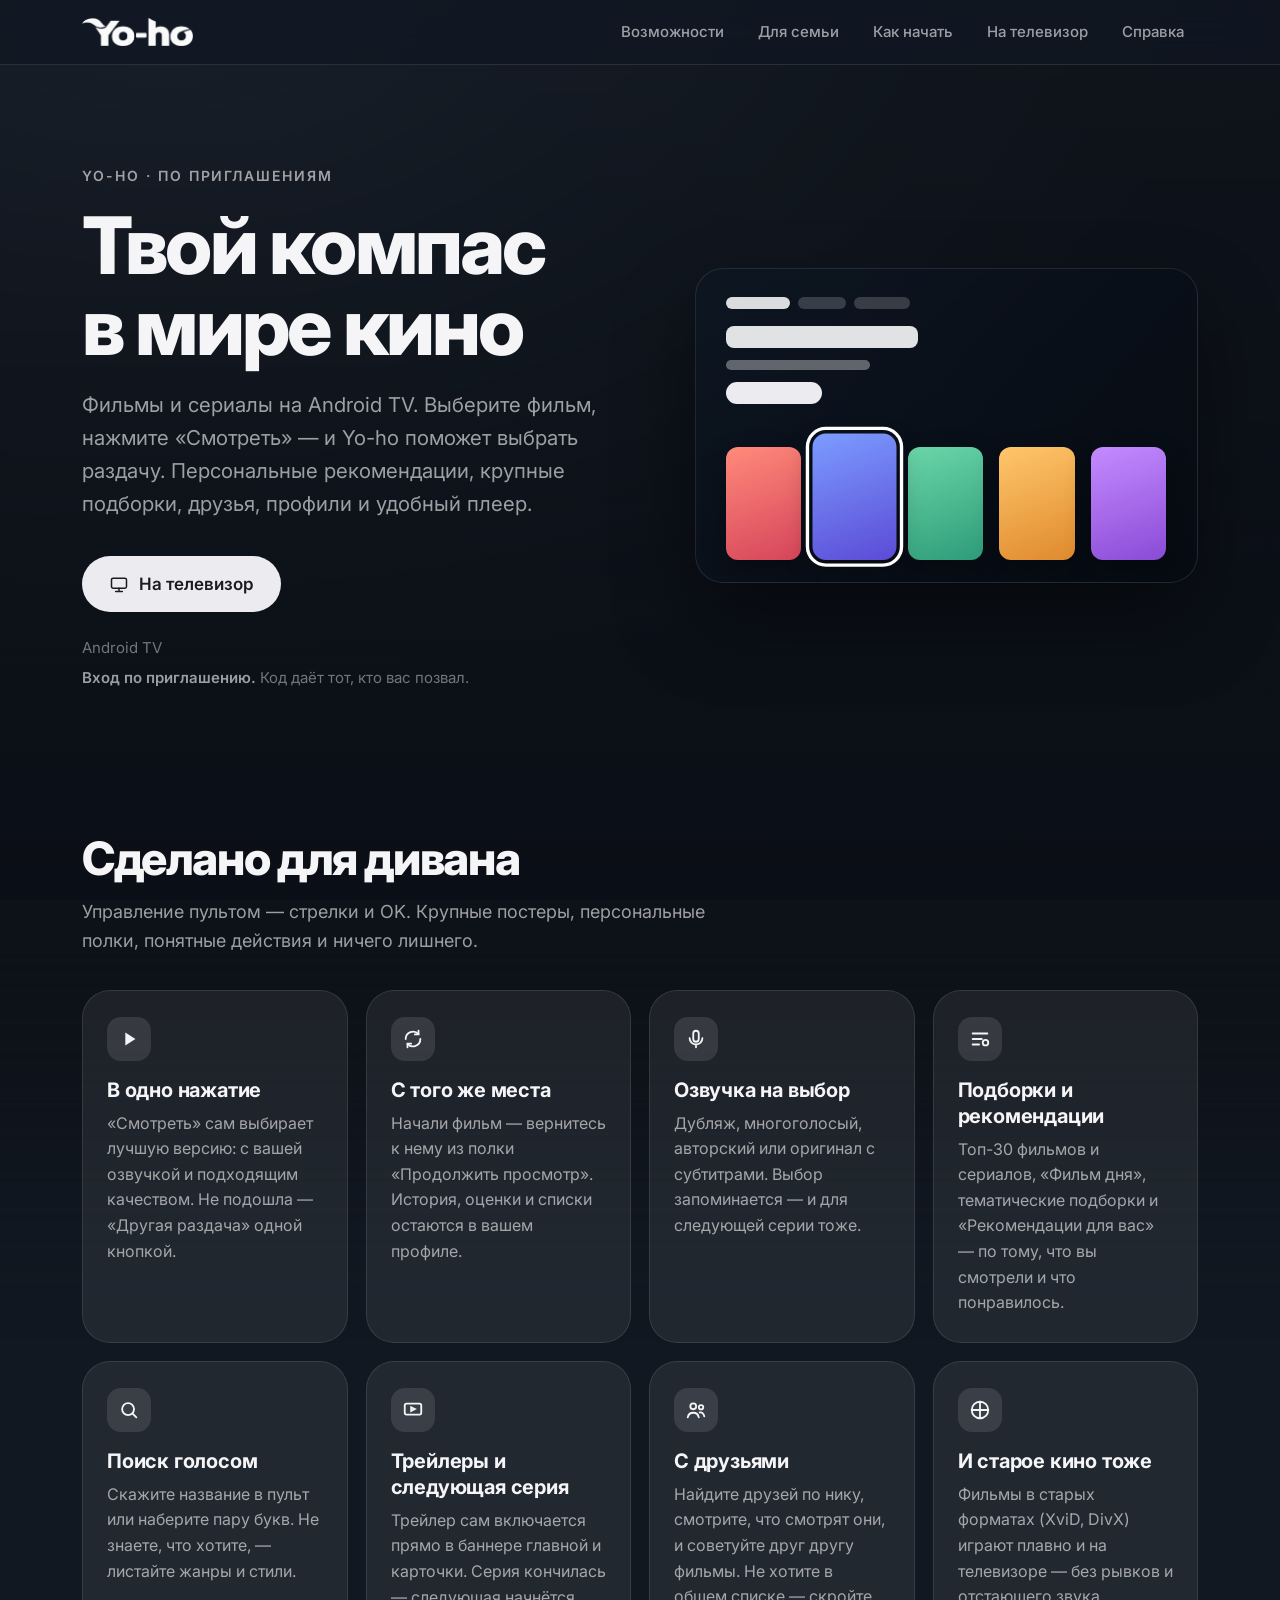
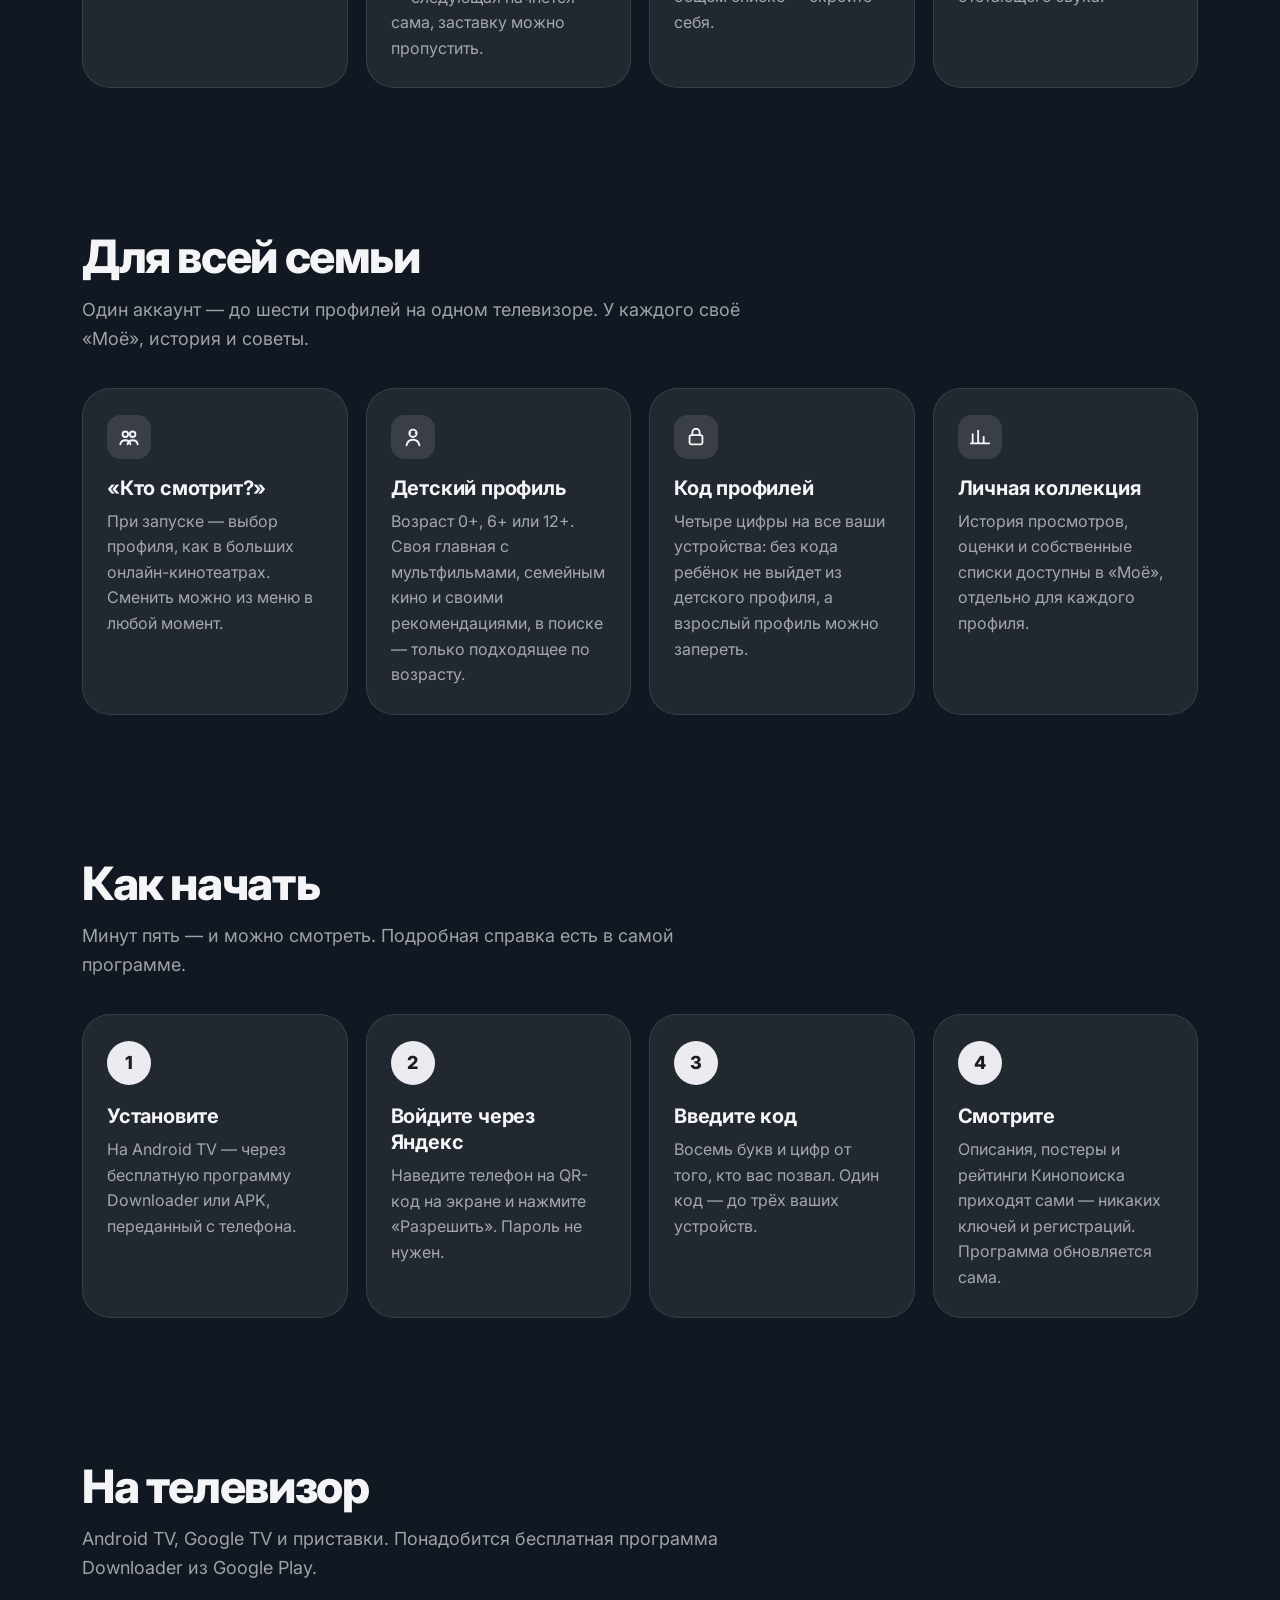
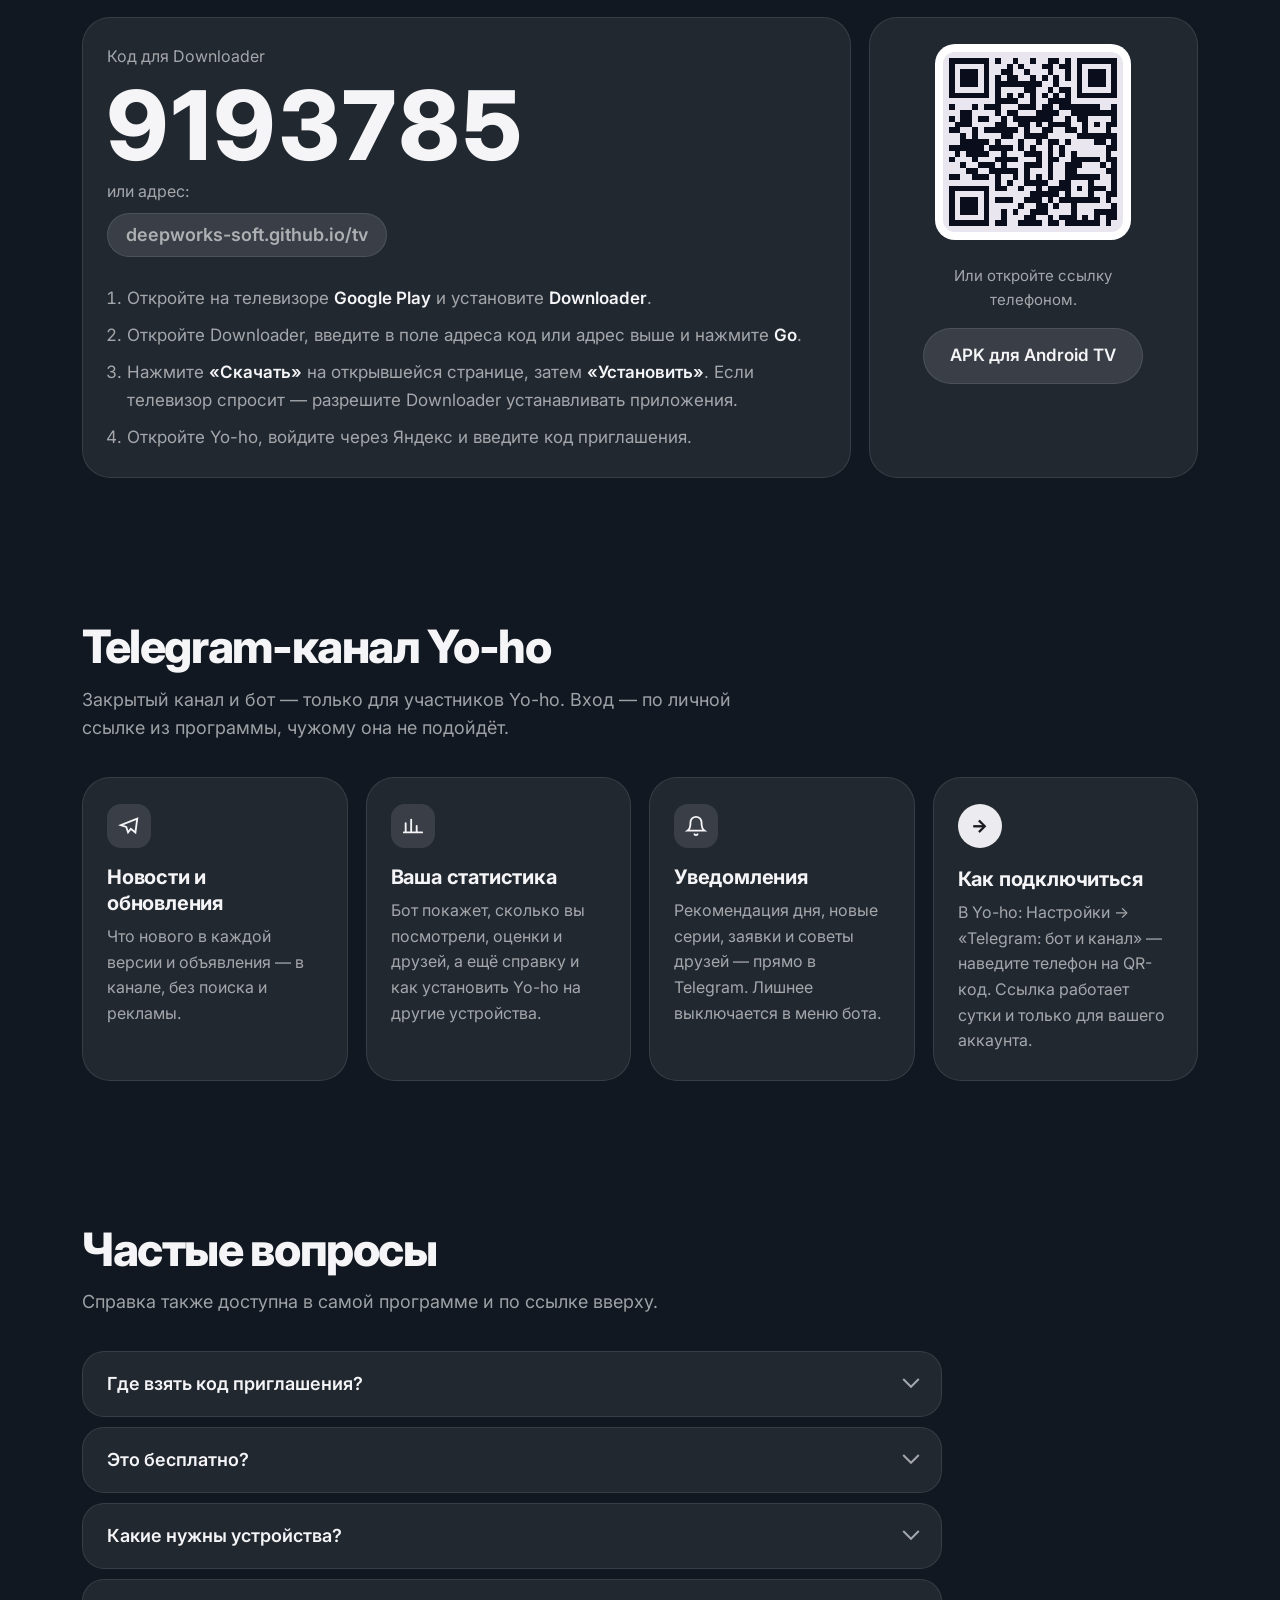
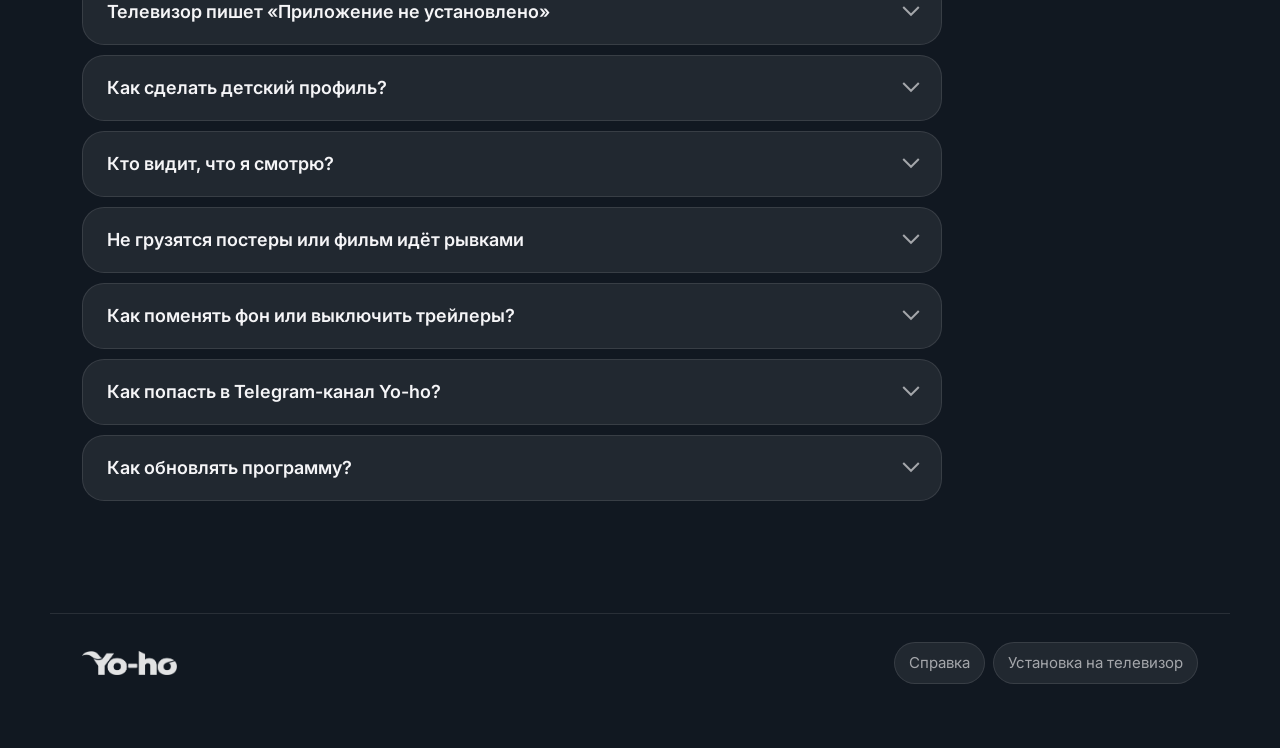
==== index.html @ 126161cf "Refresh Yo-ho website for Android TV and Trigger-inspired blurred background; preserve stable downlo" ====
<!doctype html>
<html lang="ru">
<head>
<meta charset="utf-8">
<meta name="viewport" content="width=device-width,initial-scale=1">
<!-- Яндекс Диск не отдаёт файлы, если браузер сообщает, что пришёл с чужого сайта (403) — не сообщаем. -->
<meta name="referrer" content="no-referrer">
<title>Yo-ho — твой компас в мире кино</title>
<meta name="description" content="Yo-ho для Android TV — фильмы и сериалы с рекомендациями, подборками, профилями, друзьями и удобным плеером. По приглашениям.">
<meta property="og:title" content="Yo-ho — твой компас в мире кино">
<meta property="og:description" content="Фильмы и сериалы на Android TV — персональные рекомендации, друзья и просмотр в одно нажатие.">
<meta property="og:image" content="og.png">
<meta name="theme-color" content="#1E1F22">
<link rel="icon" href="favicon.png">
<script>
// Телевизор (Android без «Mobile» — так открывает Downloader): сразу страница для ТВ с автозагрузкой.
if(/Android/.test(navigator.userAgent)&&!/Mobile/.test(navigator.userAgent)&&location.hash!=='#site')location.replace('tv/');
</script>
<link rel="preconnect" href="https://fonts.googleapis.com">
<link rel="preconnect" href="https://fonts.gstatic.com" crossorigin>
<link href="https://fonts.googleapis.com/css2?family=Inter:wght@400;500;600;700;800&display=swap" rel="stylesheet">
<style>
/* В стиле приложения Yo-ho (как Apple TV): тёмный серо-синий фон с мягким светом, крупная типографика,
   стеклянные карточки и кнопки-таблетки. Слова и ссылки никогда не переносятся по частям. */
:root{
  --bg:#111821; --bg2:#202c38; --glass:rgba(255,255,255,.07); --glass2:rgba(255,255,255,.11);
  --line:rgba(255,255,255,.10); --text:#F5F5F7; --muted:rgba(245,245,247,.62); --faint:rgba(245,245,247,.44);
  --indigo:#354758; --glow:rgba(89,122,158,.28); --accent:#99B9EA;
  --font:"Inter",system-ui,-apple-system,"Segoe UI",Roboto,sans-serif;
}
*{box-sizing:border-box;margin:0;padding:0}
html{scroll-behavior:smooth;background:var(--bg)}
@media (prefers-reduced-motion:reduce){html{scroll-behavior:auto}*{animation:none!important;transition:none!important}}
body{background:transparent;isolation:isolate;color:var(--text);font:400 18px/1.6 var(--font);-webkit-font-smoothing:antialiased;overflow-x:hidden;
  overflow-wrap:normal;word-break:keep-all;hyphens:none;-webkit-hyphens:none}
/* Тот же постер «Триггера», что служит основой фона Yo-ho: сильно размытый и тёмный.
   Текст сайта не проходит через blur; на случай недоступности картинки есть градиент. */
body::before{content:"";position:fixed;inset:-18%;z-index:-1;pointer-events:none;
  background:linear-gradient(180deg,rgba(14,19,29,.64),rgba(11,15,24,.81)),
             url('https://artworks.thetvdb.com/banners/series/353116/posters/5f0c09dec9c15.jpg') center 44%/cover no-repeat,
             radial-gradient(70% 70% at 25% 15%,#34475f,#111821 75%);
  filter:blur(82px) saturate(.78);transform:scale(1.1);will-change:transform}
body::after{content:"";position:fixed;inset:0;z-index:-1;pointer-events:none;
  background:linear-gradient(180deg,rgba(11,16,24,.16),rgba(8,12,20,.37))}

a{color:inherit}
:focus-visible{outline:3px solid #fff;outline-offset:4px;border-radius:999px}
.wrap{max-width:1180px;margin:0 auto;padding:0 32px}
h1{font:800 clamp(40px,6.2vw,80px)/1.02 var(--font);letter-spacing:-.035em}
h2{font:800 clamp(30px,3.6vw,46px)/1.08 var(--font);letter-spacing:-.03em}
h3{font:700 20px/1.3 var(--font);letter-spacing:-.01em}
p{max-width:60ch}
.nowrap{white-space:nowrap}

/* ── Верх ── */
.top{position:sticky;top:0;z-index:10;backdrop-filter:saturate(1.6) blur(20px);-webkit-backdrop-filter:saturate(1.6) blur(20px);background:rgba(17,24,33,.79);border-bottom:1px solid var(--line)}
.top .wrap{display:flex;align-items:center;justify-content:space-between;gap:16px;height:64px}
.top img{height:28px;width:auto;display:block}
.top nav{display:flex;gap:6px}
.top nav a{text-decoration:none;color:var(--muted);font-size:15px;font-weight:500;padding:8px 14px;border-radius:999px;white-space:nowrap}
.top nav a:hover{background:var(--glass2);color:var(--text)}

/* ── Первый экран ── */
.hero{padding:96px 0 72px}
.hero .wrap{display:grid;grid-template-columns:minmax(0,1.05fr) minmax(0,.95fr);gap:56px;align-items:center}
.kicker{display:inline-block;font-size:14px;font-weight:600;letter-spacing:.14em;text-transform:uppercase;color:var(--muted);margin-bottom:18px}
.lead{color:var(--muted);font-size:clamp(18px,1.6vw,21px);max-width:40ch;margin-top:22px}
.get{display:flex;flex-wrap:wrap;gap:12px;margin-top:36px}
.btn{display:inline-flex;align-items:center;justify-content:center;gap:10px;min-height:56px;padding:0 26px;white-space:nowrap;border-radius:999px;
  font:600 17px/1 var(--font);text-decoration:none;color:var(--text);background:var(--glass2);border:1px solid var(--line);
  transition:transform .18s,background .18s,color .18s}
.btn:hover{background:rgba(255,255,255,.18);transform:scale(1.03)}
.btn.main{background:#ECEBF0;color:#1C1C1E;border-color:transparent}
.btn.main:hover{background:#fff}
.btn svg{width:20px;height:20px;flex:none}
.meta{display:grid;gap:6px;margin-top:24px;font-size:15px;color:var(--faint)}
.meta b{font-weight:600;color:var(--muted)}

/* Экран программы — схематическая иллюстрация: полка постеров, одна в фокусе (как на ТВ) */
.screen{position:relative;aspect-ratio:16/10;border-radius:28px;overflow:hidden;border:1px solid var(--line);
  background:linear-gradient(130deg,rgba(12,23,37,.53),rgba(4,9,17,.62)),url("https://artworks.thetvdb.com/banners/series/353116/posters/5f0c09dec9c15.jpg") center/cover;
  box-shadow:0 40px 80px rgba(0,0,0,.45)}
.screen .bar{position:absolute;left:6%;top:9%;display:flex;gap:8px}
.screen .bar i{display:block;height:12px;border-radius:999px;background:rgba(255,255,255,.18)}
.screen .bar i:first-child{width:64px;background:rgba(255,255,255,.85)}
.screen .bar i:nth-child(2){width:48px}.screen .bar i:nth-child(3){width:56px}
.screen .title{position:absolute;left:6%;top:18%;width:48%}
.screen .title b{display:block;height:22px;width:80%;border-radius:8px;background:rgba(255,255,255,.88)}
.screen .title s{display:block;height:10px;width:60%;margin-top:12px;border-radius:6px;background:rgba(255,255,255,.35)}
.screen .title u{display:inline-block;margin-top:12px;height:22px;width:96px;border-radius:999px;background:#ECEBF0}
.shelf{position:absolute;left:6%;right:-6%;bottom:7%;display:flex;gap:3.2%}
.shelf span{flex:none;width:15%;aspect-ratio:2/3;border-radius:12px;box-shadow:0 10px 24px rgba(0,0,0,.35)}
.shelf span:nth-child(1){background:linear-gradient(160deg,#FF8A7A,#D6455B)}
.shelf span:nth-child(2){background:linear-gradient(160deg,#7C9CFF,#5B4BD6);transform:scale(1.12);outline:3px solid #fff;outline-offset:3px;transform-origin:bottom}
.shelf span:nth-child(3){background:linear-gradient(160deg,#6BD6A8,#2E9C7A)}
.shelf span:nth-child(4){background:linear-gradient(160deg,#FFC66B,#E08A2E)}
.shelf span:nth-child(5){background:linear-gradient(160deg,#C48BFF,#8A4BD6)}

/* ── Разделы ── */
section{padding:72px 0}
.head{max-width:720px;margin-bottom:34px}
.head p{color:var(--muted);margin-top:14px;font-size:18px}
.cards{display:grid;grid-template-columns:repeat(4,minmax(0,1fr));gap:18px}
.card{background:var(--glass);border:1px solid var(--line);border-radius:28px;padding:26px 24px}
.card p{color:var(--muted);font-size:16px;margin-top:8px}
.num{width:44px;height:44px;border-radius:50%;background:#ECEBF0;color:#1C1C1E;display:grid;place-items:center;font-weight:800;font-size:18px;margin-bottom:18px}
.cards.two{grid-template-columns:repeat(2,minmax(0,1fr))}
.ico{width:44px;height:44px;border-radius:14px;background:var(--glass2);display:grid;place-items:center;margin-bottom:16px}
.ico svg{width:22px;height:22px}

/* На телевизор */
.tv{display:grid;grid-template-columns:minmax(0,1.4fr) minmax(0,.6fr);gap:18px}
.card .code-note{color:var(--muted);font-size:16px;margin:0}
.card .code,.code{color:var(--text);font:800 clamp(52px,8vw,96px)/1 var(--font);letter-spacing:.04em;margin:8px 0 6px;white-space:nowrap}
.tv-addr{margin-top:8px}
.addr{display:inline-flex;align-items:center;min-height:44px;padding:0 18px;border-radius:999px;background:var(--glass2);border:1px solid var(--line);font-weight:600;font-size:18px;white-space:nowrap;max-width:100%;overflow:hidden;text-overflow:ellipsis}
.tv ol{margin:28px 0 0 1.2em;display:grid;gap:10px;color:var(--muted);font-size:17px}
.tv ol b{color:var(--text);font-weight:600}
.side{display:grid;justify-items:center;align-content:start;gap:16px;text-align:center}
.qr{display:block;width:196px;height:196px;border-radius:20px;image-rendering:pixelated;background:#fff;padding:8px}
.side p{color:var(--muted);font-size:15px;max-width:24ch}

/* Вопросы — таблетки, как строки «Настроек» */
.faq{display:grid;gap:10px;max-width:860px}
details{background:var(--glass);border:1px solid var(--line);border-radius:22px;padding:0 24px}
summary{cursor:pointer;list-style:none;display:flex;justify-content:space-between;align-items:center;gap:20px;min-height:64px;font-weight:600;font-size:18px}
summary::-webkit-details-marker{display:none}
summary::after{content:"";flex:none;width:10px;height:10px;border-right:2px solid var(--muted);border-bottom:2px solid var(--muted);transform:rotate(45deg) translate(-3px,-3px);transition:transform .25s}
details[open]{background:var(--glass2)}
details[open] summary::after{transform:rotate(225deg) translate(-3px,-3px)}
details p{color:var(--muted);font-size:16px;padding:0 0 22px}

footer{padding:40px 0 64px;color:var(--faint);font-size:15px}
footer .wrap{display:flex;flex-wrap:wrap;gap:18px 32px;align-items:center;justify-content:space-between;border-top:1px solid var(--line);padding-top:28px}
footer img{height:24px;width:auto;opacity:.9}
footer nav{display:flex;flex-wrap:wrap;gap:8px}
footer nav a{text-decoration:none;padding:8px 14px;border-radius:999px;background:var(--glass);border:1px solid var(--line);color:var(--muted);white-space:nowrap}
footer nav a:hover{color:var(--text);background:var(--glass2)}

@media (max-width:1040px){
  .cards{grid-template-columns:repeat(2,minmax(0,1fr))}
}
@media (max-width:900px){
  .hero{padding:56px 0 40px}
  .hero .wrap{grid-template-columns:1fr;gap:40px}
  .tv{grid-template-columns:1fr}
}
@media (max-width:640px){
  .wrap{padding:0 16px}
  body{font-size:17px}
  .top nav a:not(.keep){display:none}
  section{padding:52px 0}
  .cards,.cards.two{grid-template-columns:1fr}
  .get .btn{width:100%}
  .card{padding:22px 20px;border-radius:24px}
  .screen .title u{display:none}
  details{padding:0 18px}
  summary{font-size:17px}
}
</style>
</head>
<body>

<header class="top">
  <div class="wrap">
    <a href="./" aria-label="Yo-ho"><img src="logo.png" alt="Yo-ho" width="90" height="30"></a>
    <nav>
      <a href="#what">Возможности</a>
      <a href="#family">Для семьи</a>
      <a href="#start">Как начать</a>
      <a href="#tv">На телевизор</a>
      <a class="keep" href="guide.html">Справка</a>
    </nav>
  </div>
</header>

<div class="hero">
  <div class="wrap">
    <div>
      <span class="kicker">Yo-ho · по приглашениям</span>
      <h1>Твой компас в&nbsp;мире кино</h1>
      <p class="lead">Фильмы и сериалы на Android TV. Выберите фильм, нажмите «Смотреть» — и Yo-ho поможет выбрать раздачу. Персональные рекомендации, крупные подборки, друзья, профили и удобный плеер.</p>
      <div class="get">
        <a class="btn main" id="dl-tv" href="#tv">
          <svg viewBox="0 0 24 24" fill="none" stroke="currentColor" stroke-width="1.8" stroke-linecap="round" aria-hidden="true"><rect x="3" y="5" width="18" height="12" rx="2"/><path d="M8 21h8M12 17v4"/></svg>
          На телевизор
        </a>
      </div>
      <div class="meta">
        <span id="ver">Последняя версия загружается…</span>
        <span><b>Вход по приглашению.</b> Код даёт тот, кто вас позвал.</span>
      </div>
    </div>
    <div class="screen" aria-hidden="true">
      <div class="bar"><i></i><i></i><i></i></div>
      <div class="title"><b></b><s></s><u></u></div>
      <div class="shelf"><span></span><span></span><span></span><span></span><span></span></div>
    </div>
  </div>
</div>

<main>
  <section id="what">
    <div class="wrap">
      <div class="head">
        <h2>Сделано для дивана</h2>
        <p>Управление пультом — стрелки и OK. Крупные постеры, персональные полки, понятные действия и ничего лишнего.</p>
      </div>
      <div class="cards">
        <div class="card"><div class="ico"><svg viewBox="0 0 24 24" fill="currentColor"><path d="M8 5v14l11-7z"/></svg></div><h3>В одно нажатие</h3><p>«Смотреть» сам выбирает лучшую версию: с вашей озвучкой и подходящим качеством. Не подошла — «Другая раздача» одной кнопкой.</p></div>
        <div class="card"><div class="ico"><svg viewBox="0 0 24 24" fill="none" stroke="currentColor" stroke-width="2" stroke-linecap="round"><path d="M4 12a8 8 0 0 1 14-5.3M20 12a8 8 0 0 1-14 5.3"/><path d="M18 3v4h-4M6 21v-4h4"/></svg></div><h3>С того же места</h3><p>Начали фильм — вернитесь к нему из полки «Продолжить просмотр». История, оценки и списки остаются в вашем профиле.</p></div>
        <div class="card"><div class="ico"><svg viewBox="0 0 24 24" fill="none" stroke="currentColor" stroke-width="2" stroke-linecap="round"><path d="M12 3a3 3 0 0 0-3 3v6a3 3 0 0 0 6 0V6a3 3 0 0 0-3-3z"/><path d="M5 11a7 7 0 0 0 14 0M12 18v3"/></svg></div><h3>Озвучка на выбор</h3><p>Дубляж, многоголосый, авторский или оригинал с субтитрами. Выбор запоминается — и для следующей серии тоже.</p></div>
        <div class="card"><div class="ico"><svg viewBox="0 0 24 24" fill="none" stroke="currentColor" stroke-width="2" stroke-linecap="round"><path d="M4 6h16M4 12h10M4 18h7"/><circle cx="18" cy="16" r="3"/></svg></div><h3>Подборки и рекомендации</h3><p>Топ-30 фильмов и сериалов, «Фильм дня», тематические подборки и «Рекомендации для вас» — по тому, что вы смотрели и что понравилось.</p></div>
        <div class="card"><div class="ico"><svg viewBox="0 0 24 24" fill="none" stroke="currentColor" stroke-width="2" stroke-linecap="round"><circle cx="11" cy="11" r="6.5"/><path d="m20 20-4.2-4.2"/></svg></div><h3>Поиск голосом</h3><p>Скажите название в пульт или наберите пару букв. Не знаете, что хотите, — листайте жанры и стили.</p></div>
        <div class="card"><div class="ico"><svg viewBox="0 0 24 24" fill="none" stroke="currentColor" stroke-width="2" stroke-linecap="round"><rect x="3" y="5" width="18" height="12" rx="2"/><path d="m10 9 4 2-4 2z"/></svg></div><h3>Трейлеры и следующая серия</h3><p>Трейлер сам включается прямо в баннере главной и карточки. Серия кончилась — следующая начнётся сама, заставку можно пропустить.</p></div>
        <div class="card"><div class="ico"><svg viewBox="0 0 24 24" fill="none" stroke="currentColor" stroke-width="2" stroke-linecap="round"><circle cx="9" cy="8" r="3.2"/><path d="M3 20c.6-3.4 3-5 6-5s5.4 1.6 6 5"/><circle cx="17.5" cy="9" r="2.4"/><path d="M16 14.6c2.6-.2 4.4 1.2 5 4.4"/></svg></div><h3>С друзьями</h3><p>Найдите друзей по нику, смотрите, что смотрят они, и советуйте друг другу фильмы. Не хотите в общем списке — скройте себя.</p></div>
        <div class="card"><div class="ico"><svg viewBox="0 0 24 24" fill="none" stroke="currentColor" stroke-width="2" stroke-linecap="round"><path d="M12 3v18M3 12h18"/><circle cx="12" cy="12" r="9"/></svg></div><h3>И старое кино тоже</h3><p>Фильмы в старых форматах (XviD, DivX) играют плавно и на телевизоре — без рывков и отстающего звука.</p></div>
      </div>
    </div>
  </section>

  <section id="family">
    <div class="wrap">
      <div class="head">
        <h2>Для всей семьи</h2>
        <p>Один аккаунт — до шести профилей на одном телевизоре. У каждого своё «Моё», история и советы.</p>
      </div>
      <div class="cards">
        <div class="card"><div class="ico"><svg viewBox="0 0 24 24" fill="none" stroke="currentColor" stroke-width="2" stroke-linecap="round"><circle cx="8" cy="9" r="3"/><circle cx="16" cy="9" r="3"/><path d="M2.5 20c.5-3 2.7-4.5 5.5-4.5S13 17 13.5 20M10.5 20c.5-3 2.7-4.5 5.5-4.5s5 1.5 5.5 4.5"/></svg></div><h3>«Кто смотрит?»</h3><p>При запуске — выбор профиля, как в больших онлайн-кинотеатрах. Сменить можно из меню в любой момент.</p></div>
        <div class="card"><div class="ico"><svg viewBox="0 0 24 24" fill="none" stroke="currentColor" stroke-width="2" stroke-linecap="round"><circle cx="12" cy="8" r="4"/><path d="M5 21c.8-4 3.6-6 7-6s6.2 2 7 6"/><path d="M9 7.5h.01M15 7.5h.01"/></svg></div><h3>Детский профиль</h3><p>Возраст 0+, 6+ или 12+. Своя главная с мультфильмами, семейным кино и своими рекомендациями, в поиске — только подходящее по возрасту.</p></div>
        <div class="card"><div class="ico"><svg viewBox="0 0 24 24" fill="none" stroke="currentColor" stroke-width="2" stroke-linecap="round"><rect x="5" y="10" width="14" height="10" rx="2"/><path d="M8 10V7a4 4 0 0 1 8 0v3"/></svg></div><h3>Код профилей</h3><p>Четыре цифры на все ваши устройства: без кода ребёнок не выйдет из детского профиля, а взрослый профиль можно запереть.</p></div>
        <div class="card"><div class="ico"><svg viewBox="0 0 24 24" fill="none" stroke="currentColor" stroke-width="2" stroke-linecap="round"><path d="M4 19V9M10 19V5M16 19v-7M22 19H2"/></svg></div><h3>Личная коллекция</h3><p>История просмотров, оценки и собственные списки доступны в «Моё», отдельно для каждого профиля.</p></div>
      </div>
    </div>
  </section>

  <section id="start">
    <div class="wrap">
      <div class="head">
        <h2>Как начать</h2>
        <p>Минут пять — и можно смотреть. Подробная справка есть в самой программе.</p>
      </div>
      <div class="cards">
        <div class="card"><div class="num">1</div><h3>Установите</h3><p>На Android TV — через бесплатную программу Downloader или APK, переданный с телефона.</p></div>
        <div class="card"><div class="num">2</div><h3>Войдите через Яндекс</h3><p>Наведите телефон на QR-код на экране и нажмите «Разрешить». Пароль не нужен.</p></div>
        <div class="card"><div class="num">3</div><h3>Введите код</h3><p>Восемь букв и цифр от того, кто вас позвал. Один код — до трёх ваших устройств.</p></div>
        <div class="card"><div class="num">4</div><h3>Смотрите</h3><p>Описания, постеры и рейтинги Кинопоиска приходят сами — никаких ключей и регистраций. Программа обновляется сама.</p></div>
      </div>
    </div>
  </section>

  <section id="tv">
    <div class="wrap">
      <div class="head">
        <h2>На телевизор</h2>
        <p>Android TV, Google TV и приставки. Понадобится бесплатная программа Downloader из Google Play.</p>
      </div>
      <div class="tv">
        <div class="card">
          <div id="dl-code-box">
            <p class="code-note">Код для Downloader</p>
            <p class="code" id="dl-code"></p>
            <p class="code-note">или адрес:</p>
          </div>
          <p class="tv-addr"><span class="addr" id="tv-addr">deepworks-soft.github.io/tv</span></p>
          <ol>
            <li>Откройте на телевизоре <b>Google Play</b> и установите <b>Downloader</b>.</li>
            <li>Откройте Downloader, введите в поле адреса код или адрес выше и нажмите <b>Go</b>.</li>
            <li>Нажмите <b>«Скачать»</b> на открывшейся странице, затем <b>«Установить»</b>. Если телевизор спросит — разрешите Downloader устанавливать приложения.</li>
            <li>Откройте Yo-ho, войдите через Яндекс и введите код приглашения.</li>
          </ol>
        </div>
        <div class="card side">
          <img class="qr" src="qr-tv.png" alt="QR-код со ссылкой на страницу для телевизора" width="196" height="196">
          <p>Или откройте ссылку телефоном.</p>
          <a class="btn" id="dl-apk" href="#">APK для Android TV</a>
        </div>
      </div>
    </div>
  </section>

  <section id="telegram">
    <div class="wrap">
      <div class="head">
        <h2>Telegram-канал Yo-ho</h2>
        <p>Закрытый канал и бот — только для участников Yo-ho. Вход — по личной ссылке из программы, чужому она не подойдёт.</p>
      </div>
      <div class="cards">
        <div class="card"><div class="ico"><svg viewBox="0 0 24 24" fill="none" stroke="currentColor" stroke-width="2" stroke-linecap="round"><path d="M21 4 3 11l6 2 2 6 3-4 5 4z"/></svg></div><h3>Новости и обновления</h3><p>Что нового в каждой версии и объявления — в канале, без поиска и рекламы.</p></div>
        <div class="card"><div class="ico"><svg viewBox="0 0 24 24" fill="none" stroke="currentColor" stroke-width="2" stroke-linecap="round"><path d="M4 19V9M10 19V5M16 19v-7M22 19H2"/></svg></div><h3>Ваша статистика</h3><p>Бот покажет, сколько вы посмотрели, оценки и друзей, а ещё справку и как установить Yo-ho на другие устройства.</p></div>
        <div class="card"><div class="ico"><svg viewBox="0 0 24 24" fill="none" stroke="currentColor" stroke-width="2" stroke-linecap="round"><path d="M18 8a6 6 0 0 0-12 0c0 7-3 9-3 9h18s-3-2-3-9"/><path d="M13.7 21a2 2 0 0 1-3.4 0"/></svg></div><h3>Уведомления</h3><p>Рекомендация дня, новые серии, заявки и советы друзей — прямо в Telegram. Лишнее выключается в меню бота.</p></div>
        <div class="card"><div class="num">→</div><h3>Как подключиться</h3><p>В Yo-ho: Настройки → «Telegram: бот и канал» — наведите телефон на QR-код. Ссылка работает сутки и только для вашего аккаунта.</p></div>
      </div>
    </div>
  </section>

  <section id="faq">
    <div class="wrap">
      <div class="head"><h2>Частые вопросы</h2><p>Справка также доступна в самой программе и по ссылке вверху.</p></div>
      <div class="faq">
        <details><summary>Где взять код приглашения?</summary><p>Его даёт владелец Yo-ho — тот, кто рассказал вам о программе. Код рассчитан на одного человека и ограниченное количество его устройств. На другом телевизоре можно войти в тот же аккаунт Яндекса.</p></details>
        <details><summary>Это бесплатно?</summary><p>Да. Описания фильмов, постеры и рейтинги приходят сами через сервер Yo-ho — никаких ключей и регистраций на сторонних сайтах.</p></details>
        <details><summary>Какие нужны устройства?</summary><p>Телевизор или приставка на Android TV / Google TV. Для воспроизведения HD обычно требуется от 10 Мбит/с, для 4K — от 40 Мбит/с.</p></details>
        <details><summary>Телевизор пишет «Приложение не установлено»</summary><p>Чаще всего не хватает места. Освободите около 1 ГБ — удалите ненужные приложения или очистите кеш — и установите снова. Ваши списки не пропадут.</p></details>
        <details><summary>Как сделать детский профиль?</summary><p>На экране «Кто смотрит?» нажмите «Добавить», выберите «Детский» и возраст: 0+, 6+ или 12+. Программа попросит придумать код из четырёх цифр — без него из детского профиля не выйти. Код один на все ваши устройства, сменить его можно в Настройках → «Профили и друзья».</p></details>
        <details><summary>Кто видит, что я смотрю?</summary><p>Только ваши друзья — те, кого вы добавили и кто принял запрос. Остальные видят лишь имя, ник и аватар. Активность можно выключить совсем, а себя — скрыть из общего списка участников (Настройки → «Профили и друзья»).</p></details>
        <details><summary>Не грузятся постеры или фильм идёт рывками</summary><p>Откройте Настройки → «Устранение неполадок» → «Проверка связи»: программа покажет, что открывается из вашей сети. Если фильм тормозит — нажмите «Другая раздача» в карточке или плеере. Если не помогло, напишите владельцу из программы — журнал ошибок отправится сам.</p></details>
        <details><summary>Как поменять фон или выключить трейлеры?</summary><p>Настройки → «Главная»: включите или скрывайте отдельные полки, меняйте их порядок, управляйте баннером и трейлерами. Оформление — в разделе «Внешний вид».</p></details>
        <details><summary>Как попасть в Telegram-канал Yo-ho?</summary><p>Только из программы: Настройки → «Telegram-канал Yo-ho» → наведите камеру телефона на QR-код. Откроется бот Yo-ho — нажмите «Запустить», и он пришлёт личную ссылку в канал. Ссылка работает сутки и только для вас; мест в канале — 100.</p></details>
        <details><summary>Как обновлять программу?</summary><p>Никак: Yo-ho сама сообщит о новой версии и обновится одной кнопкой.</p></details>
      </div>
    </div>
  </section>
</main>

<footer>
  <div class="wrap">
    <img src="logo.png" alt="Yo-ho" width="72" height="24">
    <nav>
      <a href="guide.html">Справка</a>
      <a href="#tv">Установка на телевизор</a>
    </nav>
  </div>
</footer>

<script src="disk.js?v=8"></script>
<script>
(function(){
  // Файлы — прямо с Яндекс Диска Yo-ho (disk.js): сайт может стоять где угодно и работает без VPN.
  var tvPage='https://deepworks-soft.github.io/tv/';
  var ver=document.getElementById('ver');
  function dl(id,kind){var a=document.getElementById(id);a.href="#";a.removeAttribute("download");
    a.addEventListener('click',function(e){e.preventDefault();var old=ver.textContent;
      YoHo.download(kind,function(t){ver.textContent=t||old;});});}
  dl('dl-apk','apk');
  document.getElementById('tv-addr').textContent=tvPage.replace(/^https?:\/\//,'').replace(/\/$/,'');
  // Короткий код для Downloader (go.aftvnews.com) — ведёт на страницу для ТВ. Пусто — показываем только адрес.
  var DL_CODE='9193785';
  if(DL_CODE){document.getElementById('dl-code').textContent=DL_CODE;}
  else{document.getElementById('dl-code-box').hidden=true;}

  YoHo.current().then(function(j){
    var d=j.date?new Date(j.date).toLocaleDateString('ru-RU',{day:'numeric',month:'long'}):'';
    ver.textContent=j.version?('Версия '+j.version+(d?' от '+d:'')+'. Android TV'):'';
  }).catch(function(){ver.textContent='Android TV';});
})();
</script>
</body>
</html>
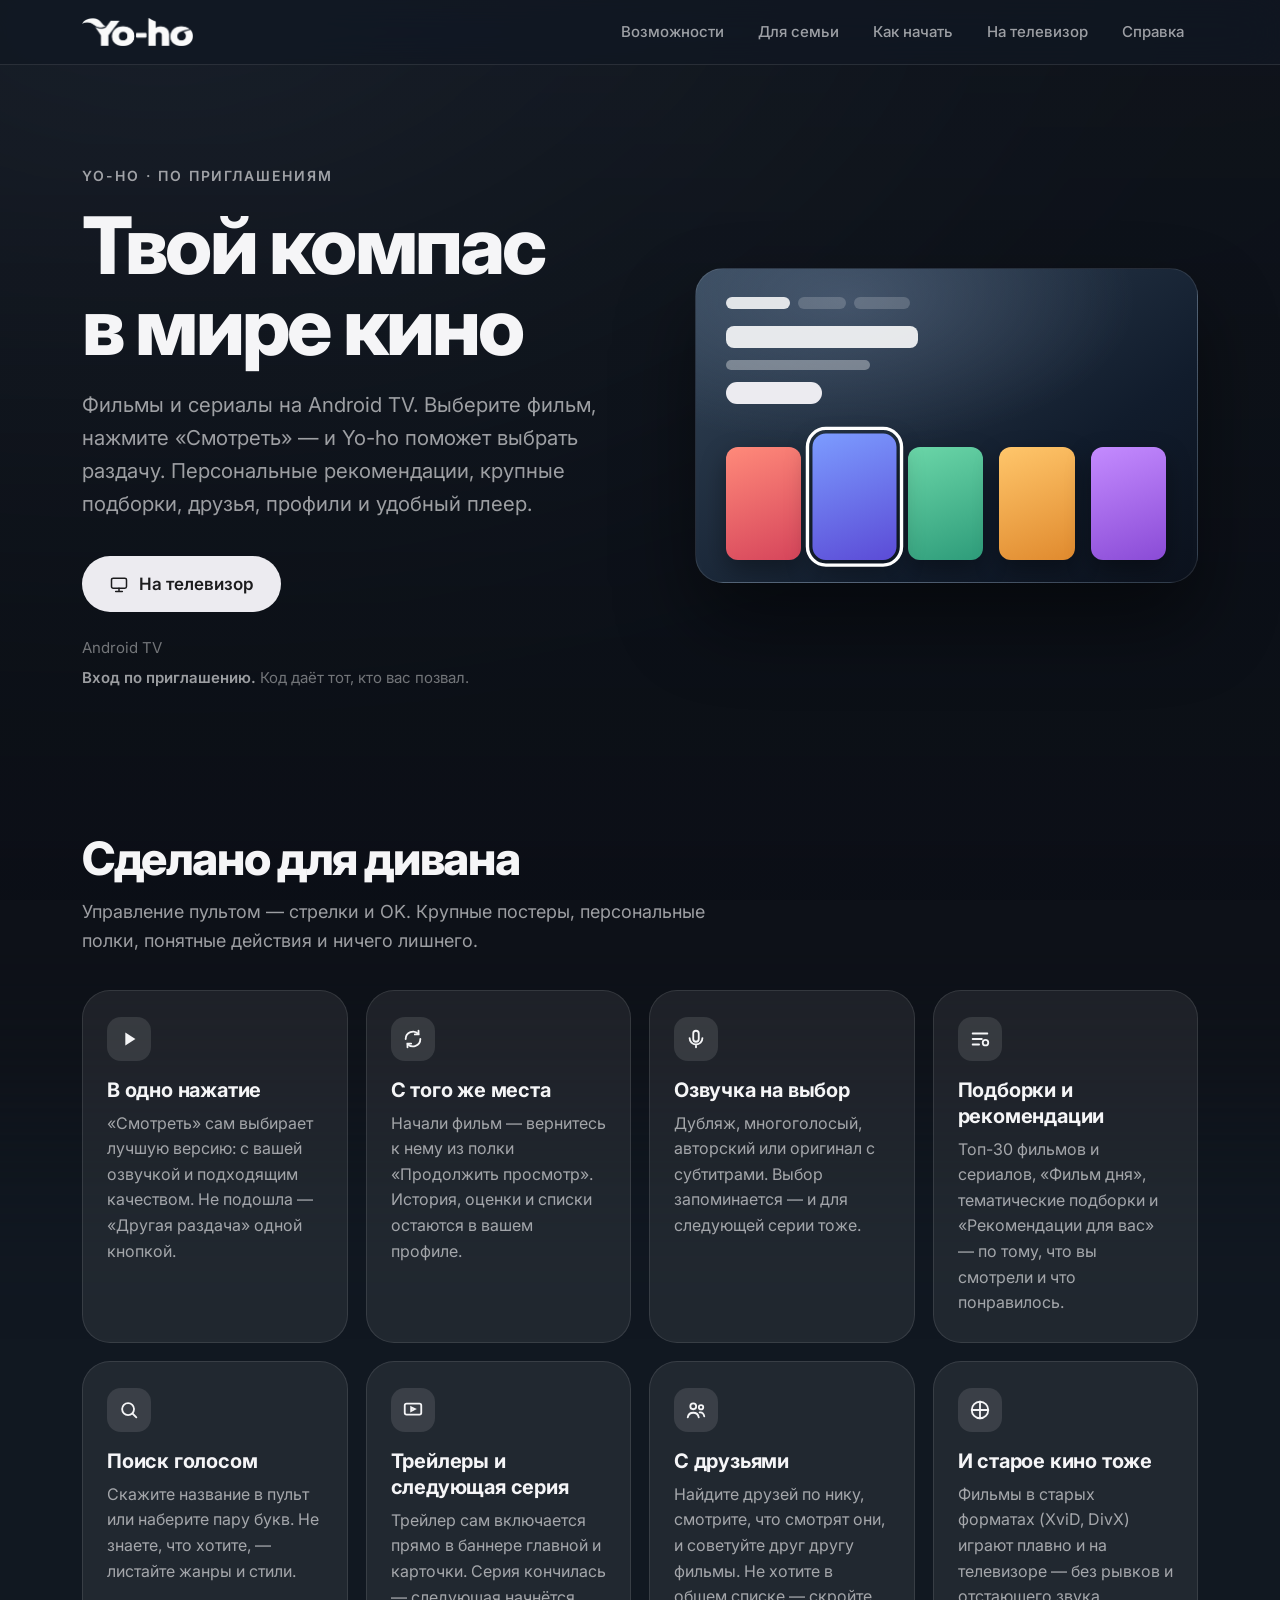
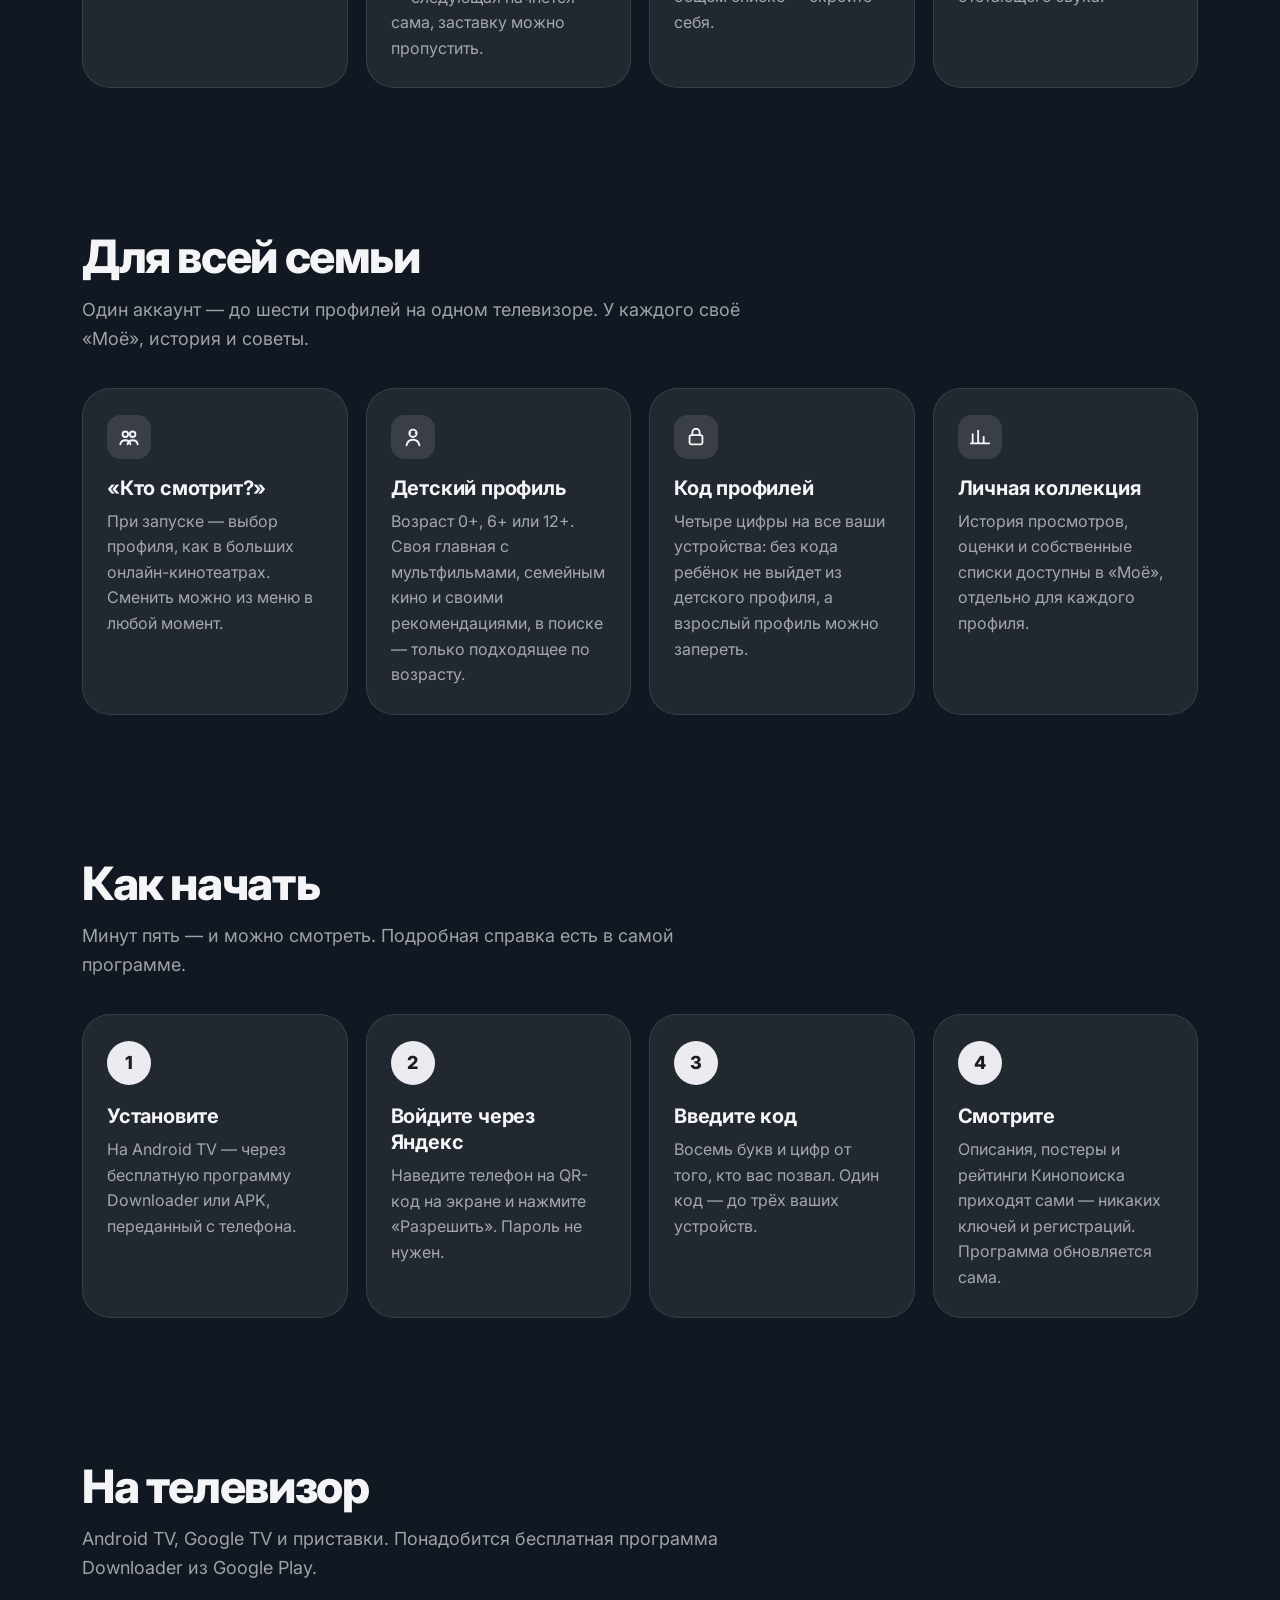
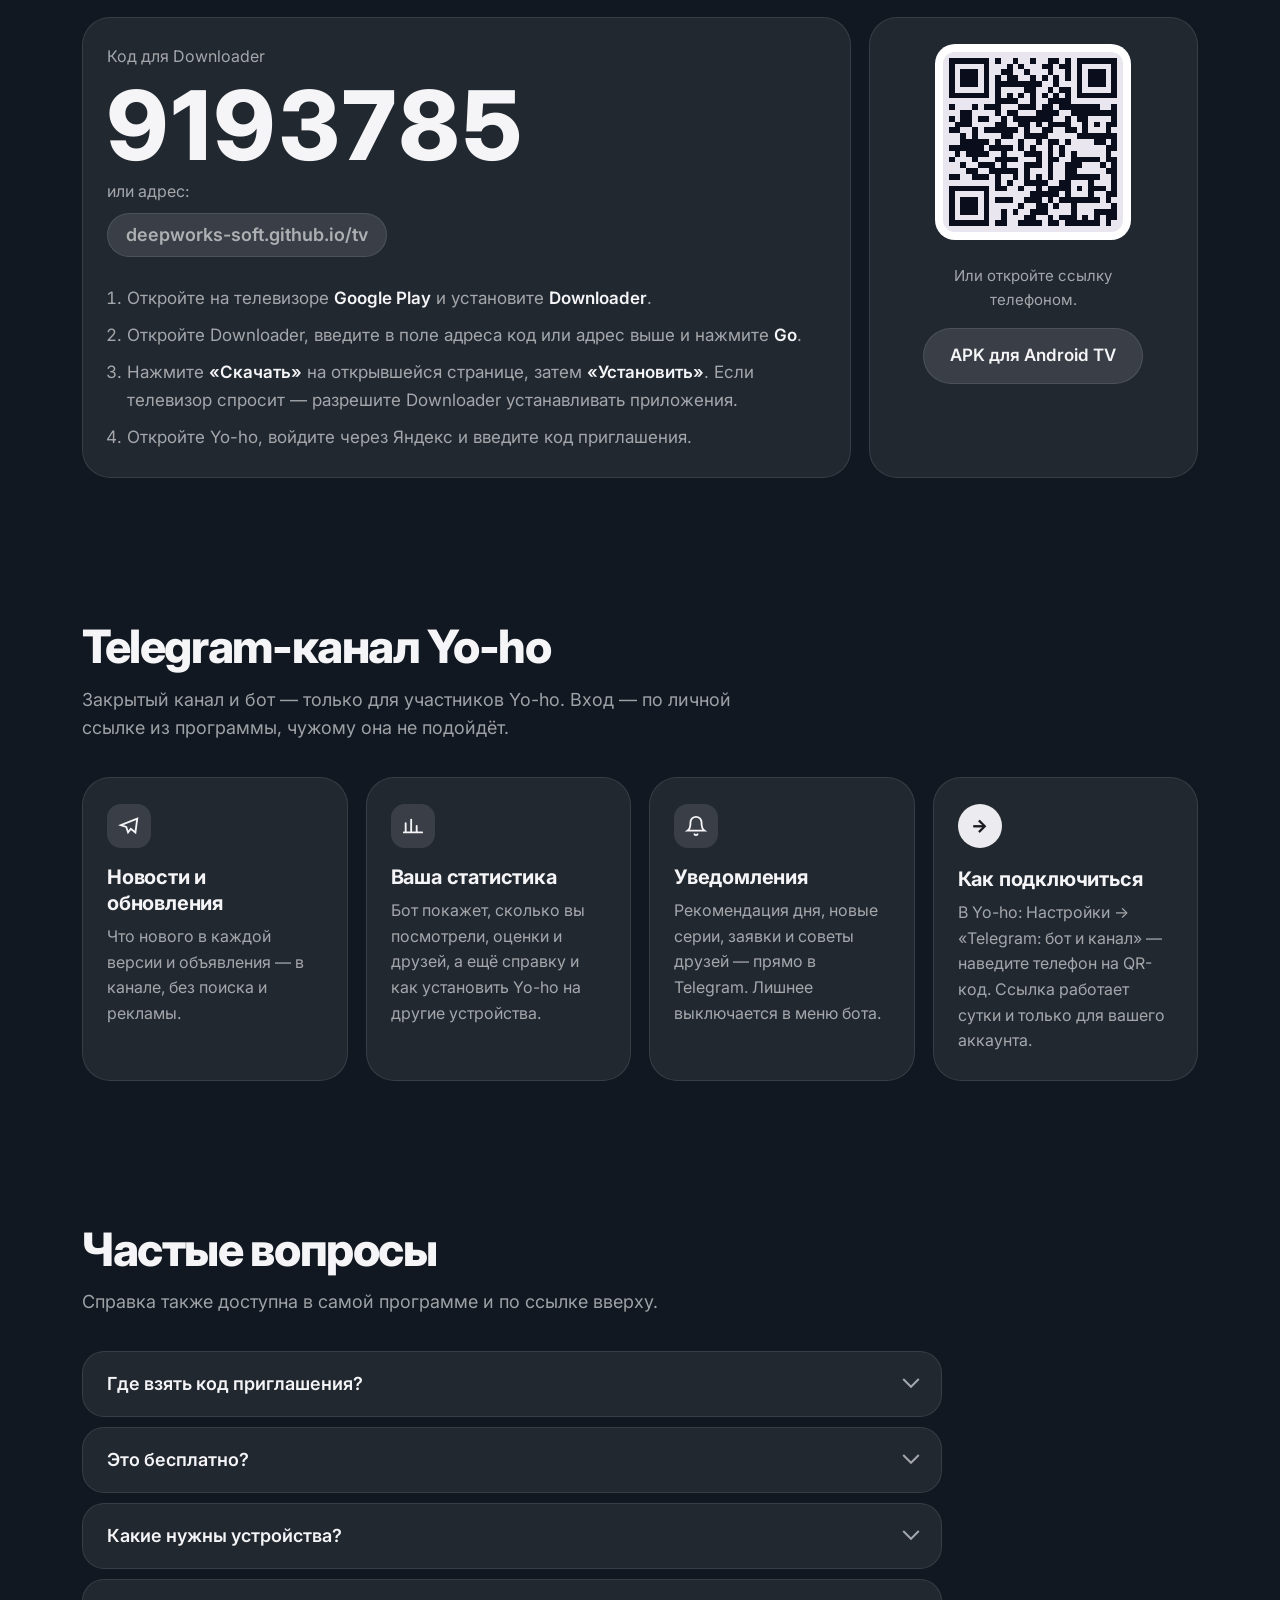
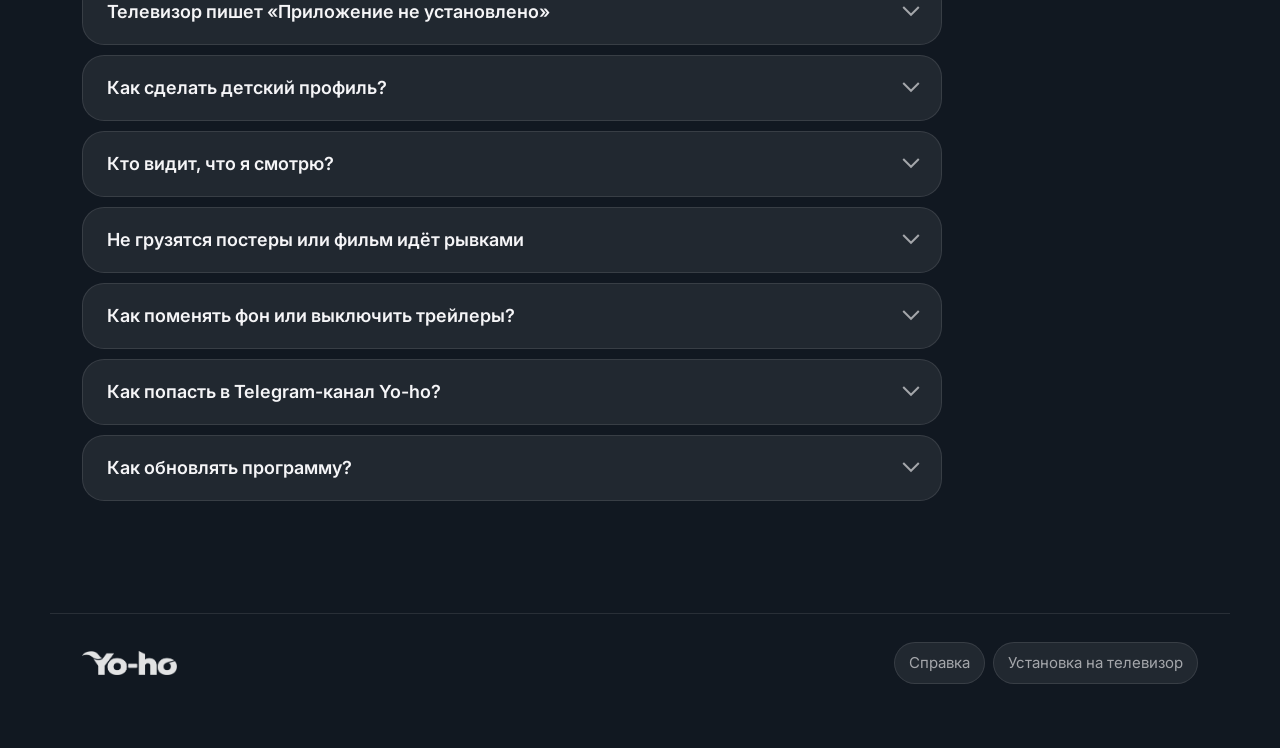
==== commit e6e4abe7: "Remove sharp Trigger poster from website TV mockup; keep poster only blurred in background" ====
--- a/index.html
+++ b/index.html
@@ -78,7 +78,7 @@
 
 /* Экран программы — схематическая иллюстрация: полка постеров, одна в фокусе (как на ТВ) */
 .screen{position:relative;aspect-ratio:16/10;border-radius:28px;overflow:hidden;border:1px solid var(--line);
-  background:linear-gradient(130deg,rgba(12,23,37,.53),rgba(4,9,17,.62)),url("https://artworks.thetvdb.com/banners/series/353116/posters/5f0c09dec9c15.jpg") center/cover;
+  background:radial-gradient(80% 65% at 30% 10%,rgba(107,125,153,.40),transparent 72%),linear-gradient(145deg,#344659 0%,#111c2c 68%,#0c121d 100%);
   box-shadow:0 40px 80px rgba(0,0,0,.45)}
 .screen .bar{position:absolute;left:6%;top:9%;display:flex;gap:8px}
 .screen .bar i{display:block;height:12px;border-radius:999px;background:rgba(255,255,255,.18)}
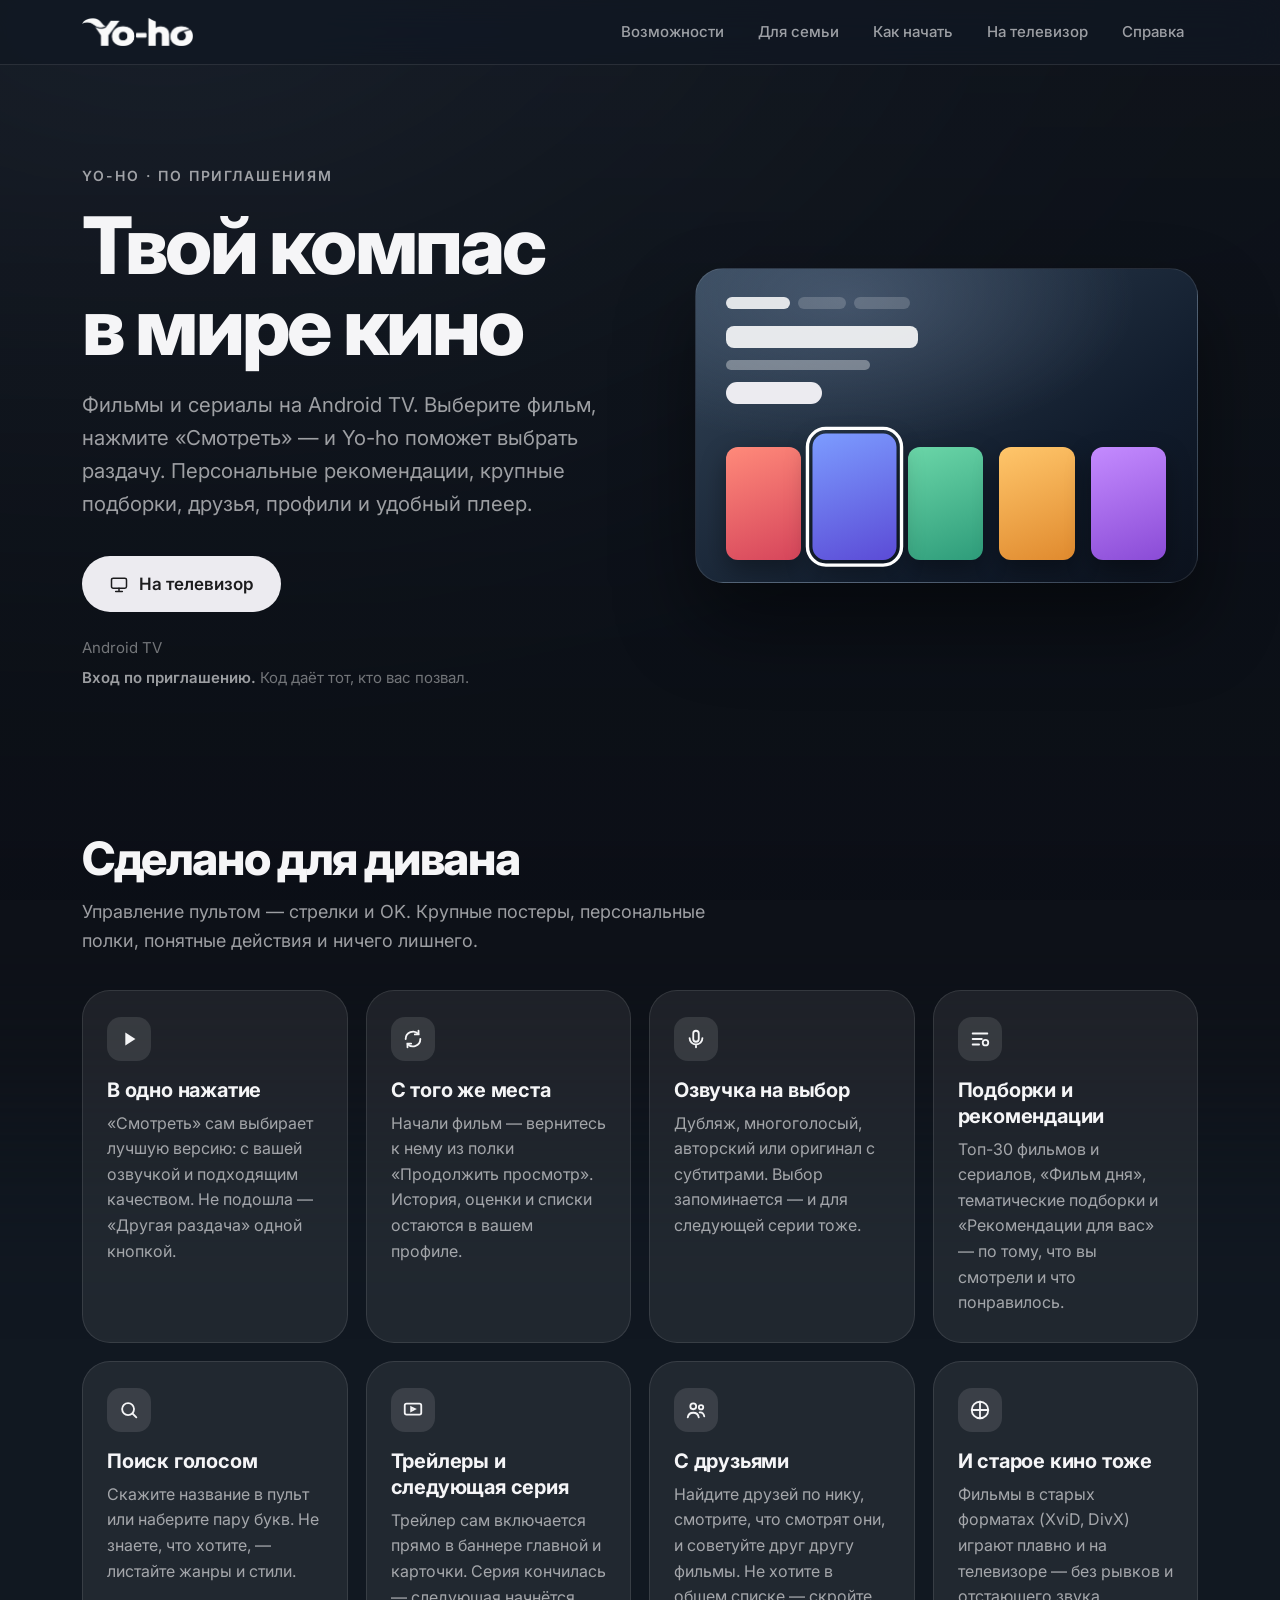
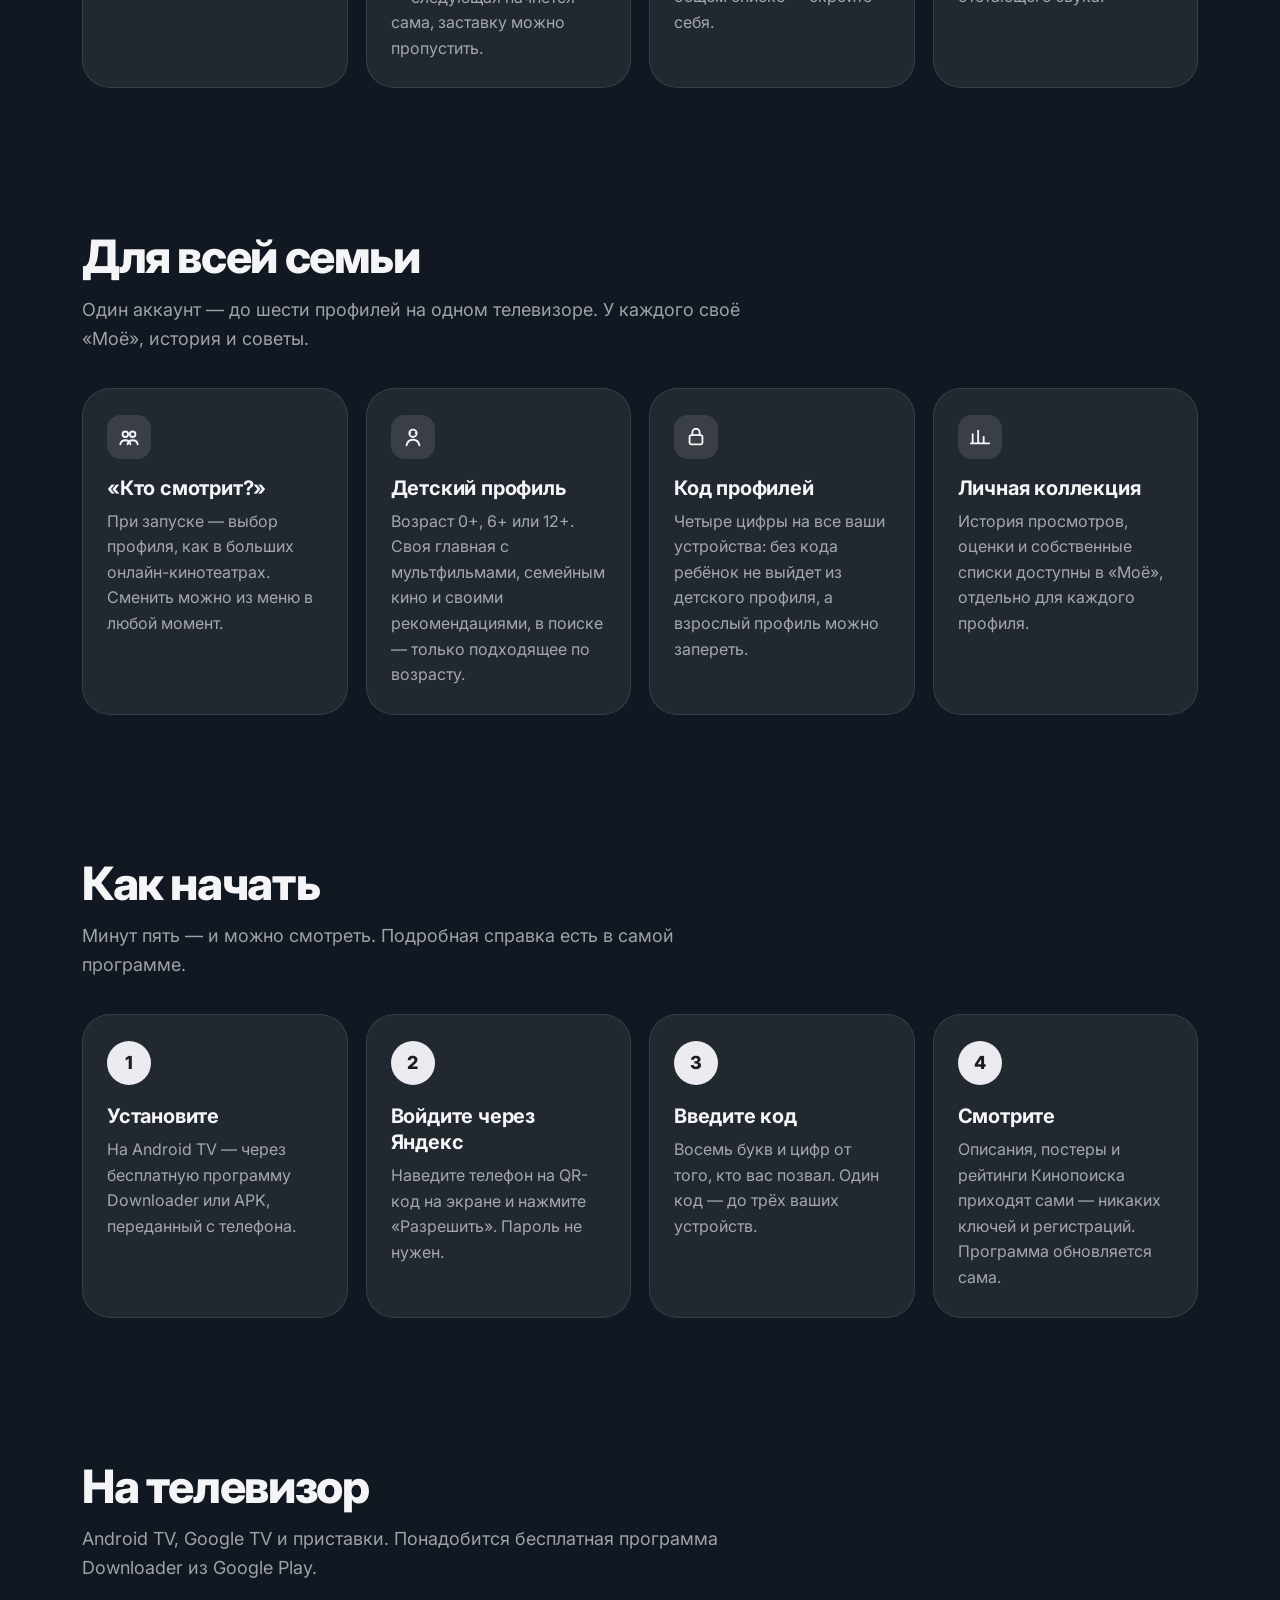
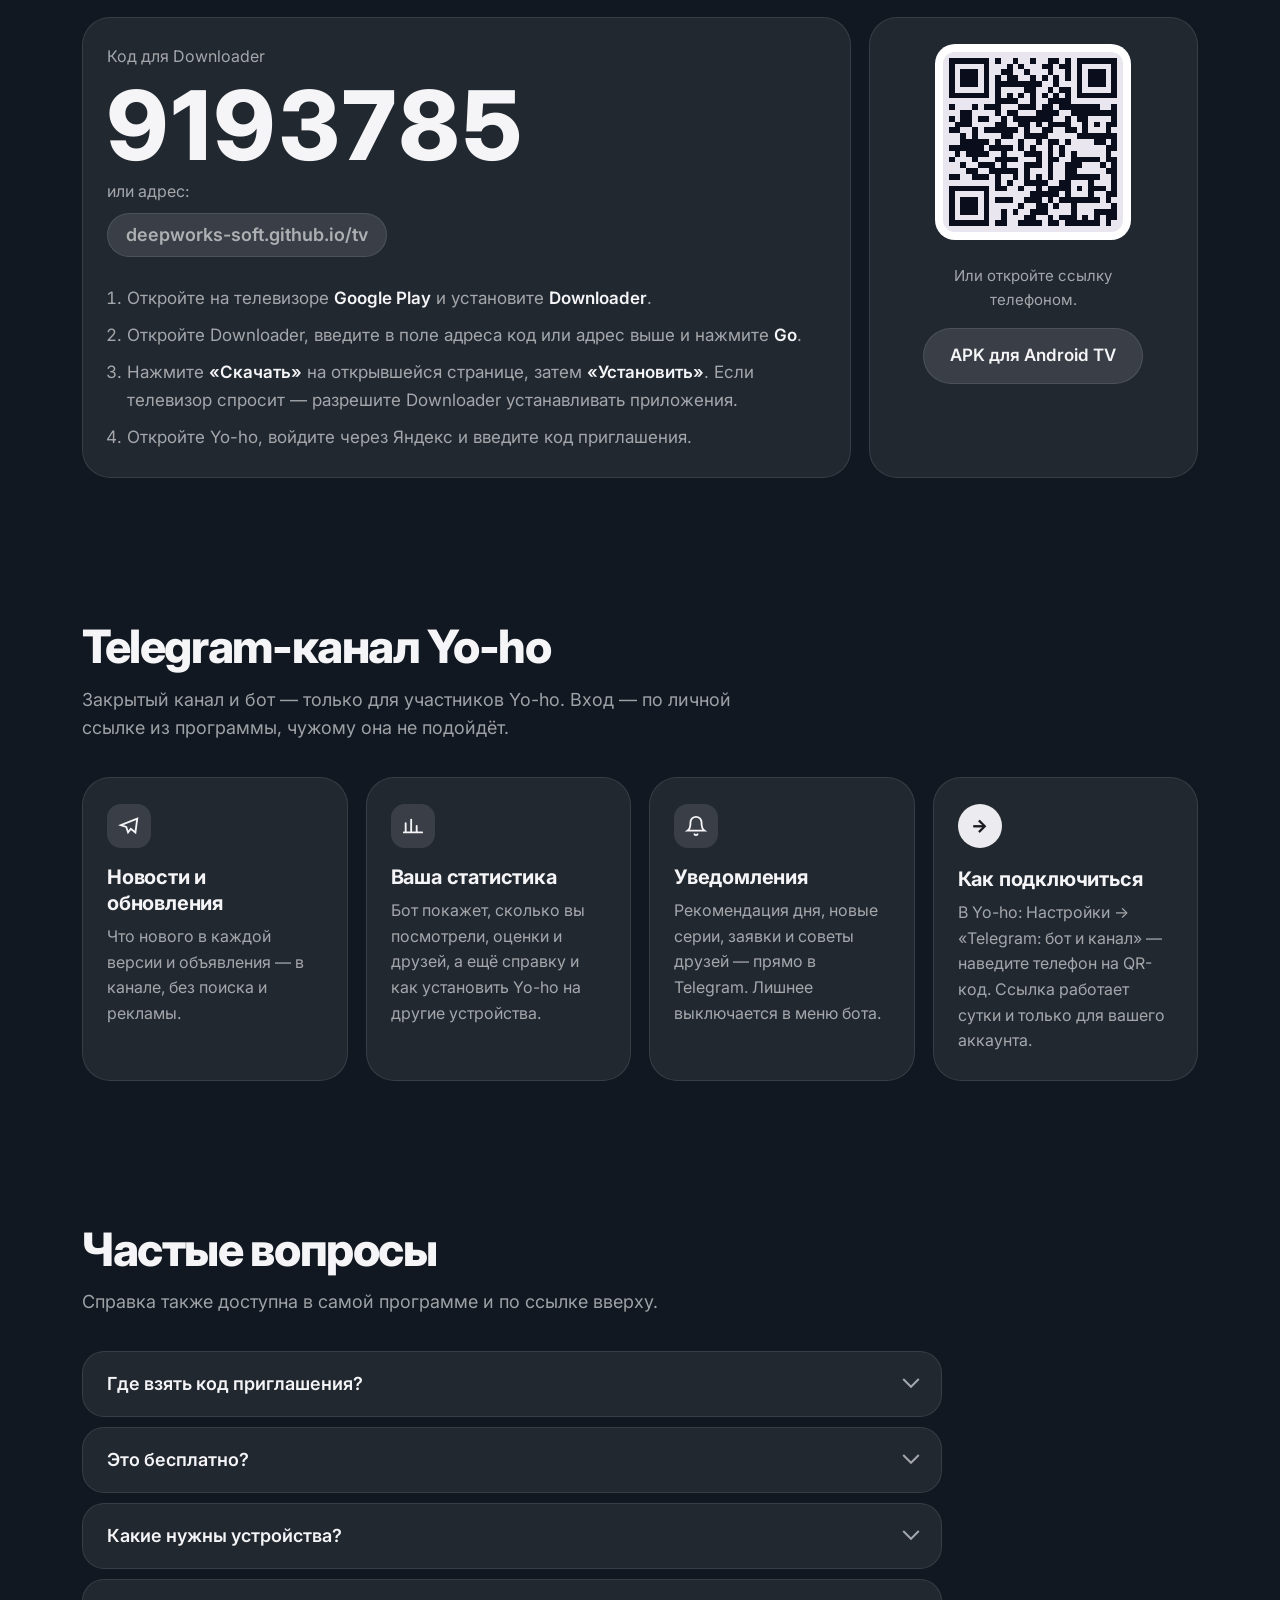
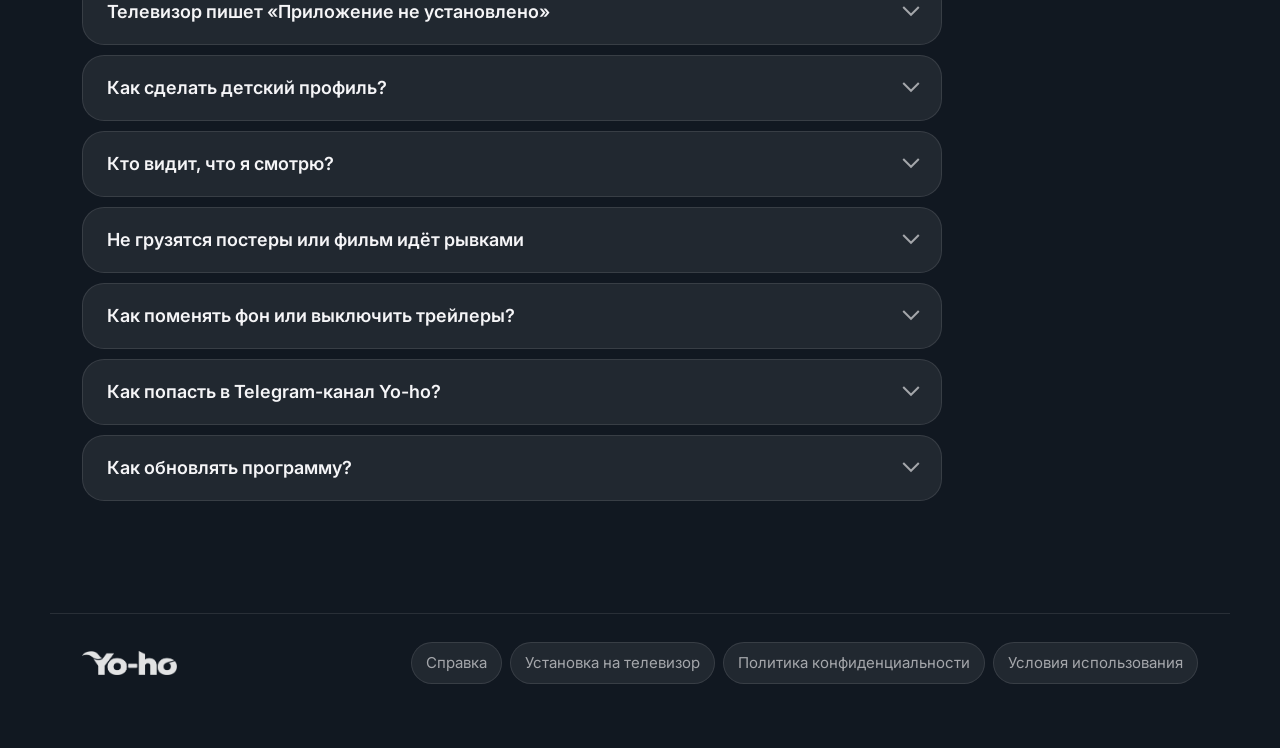
==== commit 3073b151: "Link public Yo-ho privacy policy and terms from homepage footer" ====
--- a/index.html
+++ b/index.html
@@ -3,7 +3,7 @@
 <head>
 <meta charset="utf-8">
 <meta name="viewport" content="width=device-width,initial-scale=1">
-<!-- Яндекс Диск не отдаёт файлы, если браузер сообщает, что пришёл с чужого сайта (403) — не сообщаем. -->
+<!-- Официальный APK скачивается из публичного стабильного выпуска GitHub. -->
 <meta name="referrer" content="no-referrer">
 <title>Yo-ho — твой компас в мире кино</title>
 <meta name="description" content="Yo-ho для Android TV — фильмы и сериалы с рекомендациями, подборками, профилями, друзьями и удобным плеером. По приглашениям.">
@@ -319,14 +319,16 @@
     <nav>
       <a href="guide.html">Справка</a>
       <a href="#tv">Установка на телевизор</a>
+      <a href="privacy.html">Политика конфиденциальности</a>
+      <a href="terms.html">Условия использования</a>
     </nav>
   </div>
 </footer>
 
-<script src="disk.js?v=8"></script>
+<script src="disk.js?v=9"></script>
 <script>
 (function(){
-  // Файлы — прямо с Яндекс Диска Yo-ho (disk.js): сайт может стоять где угодно и работает без VPN.
+  // Скачивание — из последнего стабильного выпуска GitHub.
   var tvPage='https://deepworks-soft.github.io/tv/';
   var ver=document.getElementById('ver');
   function dl(id,kind){var a=document.getElementById(id);a.href="#";a.removeAttribute("download");
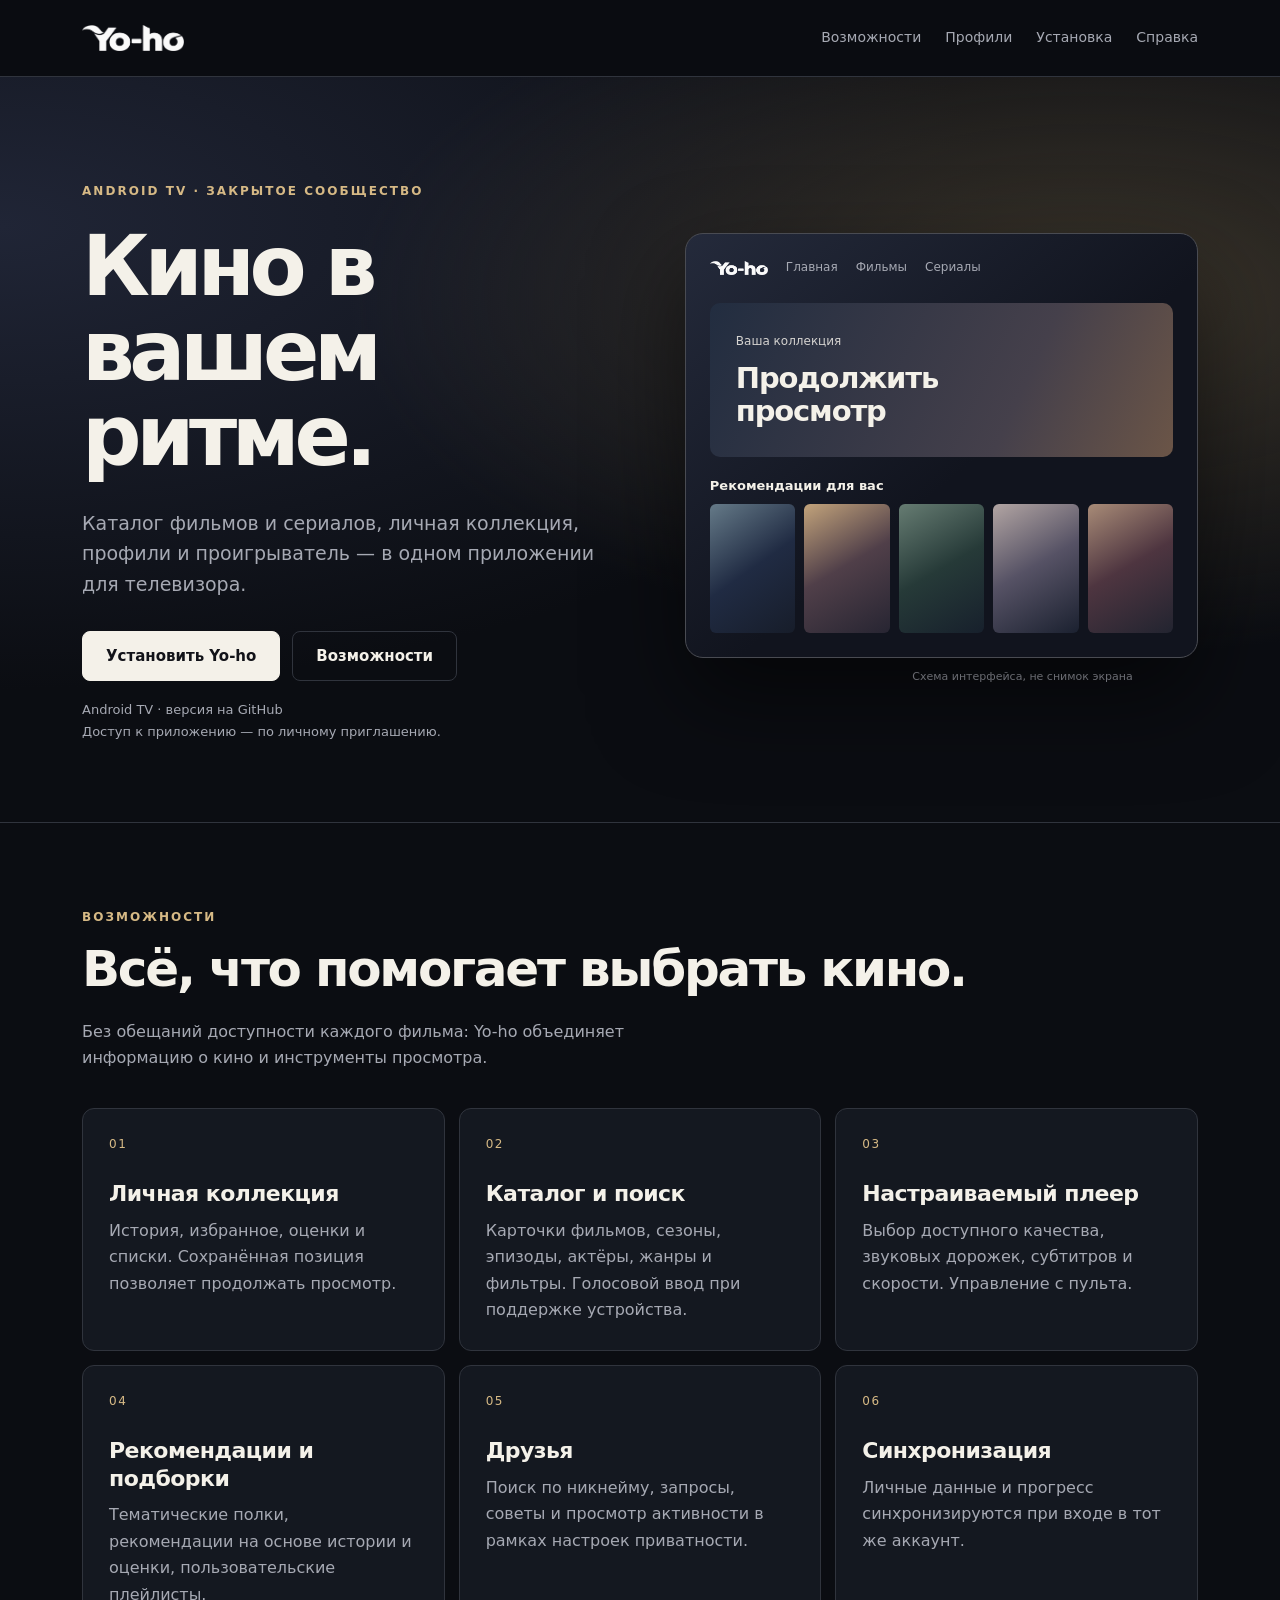
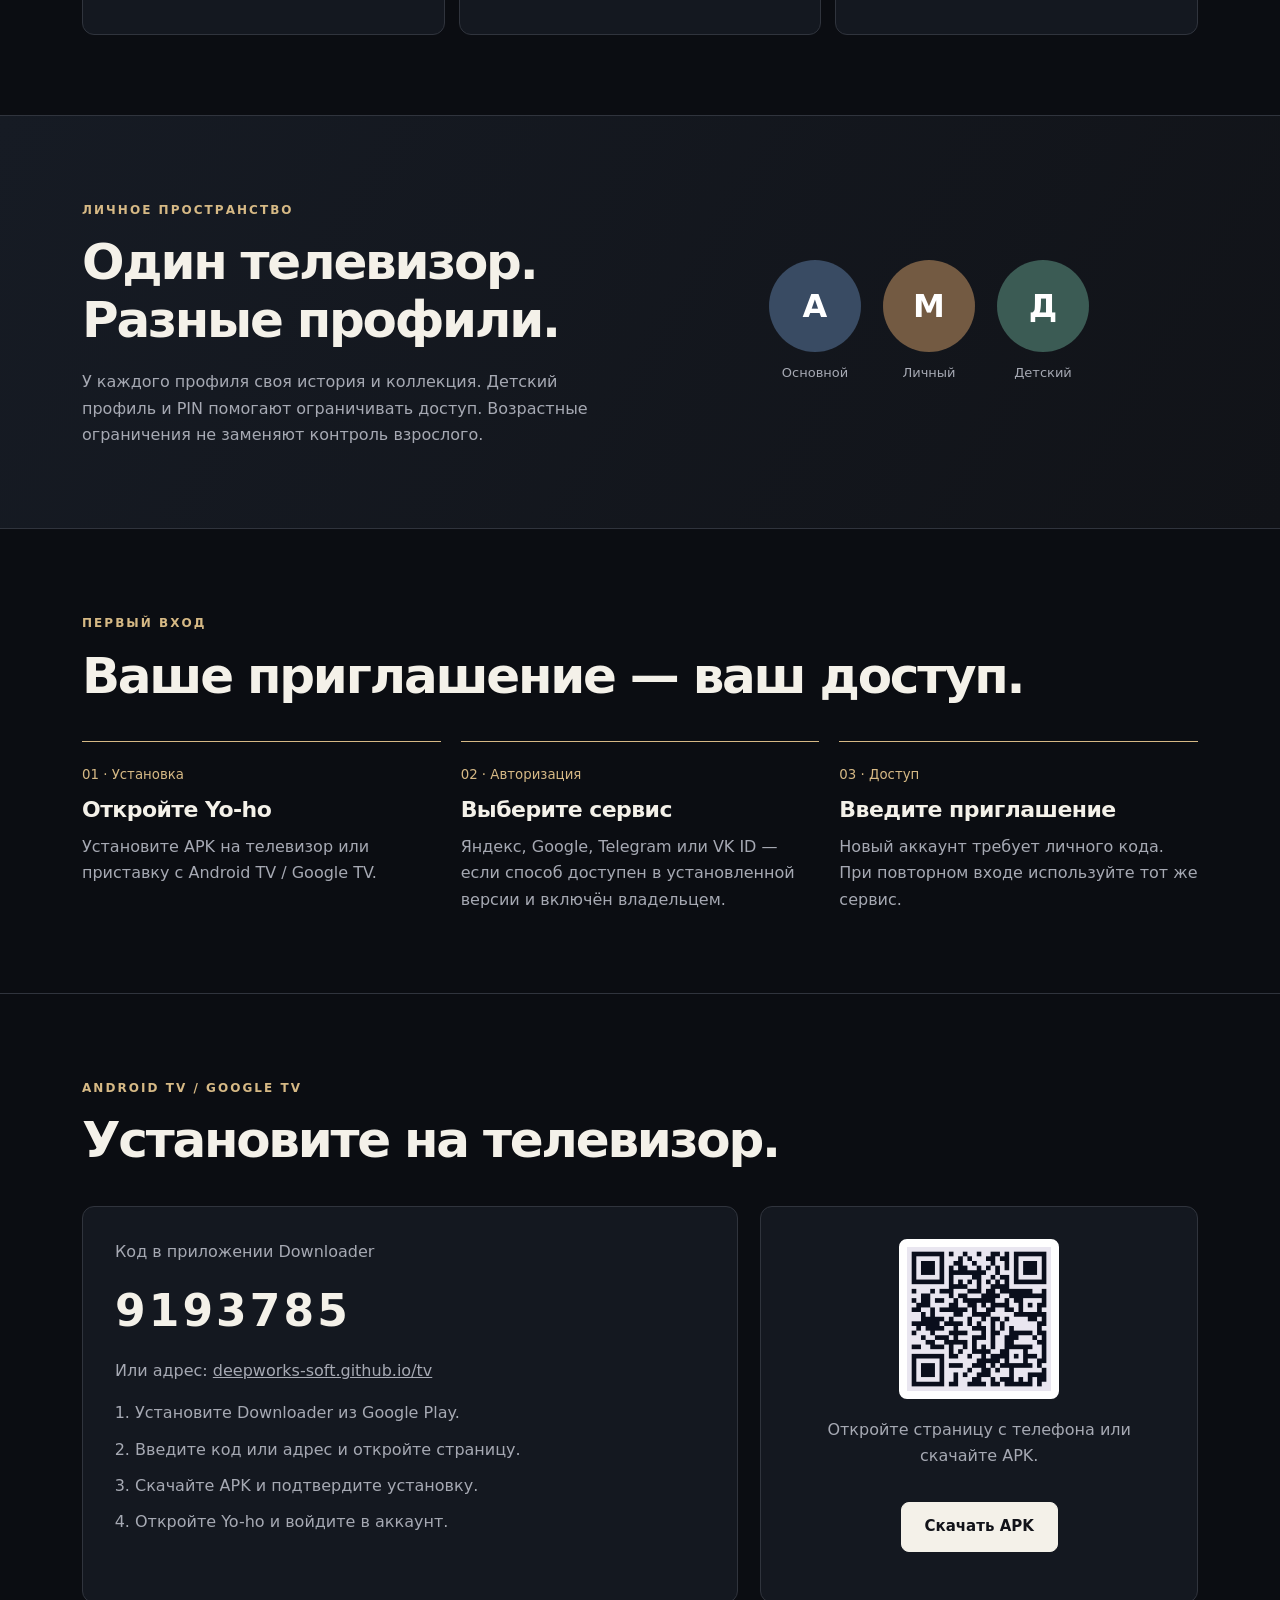
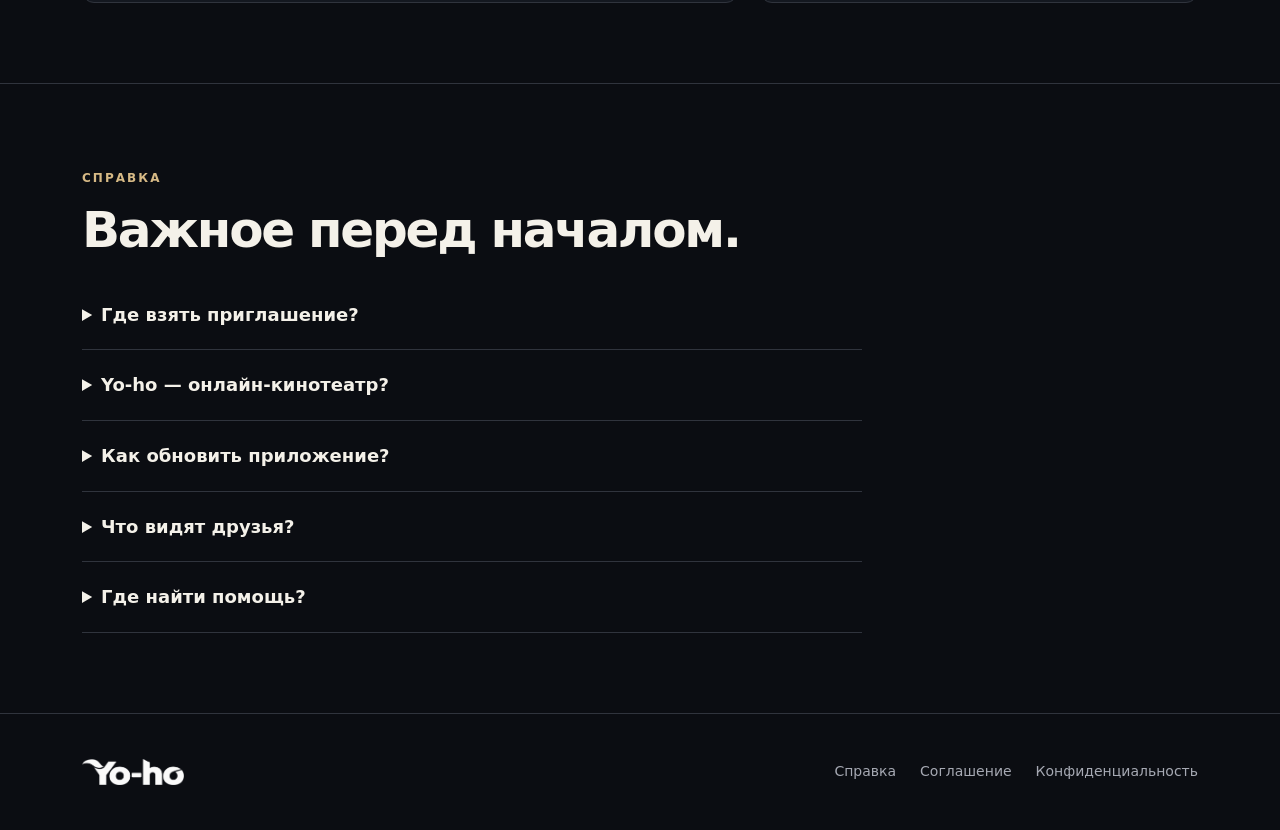
==== commit 141a007f: "Preview premium responsive Yo-ho site and factual documentation" ====
--- a/index.html
+++ b/index.html
@@ -1,351 +1,6 @@
-<!doctype html>
-<html lang="ru">
-<head>
-<meta charset="utf-8">
-<meta name="viewport" content="width=device-width,initial-scale=1">
-<!-- Официальный APK скачивается из публичного стабильного выпуска GitHub. -->
-<meta name="referrer" content="no-referrer">
-<title>Yo-ho — твой компас в мире кино</title>
-<meta name="description" content="Yo-ho для Android TV — фильмы и сериалы с рекомендациями, подборками, профилями, друзьями и удобным плеером. По приглашениям.">
-<meta property="og:title" content="Yo-ho — твой компас в мире кино">
-<meta property="og:description" content="Фильмы и сериалы на Android TV — персональные рекомендации, друзья и просмотр в одно нажатие.">
-<meta property="og:image" content="og.png">
-<meta name="theme-color" content="#1E1F22">
-<link rel="icon" href="favicon.png">
-<script>
-// Телевизор (Android без «Mobile» — так открывает Downloader): сразу страница для ТВ с автозагрузкой.
-if(/Android/.test(navigator.userAgent)&&!/Mobile/.test(navigator.userAgent)&&location.hash!=='#site')location.replace('tv/');
-</script>
-<link rel="preconnect" href="https://fonts.googleapis.com">
-<link rel="preconnect" href="https://fonts.gstatic.com" crossorigin>
-<link href="https://fonts.googleapis.com/css2?family=Inter:wght@400;500;600;700;800&display=swap" rel="stylesheet">
-<style>
-/* В стиле приложения Yo-ho (как Apple TV): тёмный серо-синий фон с мягким светом, крупная типографика,
-   стеклянные карточки и кнопки-таблетки. Слова и ссылки никогда не переносятся по частям. */
-:root{
-  --bg:#111821; --bg2:#202c38; --glass:rgba(255,255,255,.07); --glass2:rgba(255,255,255,.11);
-  --line:rgba(255,255,255,.10); --text:#F5F5F7; --muted:rgba(245,245,247,.62); --faint:rgba(245,245,247,.44);
-  --indigo:#354758; --glow:rgba(89,122,158,.28); --accent:#99B9EA;
-  --font:"Inter",system-ui,-apple-system,"Segoe UI",Roboto,sans-serif;
-}
-*{box-sizing:border-box;margin:0;padding:0}
-html{scroll-behavior:smooth;background:var(--bg)}
-@media (prefers-reduced-motion:reduce){html{scroll-behavior:auto}*{animation:none!important;transition:none!important}}
-body{background:transparent;isolation:isolate;color:var(--text);font:400 18px/1.6 var(--font);-webkit-font-smoothing:antialiased;overflow-x:hidden;
-  overflow-wrap:normal;word-break:keep-all;hyphens:none;-webkit-hyphens:none}
-/* Тот же постер «Триггера», что служит основой фона Yo-ho: сильно размытый и тёмный.
-   Текст сайта не проходит через blur; на случай недоступности картинки есть градиент. */
-body::before{content:"";position:fixed;inset:-18%;z-index:-1;pointer-events:none;
-  background:linear-gradient(180deg,rgba(14,19,29,.64),rgba(11,15,24,.81)),
-             url('https://artworks.thetvdb.com/banners/series/353116/posters/5f0c09dec9c15.jpg') center 44%/cover no-repeat,
-             radial-gradient(70% 70% at 25% 15%,#34475f,#111821 75%);
-  filter:blur(82px) saturate(.78);transform:scale(1.1);will-change:transform}
-body::after{content:"";position:fixed;inset:0;z-index:-1;pointer-events:none;
-  background:linear-gradient(180deg,rgba(11,16,24,.16),rgba(8,12,20,.37))}
-
-a{color:inherit}
-:focus-visible{outline:3px solid #fff;outline-offset:4px;border-radius:999px}
-.wrap{max-width:1180px;margin:0 auto;padding:0 32px}
-h1{font:800 clamp(40px,6.2vw,80px)/1.02 var(--font);letter-spacing:-.035em}
-h2{font:800 clamp(30px,3.6vw,46px)/1.08 var(--font);letter-spacing:-.03em}
-h3{font:700 20px/1.3 var(--font);letter-spacing:-.01em}
-p{max-width:60ch}
-.nowrap{white-space:nowrap}
-
-/* ── Верх ── */
-.top{position:sticky;top:0;z-index:10;backdrop-filter:saturate(1.6) blur(20px);-webkit-backdrop-filter:saturate(1.6) blur(20px);background:rgba(17,24,33,.79);border-bottom:1px solid var(--line)}
-.top .wrap{display:flex;align-items:center;justify-content:space-between;gap:16px;height:64px}
-.top img{height:28px;width:auto;display:block}
-.top nav{display:flex;gap:6px}
-.top nav a{text-decoration:none;color:var(--muted);font-size:15px;font-weight:500;padding:8px 14px;border-radius:999px;white-space:nowrap}
-.top nav a:hover{background:var(--glass2);color:var(--text)}
-
-/* ── Первый экран ── */
-.hero{padding:96px 0 72px}
-.hero .wrap{display:grid;grid-template-columns:minmax(0,1.05fr) minmax(0,.95fr);gap:56px;align-items:center}
-.kicker{display:inline-block;font-size:14px;font-weight:600;letter-spacing:.14em;text-transform:uppercase;color:var(--muted);margin-bottom:18px}
-.lead{color:var(--muted);font-size:clamp(18px,1.6vw,21px);max-width:40ch;margin-top:22px}
-.get{display:flex;flex-wrap:wrap;gap:12px;margin-top:36px}
-.btn{display:inline-flex;align-items:center;justify-content:center;gap:10px;min-height:56px;padding:0 26px;white-space:nowrap;border-radius:999px;
-  font:600 17px/1 var(--font);text-decoration:none;color:var(--text);background:var(--glass2);border:1px solid var(--line);
-  transition:transform .18s,background .18s,color .18s}
-.btn:hover{background:rgba(255,255,255,.18);transform:scale(1.03)}
-.btn.main{background:#ECEBF0;color:#1C1C1E;border-color:transparent}
-.btn.main:hover{background:#fff}
-.btn svg{width:20px;height:20px;flex:none}
-.meta{display:grid;gap:6px;margin-top:24px;font-size:15px;color:var(--faint)}
-.meta b{font-weight:600;color:var(--muted)}
-
-/* Экран программы — схематическая иллюстрация: полка постеров, одна в фокусе (как на ТВ) */
-.screen{position:relative;aspect-ratio:16/10;border-radius:28px;overflow:hidden;border:1px solid var(--line);
-  background:radial-gradient(80% 65% at 30% 10%,rgba(107,125,153,.40),transparent 72%),linear-gradient(145deg,#344659 0%,#111c2c 68%,#0c121d 100%);
-  box-shadow:0 40px 80px rgba(0,0,0,.45)}
-.screen .bar{position:absolute;left:6%;top:9%;display:flex;gap:8px}
-.screen .bar i{display:block;height:12px;border-radius:999px;background:rgba(255,255,255,.18)}
-.screen .bar i:first-child{width:64px;background:rgba(255,255,255,.85)}
-.screen .bar i:nth-child(2){width:48px}.screen .bar i:nth-child(3){width:56px}
-.screen .title{position:absolute;left:6%;top:18%;width:48%}
-.screen .title b{display:block;height:22px;width:80%;border-radius:8px;background:rgba(255,255,255,.88)}
-.screen .title s{display:block;height:10px;width:60%;margin-top:12px;border-radius:6px;background:rgba(255,255,255,.35)}
-.screen .title u{display:inline-block;margin-top:12px;height:22px;width:96px;border-radius:999px;background:#ECEBF0}
-.shelf{position:absolute;left:6%;right:-6%;bottom:7%;display:flex;gap:3.2%}
-.shelf span{flex:none;width:15%;aspect-ratio:2/3;border-radius:12px;box-shadow:0 10px 24px rgba(0,0,0,.35)}
-.shelf span:nth-child(1){background:linear-gradient(160deg,#FF8A7A,#D6455B)}
-.shelf span:nth-child(2){background:linear-gradient(160deg,#7C9CFF,#5B4BD6);transform:scale(1.12);outline:3px solid #fff;outline-offset:3px;transform-origin:bottom}
-.shelf span:nth-child(3){background:linear-gradient(160deg,#6BD6A8,#2E9C7A)}
-.shelf span:nth-child(4){background:linear-gradient(160deg,#FFC66B,#E08A2E)}
-.shelf span:nth-child(5){background:linear-gradient(160deg,#C48BFF,#8A4BD6)}
-
-/* ── Разделы ── */
-section{padding:72px 0}
-.head{max-width:720px;margin-bottom:34px}
-.head p{color:var(--muted);margin-top:14px;font-size:18px}
-.cards{display:grid;grid-template-columns:repeat(4,minmax(0,1fr));gap:18px}
-.card{background:var(--glass);border:1px solid var(--line);border-radius:28px;padding:26px 24px}
-.card p{color:var(--muted);font-size:16px;margin-top:8px}
-.num{width:44px;height:44px;border-radius:50%;background:#ECEBF0;color:#1C1C1E;display:grid;place-items:center;font-weight:800;font-size:18px;margin-bottom:18px}
-.cards.two{grid-template-columns:repeat(2,minmax(0,1fr))}
-.ico{width:44px;height:44px;border-radius:14px;background:var(--glass2);display:grid;place-items:center;margin-bottom:16px}
-.ico svg{width:22px;height:22px}
-
-/* На телевизор */
-.tv{display:grid;grid-template-columns:minmax(0,1.4fr) minmax(0,.6fr);gap:18px}
-.card .code-note{color:var(--muted);font-size:16px;margin:0}
-.card .code,.code{color:var(--text);font:800 clamp(52px,8vw,96px)/1 var(--font);letter-spacing:.04em;margin:8px 0 6px;white-space:nowrap}
-.tv-addr{margin-top:8px}
-.addr{display:inline-flex;align-items:center;min-height:44px;padding:0 18px;border-radius:999px;background:var(--glass2);border:1px solid var(--line);font-weight:600;font-size:18px;white-space:nowrap;max-width:100%;overflow:hidden;text-overflow:ellipsis}
-.tv ol{margin:28px 0 0 1.2em;display:grid;gap:10px;color:var(--muted);font-size:17px}
-.tv ol b{color:var(--text);font-weight:600}
-.side{display:grid;justify-items:center;align-content:start;gap:16px;text-align:center}
-.qr{display:block;width:196px;height:196px;border-radius:20px;image-rendering:pixelated;background:#fff;padding:8px}
-.side p{color:var(--muted);font-size:15px;max-width:24ch}
-
-/* Вопросы — таблетки, как строки «Настроек» */
-.faq{display:grid;gap:10px;max-width:860px}
-details{background:var(--glass);border:1px solid var(--line);border-radius:22px;padding:0 24px}
-summary{cursor:pointer;list-style:none;display:flex;justify-content:space-between;align-items:center;gap:20px;min-height:64px;font-weight:600;font-size:18px}
-summary::-webkit-details-marker{display:none}
-summary::after{content:"";flex:none;width:10px;height:10px;border-right:2px solid var(--muted);border-bottom:2px solid var(--muted);transform:rotate(45deg) translate(-3px,-3px);transition:transform .25s}
-details[open]{background:var(--glass2)}
-details[open] summary::after{transform:rotate(225deg) translate(-3px,-3px)}
-details p{color:var(--muted);font-size:16px;padding:0 0 22px}
-
-footer{padding:40px 0 64px;color:var(--faint);font-size:15px}
-footer .wrap{display:flex;flex-wrap:wrap;gap:18px 32px;align-items:center;justify-content:space-between;border-top:1px solid var(--line);padding-top:28px}
-footer img{height:24px;width:auto;opacity:.9}
-footer nav{display:flex;flex-wrap:wrap;gap:8px}
-footer nav a{text-decoration:none;padding:8px 14px;border-radius:999px;background:var(--glass);border:1px solid var(--line);color:var(--muted);white-space:nowrap}
-footer nav a:hover{color:var(--text);background:var(--glass2)}
-
-@media (max-width:1040px){
-  .cards{grid-template-columns:repeat(2,minmax(0,1fr))}
-}
-@media (max-width:900px){
-  .hero{padding:56px 0 40px}
-  .hero .wrap{grid-template-columns:1fr;gap:40px}
-  .tv{grid-template-columns:1fr}
-}
-@media (max-width:640px){
-  .wrap{padding:0 16px}
-  body{font-size:17px}
-  .top nav a:not(.keep){display:none}
-  section{padding:52px 0}
-  .cards,.cards.two{grid-template-columns:1fr}
-  .get .btn{width:100%}
-  .card{padding:22px 20px;border-radius:24px}
-  .screen .title u{display:none}
-  details{padding:0 18px}
-  summary{font-size:17px}
-}
-</style>
-</head>
-<body>
-
-<header class="top">
-  <div class="wrap">
-    <a href="./" aria-label="Yo-ho"><img src="logo.png" alt="Yo-ho" width="90" height="30"></a>
-    <nav>
-      <a href="#what">Возможности</a>
-      <a href="#family">Для семьи</a>
-      <a href="#start">Как начать</a>
-      <a href="#tv">На телевизор</a>
-      <a class="keep" href="guide.html">Справка</a>
-    </nav>
-  </div>
-</header>
-
-<div class="hero">
-  <div class="wrap">
-    <div>
-      <span class="kicker">Yo-ho · по приглашениям</span>
-      <h1>Твой компас в&nbsp;мире кино</h1>
-      <p class="lead">Фильмы и сериалы на Android TV. Выберите фильм, нажмите «Смотреть» — и Yo-ho поможет выбрать раздачу. Персональные рекомендации, крупные подборки, друзья, профили и удобный плеер.</p>
-      <div class="get">
-        <a class="btn main" id="dl-tv" href="#tv">
-          <svg viewBox="0 0 24 24" fill="none" stroke="currentColor" stroke-width="1.8" stroke-linecap="round" aria-hidden="true"><rect x="3" y="5" width="18" height="12" rx="2"/><path d="M8 21h8M12 17v4"/></svg>
-          На телевизор
-        </a>
-      </div>
-      <div class="meta">
-        <span id="ver">Последняя версия загружается…</span>
-        <span><b>Вход по приглашению.</b> Код даёт тот, кто вас позвал.</span>
-      </div>
-    </div>
-    <div class="screen" aria-hidden="true">
-      <div class="bar"><i></i><i></i><i></i></div>
-      <div class="title"><b></b><s></s><u></u></div>
-      <div class="shelf"><span></span><span></span><span></span><span></span><span></span></div>
-    </div>
-  </div>
-</div>
-
-<main>
-  <section id="what">
-    <div class="wrap">
-      <div class="head">
-        <h2>Сделано для дивана</h2>
-        <p>Управление пультом — стрелки и OK. Крупные постеры, персональные полки, понятные действия и ничего лишнего.</p>
-      </div>
-      <div class="cards">
-        <div class="card"><div class="ico"><svg viewBox="0 0 24 24" fill="currentColor"><path d="M8 5v14l11-7z"/></svg></div><h3>В одно нажатие</h3><p>«Смотреть» сам выбирает лучшую версию: с вашей озвучкой и подходящим качеством. Не подошла — «Другая раздача» одной кнопкой.</p></div>
-        <div class="card"><div class="ico"><svg viewBox="0 0 24 24" fill="none" stroke="currentColor" stroke-width="2" stroke-linecap="round"><path d="M4 12a8 8 0 0 1 14-5.3M20 12a8 8 0 0 1-14 5.3"/><path d="M18 3v4h-4M6 21v-4h4"/></svg></div><h3>С того же места</h3><p>Начали фильм — вернитесь к нему из полки «Продолжить просмотр». История, оценки и списки остаются в вашем профиле.</p></div>
-        <div class="card"><div class="ico"><svg viewBox="0 0 24 24" fill="none" stroke="currentColor" stroke-width="2" stroke-linecap="round"><path d="M12 3a3 3 0 0 0-3 3v6a3 3 0 0 0 6 0V6a3 3 0 0 0-3-3z"/><path d="M5 11a7 7 0 0 0 14 0M12 18v3"/></svg></div><h3>Озвучка на выбор</h3><p>Дубляж, многоголосый, авторский или оригинал с субтитрами. Выбор запоминается — и для следующей серии тоже.</p></div>
-        <div class="card"><div class="ico"><svg viewBox="0 0 24 24" fill="none" stroke="currentColor" stroke-width="2" stroke-linecap="round"><path d="M4 6h16M4 12h10M4 18h7"/><circle cx="18" cy="16" r="3"/></svg></div><h3>Подборки и рекомендации</h3><p>Топ-30 фильмов и сериалов, «Фильм дня», тематические подборки и «Рекомендации для вас» — по тому, что вы смотрели и что понравилось.</p></div>
-        <div class="card"><div class="ico"><svg viewBox="0 0 24 24" fill="none" stroke="currentColor" stroke-width="2" stroke-linecap="round"><circle cx="11" cy="11" r="6.5"/><path d="m20 20-4.2-4.2"/></svg></div><h3>Поиск голосом</h3><p>Скажите название в пульт или наберите пару букв. Не знаете, что хотите, — листайте жанры и стили.</p></div>
-        <div class="card"><div class="ico"><svg viewBox="0 0 24 24" fill="none" stroke="currentColor" stroke-width="2" stroke-linecap="round"><rect x="3" y="5" width="18" height="12" rx="2"/><path d="m10 9 4 2-4 2z"/></svg></div><h3>Трейлеры и следующая серия</h3><p>Трейлер сам включается прямо в баннере главной и карточки. Серия кончилась — следующая начнётся сама, заставку можно пропустить.</p></div>
-        <div class="card"><div class="ico"><svg viewBox="0 0 24 24" fill="none" stroke="currentColor" stroke-width="2" stroke-linecap="round"><circle cx="9" cy="8" r="3.2"/><path d="M3 20c.6-3.4 3-5 6-5s5.4 1.6 6 5"/><circle cx="17.5" cy="9" r="2.4"/><path d="M16 14.6c2.6-.2 4.4 1.2 5 4.4"/></svg></div><h3>С друзьями</h3><p>Найдите друзей по нику, смотрите, что смотрят они, и советуйте друг другу фильмы. Не хотите в общем списке — скройте себя.</p></div>
-        <div class="card"><div class="ico"><svg viewBox="0 0 24 24" fill="none" stroke="currentColor" stroke-width="2" stroke-linecap="round"><path d="M12 3v18M3 12h18"/><circle cx="12" cy="12" r="9"/></svg></div><h3>И старое кино тоже</h3><p>Фильмы в старых форматах (XviD, DivX) играют плавно и на телевизоре — без рывков и отстающего звука.</p></div>
-      </div>
-    </div>
-  </section>
-
-  <section id="family">
-    <div class="wrap">
-      <div class="head">
-        <h2>Для всей семьи</h2>
-        <p>Один аккаунт — до шести профилей на одном телевизоре. У каждого своё «Моё», история и советы.</p>
-      </div>
-      <div class="cards">
-        <div class="card"><div class="ico"><svg viewBox="0 0 24 24" fill="none" stroke="currentColor" stroke-width="2" stroke-linecap="round"><circle cx="8" cy="9" r="3"/><circle cx="16" cy="9" r="3"/><path d="M2.5 20c.5-3 2.7-4.5 5.5-4.5S13 17 13.5 20M10.5 20c.5-3 2.7-4.5 5.5-4.5s5 1.5 5.5 4.5"/></svg></div><h3>«Кто смотрит?»</h3><p>При запуске — выбор профиля, как в больших онлайн-кинотеатрах. Сменить можно из меню в любой момент.</p></div>
-        <div class="card"><div class="ico"><svg viewBox="0 0 24 24" fill="none" stroke="currentColor" stroke-width="2" stroke-linecap="round"><circle cx="12" cy="8" r="4"/><path d="M5 21c.8-4 3.6-6 7-6s6.2 2 7 6"/><path d="M9 7.5h.01M15 7.5h.01"/></svg></div><h3>Детский профиль</h3><p>Возраст 0+, 6+ или 12+. Своя главная с мультфильмами, семейным кино и своими рекомендациями, в поиске — только подходящее по возрасту.</p></div>
-        <div class="card"><div class="ico"><svg viewBox="0 0 24 24" fill="none" stroke="currentColor" stroke-width="2" stroke-linecap="round"><rect x="5" y="10" width="14" height="10" rx="2"/><path d="M8 10V7a4 4 0 0 1 8 0v3"/></svg></div><h3>Код профилей</h3><p>Четыре цифры на все ваши устройства: без кода ребёнок не выйдет из детского профиля, а взрослый профиль можно запереть.</p></div>
-        <div class="card"><div class="ico"><svg viewBox="0 0 24 24" fill="none" stroke="currentColor" stroke-width="2" stroke-linecap="round"><path d="M4 19V9M10 19V5M16 19v-7M22 19H2"/></svg></div><h3>Личная коллекция</h3><p>История просмотров, оценки и собственные списки доступны в «Моё», отдельно для каждого профиля.</p></div>
-      </div>
-    </div>
-  </section>
-
-  <section id="start">
-    <div class="wrap">
-      <div class="head">
-        <h2>Как начать</h2>
-        <p>Минут пять — и можно смотреть. Подробная справка есть в самой программе.</p>
-      </div>
-      <div class="cards">
-        <div class="card"><div class="num">1</div><h3>Установите</h3><p>На Android TV — через бесплатную программу Downloader или APK, переданный с телефона.</p></div>
-        <div class="card"><div class="num">2</div><h3>Войдите через Яндекс</h3><p>Наведите телефон на QR-код на экране и нажмите «Разрешить». Пароль не нужен.</p></div>
-        <div class="card"><div class="num">3</div><h3>Введите код</h3><p>Восемь букв и цифр от того, кто вас позвал. Один код — до трёх ваших устройств.</p></div>
-        <div class="card"><div class="num">4</div><h3>Смотрите</h3><p>Описания, постеры и рейтинги Кинопоиска приходят сами — никаких ключей и регистраций. Программа обновляется сама.</p></div>
-      </div>
-    </div>
-  </section>
-
-  <section id="tv">
-    <div class="wrap">
-      <div class="head">
-        <h2>На телевизор</h2>
-        <p>Android TV, Google TV и приставки. Понадобится бесплатная программа Downloader из Google Play.</p>
-      </div>
-      <div class="tv">
-        <div class="card">
-          <div id="dl-code-box">
-            <p class="code-note">Код для Downloader</p>
-            <p class="code" id="dl-code"></p>
-            <p class="code-note">или адрес:</p>
-          </div>
-          <p class="tv-addr"><span class="addr" id="tv-addr">deepworks-soft.github.io/tv</span></p>
-          <ol>
-            <li>Откройте на телевизоре <b>Google Play</b> и установите <b>Downloader</b>.</li>
-            <li>Откройте Downloader, введите в поле адреса код или адрес выше и нажмите <b>Go</b>.</li>
-            <li>Нажмите <b>«Скачать»</b> на открывшейся странице, затем <b>«Установить»</b>. Если телевизор спросит — разрешите Downloader устанавливать приложения.</li>
-            <li>Откройте Yo-ho, войдите через Яндекс и введите код приглашения.</li>
-          </ol>
-        </div>
-        <div class="card side">
-          <img class="qr" src="qr-tv.png" alt="QR-код со ссылкой на страницу для телевизора" width="196" height="196">
-          <p>Или откройте ссылку телефоном.</p>
-          <a class="btn" id="dl-apk" href="#">APK для Android TV</a>
-        </div>
-      </div>
-    </div>
-  </section>
-
-  <section id="telegram">
-    <div class="wrap">
-      <div class="head">
-        <h2>Telegram-канал Yo-ho</h2>
-        <p>Закрытый канал и бот — только для участников Yo-ho. Вход — по личной ссылке из программы, чужому она не подойдёт.</p>
-      </div>
-      <div class="cards">
-        <div class="card"><div class="ico"><svg viewBox="0 0 24 24" fill="none" stroke="currentColor" stroke-width="2" stroke-linecap="round"><path d="M21 4 3 11l6 2 2 6 3-4 5 4z"/></svg></div><h3>Новости и обновления</h3><p>Что нового в каждой версии и объявления — в канале, без поиска и рекламы.</p></div>
-        <div class="card"><div class="ico"><svg viewBox="0 0 24 24" fill="none" stroke="currentColor" stroke-width="2" stroke-linecap="round"><path d="M4 19V9M10 19V5M16 19v-7M22 19H2"/></svg></div><h3>Ваша статистика</h3><p>Бот покажет, сколько вы посмотрели, оценки и друзей, а ещё справку и как установить Yo-ho на другие устройства.</p></div>
-        <div class="card"><div class="ico"><svg viewBox="0 0 24 24" fill="none" stroke="currentColor" stroke-width="2" stroke-linecap="round"><path d="M18 8a6 6 0 0 0-12 0c0 7-3 9-3 9h18s-3-2-3-9"/><path d="M13.7 21a2 2 0 0 1-3.4 0"/></svg></div><h3>Уведомления</h3><p>Рекомендация дня, новые серии, заявки и советы друзей — прямо в Telegram. Лишнее выключается в меню бота.</p></div>
-        <div class="card"><div class="num">→</div><h3>Как подключиться</h3><p>В Yo-ho: Настройки → «Telegram: бот и канал» — наведите телефон на QR-код. Ссылка работает сутки и только для вашего аккаунта.</p></div>
-      </div>
-    </div>
-  </section>
-
-  <section id="faq">
-    <div class="wrap">
-      <div class="head"><h2>Частые вопросы</h2><p>Справка также доступна в самой программе и по ссылке вверху.</p></div>
-      <div class="faq">
-        <details><summary>Где взять код приглашения?</summary><p>Его даёт владелец Yo-ho — тот, кто рассказал вам о программе. Код рассчитан на одного человека и ограниченное количество его устройств. На другом телевизоре можно войти в тот же аккаунт Яндекса.</p></details>
-        <details><summary>Это бесплатно?</summary><p>Да. Описания фильмов, постеры и рейтинги приходят сами через сервер Yo-ho — никаких ключей и регистраций на сторонних сайтах.</p></details>
-        <details><summary>Какие нужны устройства?</summary><p>Телевизор или приставка на Android TV / Google TV. Для воспроизведения HD обычно требуется от 10 Мбит/с, для 4K — от 40 Мбит/с.</p></details>
-        <details><summary>Телевизор пишет «Приложение не установлено»</summary><p>Чаще всего не хватает места. Освободите около 1 ГБ — удалите ненужные приложения или очистите кеш — и установите снова. Ваши списки не пропадут.</p></details>
-        <details><summary>Как сделать детский профиль?</summary><p>На экране «Кто смотрит?» нажмите «Добавить», выберите «Детский» и возраст: 0+, 6+ или 12+. Программа попросит придумать код из четырёх цифр — без него из детского профиля не выйти. Код один на все ваши устройства, сменить его можно в Настройках → «Профили и друзья».</p></details>
-        <details><summary>Кто видит, что я смотрю?</summary><p>Только ваши друзья — те, кого вы добавили и кто принял запрос. Остальные видят лишь имя, ник и аватар. Активность можно выключить совсем, а себя — скрыть из общего списка участников (Настройки → «Профили и друзья»).</p></details>
-        <details><summary>Не грузятся постеры или фильм идёт рывками</summary><p>Откройте Настройки → «Устранение неполадок» → «Проверка связи»: программа покажет, что открывается из вашей сети. Если фильм тормозит — нажмите «Другая раздача» в карточке или плеере. Если не помогло, напишите владельцу из программы — журнал ошибок отправится сам.</p></details>
-        <details><summary>Как поменять фон или выключить трейлеры?</summary><p>Настройки → «Главная»: включите или скрывайте отдельные полки, меняйте их порядок, управляйте баннером и трейлерами. Оформление — в разделе «Внешний вид».</p></details>
-        <details><summary>Как попасть в Telegram-канал Yo-ho?</summary><p>Только из программы: Настройки → «Telegram-канал Yo-ho» → наведите камеру телефона на QR-код. Откроется бот Yo-ho — нажмите «Запустить», и он пришлёт личную ссылку в канал. Ссылка работает сутки и только для вас; мест в канале — 100.</p></details>
-        <details><summary>Как обновлять программу?</summary><p>Никак: Yo-ho сама сообщит о новой версии и обновится одной кнопкой.</p></details>
-      </div>
-    </div>
-  </section>
-</main>
-
-<footer>
-  <div class="wrap">
-    <img src="logo.png" alt="Yo-ho" width="72" height="24">
-    <nav>
-      <a href="guide.html">Справка</a>
-      <a href="#tv">Установка на телевизор</a>
-      <a href="privacy.html">Политика конфиденциальности</a>
-      <a href="terms.html">Условия использования</a>
-    </nav>
-  </div>
-</footer>
-
-<script src="disk.js?v=9"></script>
-<script>
-(function(){
-  // Скачивание — из последнего стабильного выпуска GitHub.
-  var tvPage='https://deepworks-soft.github.io/tv/';
-  var ver=document.getElementById('ver');
-  function dl(id,kind){var a=document.getElementById(id);a.href="#";a.removeAttribute("download");
-    a.addEventListener('click',function(e){e.preventDefault();var old=ver.textContent;
-      YoHo.download(kind,function(t){ver.textContent=t||old;});});}
-  dl('dl-apk','apk');
-  document.getElementById('tv-addr').textContent=tvPage.replace(/^https?:\/\//,'').replace(/\/$/,'');
-  // Короткий код для Downloader (go.aftvnews.com) — ведёт на страницу для ТВ. Пусто — показываем только адрес.
-  var DL_CODE='9193785';
-  if(DL_CODE){document.getElementById('dl-code').textContent=DL_CODE;}
-  else{document.getElementById('dl-code-box').hidden=true;}
-
-  YoHo.current().then(function(j){
-    var d=j.date?new Date(j.date).toLocaleDateString('ru-RU',{day:'numeric',month:'long'}):'';
-    ver.textContent=j.version?('Версия '+j.version+(d?' от '+d:'')+'. Android TV'):'';
-  }).catch(function(){ver.textContent='Android TV';});
-})();
-</script>
-</body>
-</html>
+<!doctype html><html lang="ru"><head><meta charset="utf-8"><meta name="viewport" content="width=device-width,initial-scale=1"><meta name="referrer" content="no-referrer"><meta name="description" content="Yo-ho — приложение для Android TV и Google TV. Доступ по приглашению."><meta property="og:title" content="Yo-ho — кино в вашем ритме"><meta property="og:image" content="og.png"><meta name="theme-color" content="#0b0d12"><title>Yo-ho — кино в вашем ритме</title><link rel="icon" href="favicon.png"><link rel="stylesheet" href="design.css"></head><body><script>if(/Android/.test(navigator.userAgent)&&!/Mobile/.test(navigator.userAgent)&&location.hash!=='#site')location.replace('tv/');</script><header><div class="wrap"><a href="./" aria-label="Yo-ho"><img class="logo" src="logo.png" alt="Yo-ho"></a><nav aria-label="Навигация"><a href="./#features">Возможности</a><a href="./#family">Профили</a><a href="./#install">Установка</a><a href="guide.html">Справка</a></nav></div></header><main><div class="hero"><div class="wrap"><div><span class="eyebrow">Android TV · закрытое сообщество</span><h1>Кино в вашем ритме.</h1><p class="lead">Каталог фильмов и сериалов, личная коллекция, профили и проигрыватель — в одном приложении для телевизора.</p><div class="actions"><a class="btn main" href="#install">Установить Yo-ho</a><a class="btn" href="#features">Возможности</a></div><p class="meta" id="ver" aria-live="polite">Проверяем доступную версию…</p><p class="meta">Доступ к приложению — по личному приглашению.</p></div><div><div class="display" aria-label="Схематичное представление интерфейса Yo-ho"><div class="topline"><img src="logo.png" alt="Yo-ho"><span>Главная</span><span>Фильмы</span><span>Сериалы</span></div><div class="feature"><span>Ваша коллекция</span><strong>Продолжить просмотр</strong></div><div class="shelf-title">Рекомендации для вас</div><div class="shelf" aria-hidden="true"><div class="poster"></div><div class="poster"></div><div class="poster"></div><div class="poster"></div><div class="poster"></div></div></div><p class="illustration">Схема интерфейса, не снимок экрана</p></div></div></div>
+<section id="features"><div class="wrap"><div class="section-head"><span class="eyebrow">Возможности</span><h2>Всё, что помогает выбрать кино.</h2><p>Без обещаний доступности каждого фильма: Yo-ho объединяет информацию о кино и инструменты просмотра.</p></div><div class="cards"><div class="card"><span class="num">01</span><h3>Личная коллекция</h3><p>История, избранное, оценки и списки. Сохранённая позиция позволяет продолжать просмотр.</p></div><div class="card"><span class="num">02</span><h3>Каталог и поиск</h3><p>Карточки фильмов, сезоны, эпизоды, актёры, жанры и фильтры. Голосовой ввод при поддержке устройства.</p></div><div class="card"><span class="num">03</span><h3>Настраиваемый плеер</h3><p>Выбор доступного качества, звуковых дорожек, субтитров и скорости. Управление с пульта.</p></div><div class="card"><span class="num">04</span><h3>Рекомендации и подборки</h3><p>Тематические полки, рекомендации на основе истории и оценки, пользовательские плейлисты.</p></div><div class="card"><span class="num">05</span><h3>Друзья</h3><p>Поиск по никнейму, запросы, советы и просмотр активности в рамках настроек приватности.</p></div><div class="card"><span class="num">06</span><h3>Синхронизация</h3><p>Личные данные и прогресс синхронизируются при входе в тот же аккаунт.</p></div></div></div></section>
+<section id="family" class="family"><div class="wrap split"><div><span class="eyebrow">Личное пространство</span><h2>Один телевизор.<br>Разные профили.</h2><p>У каждого профиля своя история и коллекция. Детский профиль и PIN помогают ограничивать доступ. Возрастные ограничения не заменяют контроль взрослого.</p></div><div class="profiles" aria-label="Пример профилей"><div class="person"><div class="avatar">А</div>Основной</div><div class="person"><div class="avatar">М</div>Личный</div><div class="person"><div class="avatar">Д</div>Детский</div></div></div></section>
+<section id="start"><div class="wrap"><div class="section-head"><span class="eyebrow">Первый вход</span><h2>Ваше приглашение — ваш доступ.</h2></div><div class="steps"><div class="step"><small>01 · Установка</small><h3>Откройте Yo-ho</h3><p>Установите APK на телевизор или приставку с Android TV / Google TV.</p></div><div class="step"><small>02 · Авторизация</small><h3>Выберите сервис</h3><p>Яндекс, Google, Telegram или VK ID — если способ доступен в установленной версии и включён владельцем.</p></div><div class="step"><small>03 · Доступ</small><h3>Введите приглашение</h3><p>Новый аккаунт требует личного кода. При повторном входе используйте тот же сервис.</p></div></div></div></section>
+<section id="install"><div class="wrap"><div class="section-head"><span class="eyebrow">Android TV / Google TV</span><h2>Установите на телевизор.</h2></div><div class="install"><div class="card"><p>Код в приложении Downloader</p><div class="code">9193785</div><p>Или адрес: <a href="tv/">deepworks-soft.github.io/tv</a></p><ol><li>Установите Downloader из Google Play.</li><li>Введите код или адрес и откройте страницу.</li><li>Скачайте APK и подтвердите установку.</li><li>Откройте Yo-ho и войдите в аккаунт.</li></ol></div><div class="card center"><img src="qr-tv.png" class="qr" alt="QR-код страницы установки"><p>Откройте страницу с телефона или скачайте APK.</p><div class="actions" style="justify-content:center"><a class="btn main" id="dl-apk" href="https://github.com/deepworks-soft/yo-ho/releases/latest">Скачать APK</a></div><p id="download-status" class="meta" aria-live="polite"></p></div></div></div></section>
+<section id="faq"><div class="wrap"><span class="eyebrow">Справка</span><h2>Важное перед началом.</h2><div class="faq"><details><summary>Где взять приглашение?</summary><p>У владельца Yo-ho. Код предназначен для одного аккаунта. Для другого способа входа потребуется отдельное приглашение.</p></details><details><summary>Yo-ho — онлайн-кинотеатр?</summary><p>Нет. Это приложение-каталог и проигрыватель для закрытого сообщества. Доступность конкретного видео не гарантируется. Используйте только материалы, на которые у вас есть право.</p></details><details><summary>Как обновить приложение?</summary><p>В настройках откройте раздел «Информация» и проверьте обновления. Установите обновление поверх имеющейся версии.</p></details><details><summary>Что видят друзья?</summary><p>Активность доступна в соответствии с вашими настройками. Управление находится в разделе «Профили и друзья».</p></details><details><summary>Где найти помощь?</summary><p>В приложении откройте Настройки → Справка. Также доступна <a href="guide.html">инструкция</a>.</p></details></div></div></section></main><footer><div class="wrap"><a href="./"><img class="logo" src="logo.png" alt="Yo-ho"></a><nav><a href="guide.html">Справка</a><a href="terms.html">Соглашение</a><a href="privacy.html">Конфиденциальность</a></nav></div></footer><script src="disk.js?v=9"></script><script>const v=document.getElementById('ver'),s=document.getElementById('download-status');document.getElementById('dl-apk').addEventListener('click',function(e){if(!window.YoHo)return;e.preventDefault();YoHo.download('apk',function(t){s.textContent=t||''})});if(window.YoHo)YoHo.current().then(j=>{v.textContent='Стабильная версия '+j.version+' · Android TV'}).catch(()=>{v.textContent='Android TV · версия на GitHub'});</script></body></html>
--- a/design.css
+++ b/design.css
@@ -0,0 +1 @@
+:root{color-scheme:dark;--bg:#0b0d12;--panel:#141820;--ink:#f4f1e9;--muted:#a6a9b3;--line:#30343d;--gold:#d6b985}*{box-sizing:border-box}html{scroll-behavior:smooth}body{margin:0;background:var(--bg);color:var(--ink);font:16px/1.65 system-ui,-apple-system,sans-serif}a{color:inherit}a:focus-visible,button:focus-visible{outline:2px solid var(--gold);outline-offset:5px}.wrap{max-width:1180px;margin:auto;padding:0 32px}header{border-bottom:1px solid var(--line);position:sticky;top:0;background:#0b0d12ed;z-index:2}header .wrap,footer .wrap{min-height:76px;display:flex;align-items:center;justify-content:space-between;gap:24px}nav{display:flex;flex-wrap:wrap;gap:24px}nav a{text-decoration:none;font-size:14px;color:var(--muted)}nav a:hover{color:var(--ink)}.logo{width:102px;height:auto;display:block}.hero{padding:100px 0 80px;background:radial-gradient(ellipse at 85% 30%,#3b352b 0,transparent 48%),radial-gradient(ellipse at 0 20%,#202536 0,transparent 55%)}.hero .wrap{display:grid;grid-template-columns:1.05fr 1fr;gap:64px;align-items:center}.eyebrow{color:var(--gold);text-transform:uppercase;letter-spacing:.17em;font-size:12px;font-weight:700}h1,h2,h3,p{margin:0}h1{font-size:clamp(48px,6.5vw,86px);line-height:1.02;letter-spacing:-.065em;font-weight:650;margin:22px 0 28px}h2{font-size:clamp(32px,4vw,50px);line-height:1.15;letter-spacing:-.045em;font-weight:620;margin:12px 0 20px}h3{font-size:22px;line-height:1.25;letter-spacing:-.025em;margin:0 0 10px}p{color:var(--muted);max-width:64ch}.lead{font-size:19px;line-height:1.6}.actions{display:flex;flex-wrap:wrap;gap:12px;margin:32px 0 18px}.btn{display:inline-flex;align-items:center;justify-content:center;min-height:50px;padding:10px 23px;border-radius:8px;text-decoration:none;border:1px solid var(--line);font-weight:650;background:transparent;color:var(--ink);cursor:pointer;font-size:15px}.btn.main{background:var(--ink);color:#121319;border-color:var(--ink)}.meta{font-size:13px;color:var(--muted)}.display{position:relative;min-height:350px;border:1px solid #494b52;border-radius:18px;padding:24px;background:linear-gradient(140deg,#242a3b,#11141e 55%);box-shadow:0 40px 90px #0008;overflow:hidden}.display .topline{display:flex;gap:18px;align-items:center;font-size:12px;color:var(--muted);margin-bottom:25px}.display .topline img{width:58px}.display .feature{padding:26px;background:linear-gradient(115deg,#222d40,#45404b 66%,#6b5547);border-radius:10px;height:154px;display:flex;flex-direction:column;justify-content:center}.display .feature strong{font-size:29px;letter-spacing:-.04em;max-width:200px;line-height:1.15}.display .feature span{font-size:12px;color:#d5d3d0;margin-bottom:10px}.shelf-title{font-size:13px;font-weight:600;margin:18px 0 8px}.shelf{display:grid;grid-template-columns:repeat(5,1fr);gap:9px}.poster{aspect-ratio:2/3;border-radius:6px;background:linear-gradient(145deg,#657a88,#202b43 50%,#171d2a)}.poster:nth-child(2){background:linear-gradient(150deg,#c2a37b,#503f49 48%,#272532)}.poster:nth-child(3){background:linear-gradient(150deg,#667c72,#263a38 50%,#17202c)}.poster:nth-child(4){background:linear-gradient(150deg,#b2a5a3,#565265 48%,#1b2130)}.poster:nth-child(5){background:linear-gradient(150deg,#a88b77,#4e3540 48%,#222430)}.illustration{font-size:11px;color:var(--muted);text-align:right;margin-top:10px}section{padding:80px 0;border-top:1px solid var(--line)}.section-head{margin-bottom:36px}.cards{display:grid;grid-template-columns:repeat(3,minmax(0,1fr));gap:14px}.card{background:var(--panel);border:1px solid var(--line);border-radius:12px;padding:26px}.card .num{font-size:12px;color:var(--gold);letter-spacing:.13em;display:block;margin-bottom:26px}.split{display:grid;grid-template-columns:1fr 1fr;gap:40px;align-items:center}.family{background:linear-gradient(120deg,#161b24,#111318)}.profiles{display:flex;gap:22px;justify-content:center;flex-wrap:wrap}.person{text-align:center;font-size:13px;color:var(--muted)}.avatar{display:grid;place-items:center;width:92px;height:92px;border-radius:50%;font-size:32px;font-weight:600;background:#394b63;color:#fff;margin:0 auto 10px}.person:nth-child(2) .avatar{background:#735a42}.person:nth-child(3) .avatar{background:#3b5b54}.steps{display:grid;grid-template-columns:repeat(3,1fr);gap:20px}.step{padding-top:22px;border-top:1px solid var(--gold)}.step small{color:var(--gold);display:block;margin-bottom:10px}.install{display:grid;grid-template-columns:1.2fr .8fr;gap:22px}.install .card{padding:32px}.code{font-size:44px;letter-spacing:.07em;font-variant-numeric:tabular-nums;color:var(--ink);font-weight:650;margin:10px 0}.qr{width:160px;height:160px;border:8px solid white;border-radius:8px;display:block;margin:0 auto 18px}.center{text-align:center}.center p{margin:auto}ol{padding-left:20px;color:var(--muted)}li{margin:10px 0}.faq{max-width:780px}details{padding:20px 0;border-bottom:1px solid var(--line)}summary{cursor:pointer;font-weight:600;font-size:18px}details p{padding-top:12px}footer{border-top:1px solid var(--line);padding:20px 0}article{max-width:760px;margin:auto;padding:60px 24px 100px}article h1{font-size:clamp(34px,5vw,56px)}article h2{font-size:27px;margin-top:40px}article p{margin:16px 0;max-width:none}article a{color:var(--gold)}@media(max-width:850px){.hero .wrap,.split,.install{grid-template-columns:1fr;gap:36px}.hero{padding:64px 0}.cards{grid-template-columns:repeat(2,1fr)}header .wrap{padding-top:14px;padding-bottom:14px}nav{gap:14px}section{padding:60px 0}}@media(max-width:530px){.wrap{padding:0 20px}.cards,.steps{grid-template-columns:1fr}.hero h1{font-size:51px}.display{padding:15px;min-height:0}.display .topline{gap:10px}.display .feature{height:130px}header .wrap,footer .wrap{align-items:flex-start;flex-direction:column;gap:14px}.install .card{padding:22px}.code{font-size:35px}.avatar{width:76px;height:76px}}@media(prefers-reduced-motion:reduce){html{scroll-behavior:auto}}
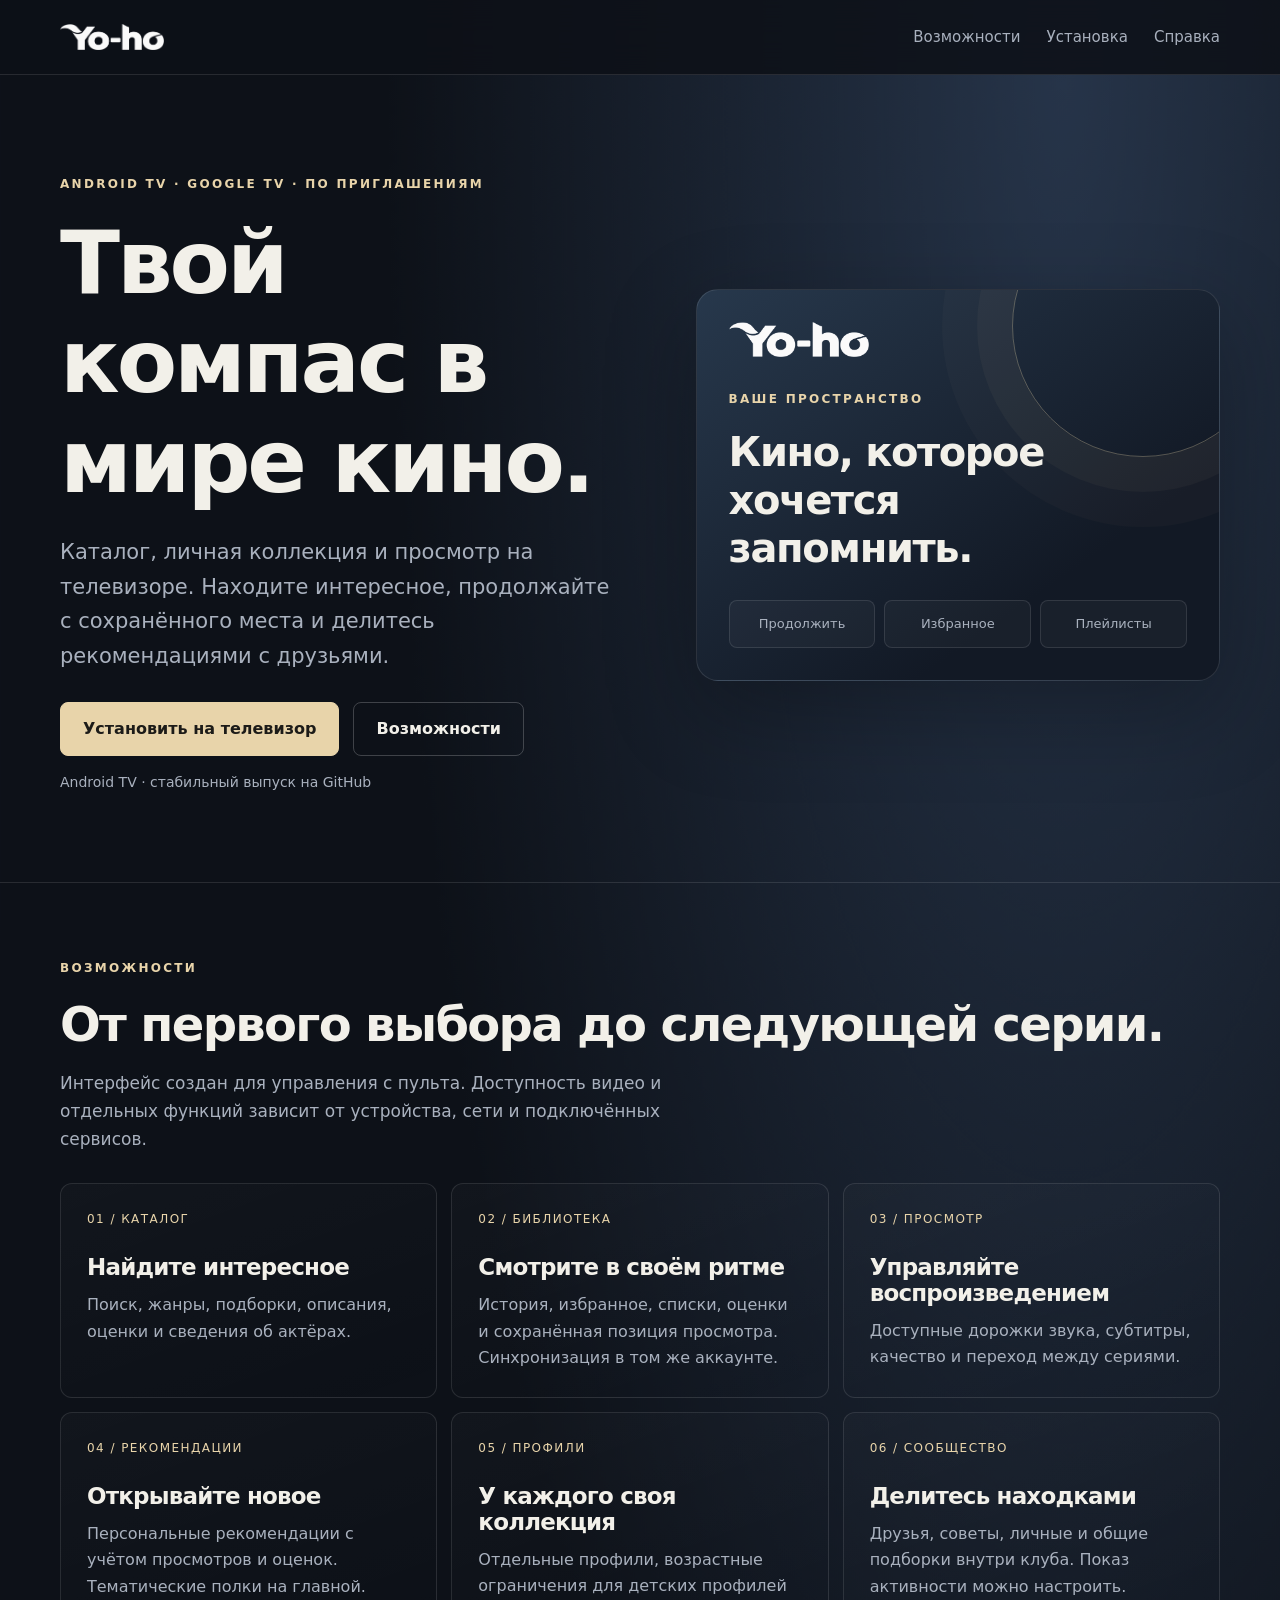
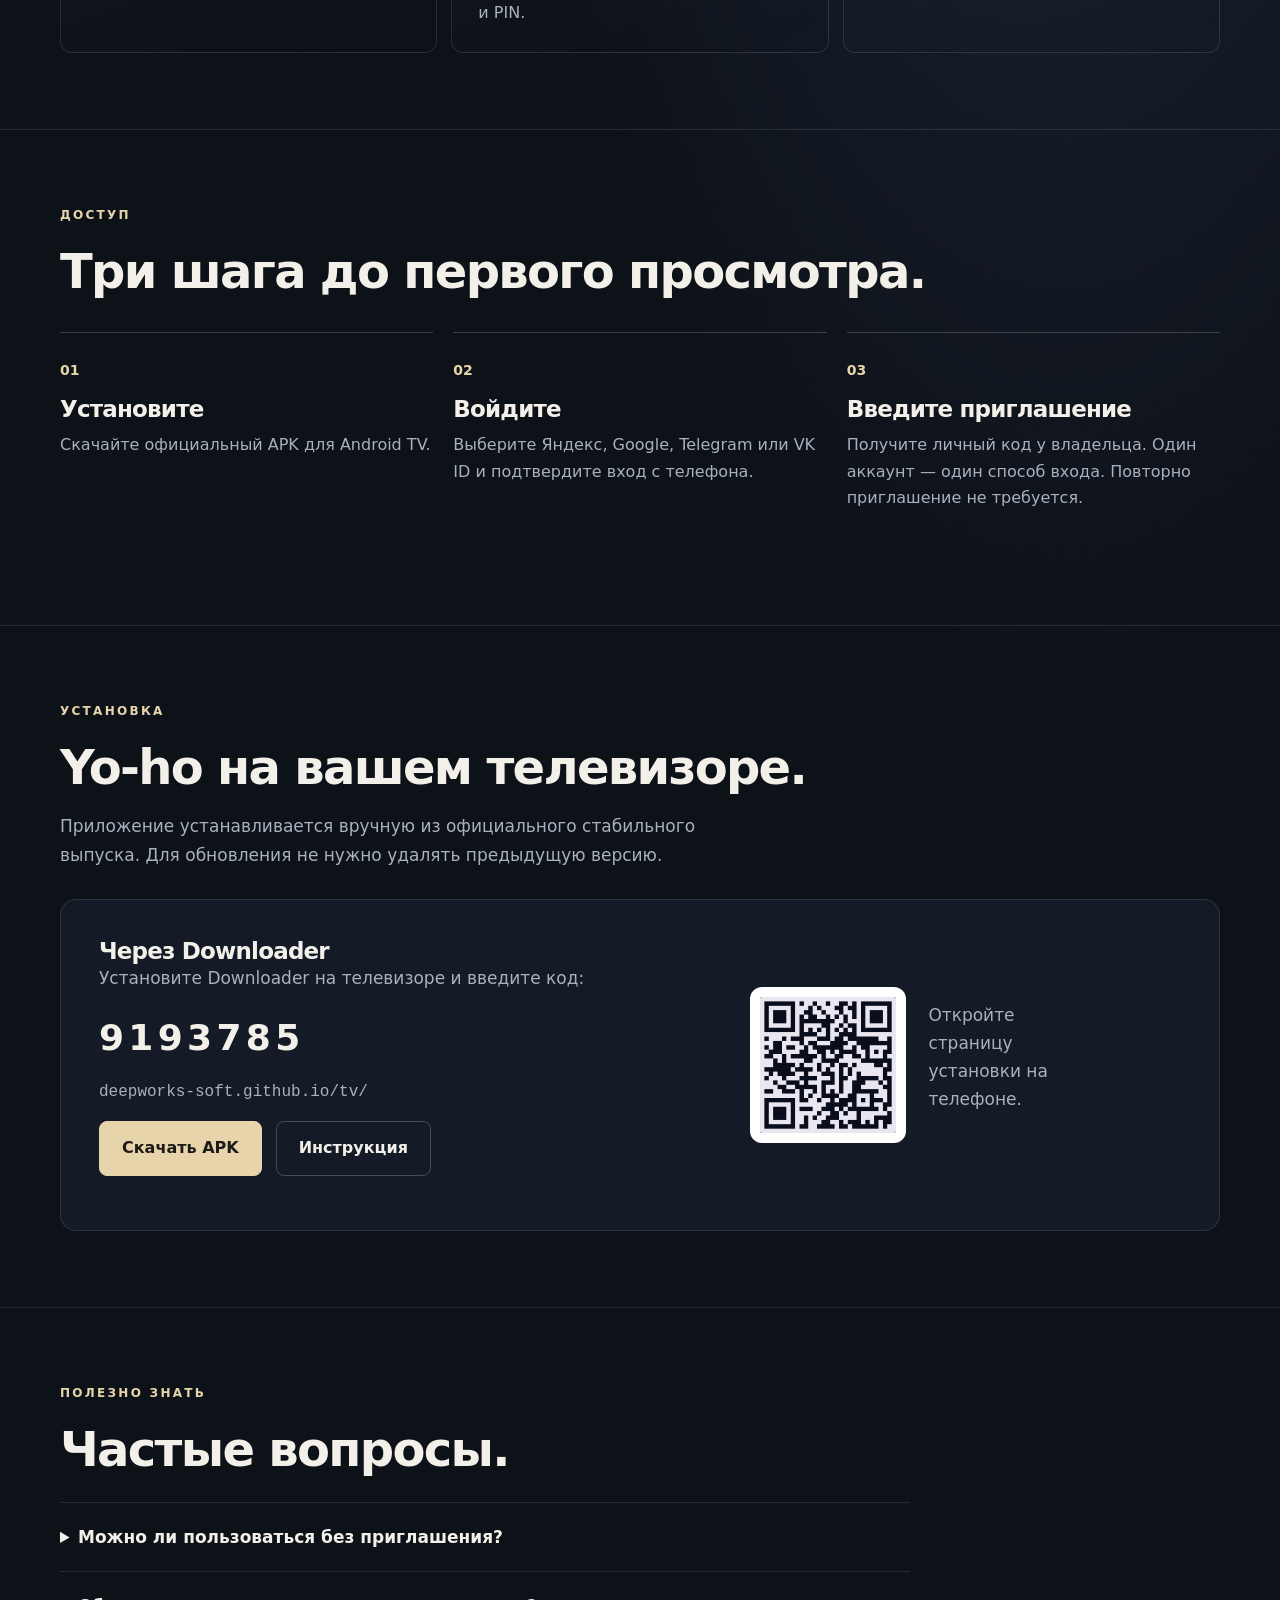
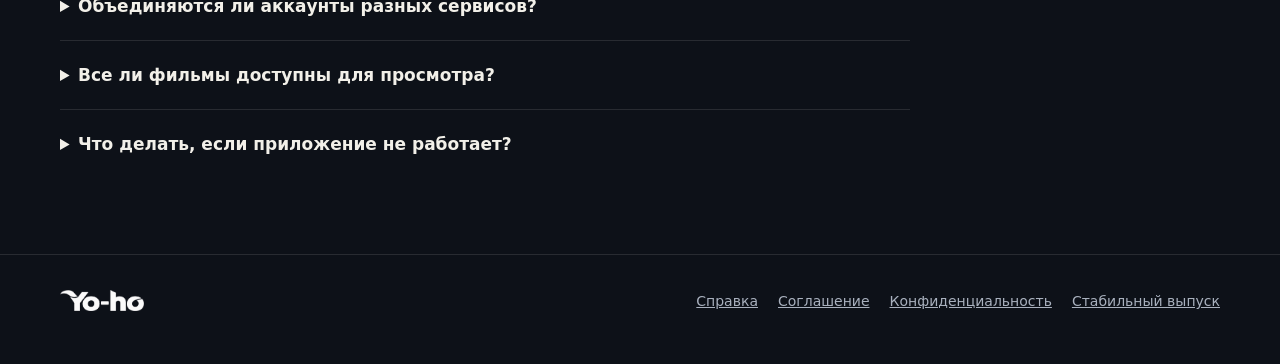
==== commit 6a92fe63: "Draft premium Yo-ho website and synchronized help and privacy pages" ====
--- a/index.html
+++ b/index.html
@@ -1,6 +1 @@
-<!doctype html><html lang="ru"><head><meta charset="utf-8"><meta name="viewport" content="width=device-width,initial-scale=1"><meta name="referrer" content="no-referrer"><meta name="description" content="Yo-ho — приложение для Android TV и Google TV. Доступ по приглашению."><meta property="og:title" content="Yo-ho — кино в вашем ритме"><meta property="og:image" content="og.png"><meta name="theme-color" content="#0b0d12"><title>Yo-ho — кино в вашем ритме</title><link rel="icon" href="favicon.png"><link rel="stylesheet" href="design.css"></head><body><script>if(/Android/.test(navigator.userAgent)&&!/Mobile/.test(navigator.userAgent)&&location.hash!=='#site')location.replace('tv/');</script><header><div class="wrap"><a href="./" aria-label="Yo-ho"><img class="logo" src="logo.png" alt="Yo-ho"></a><nav aria-label="Навигация"><a href="./#features">Возможности</a><a href="./#family">Профили</a><a href="./#install">Установка</a><a href="guide.html">Справка</a></nav></div></header><main><div class="hero"><div class="wrap"><div><span class="eyebrow">Android TV · закрытое сообщество</span><h1>Кино в вашем ритме.</h1><p class="lead">Каталог фильмов и сериалов, личная коллекция, профили и проигрыватель — в одном приложении для телевизора.</p><div class="actions"><a class="btn main" href="#install">Установить Yo-ho</a><a class="btn" href="#features">Возможности</a></div><p class="meta" id="ver" aria-live="polite">Проверяем доступную версию…</p><p class="meta">Доступ к приложению — по личному приглашению.</p></div><div><div class="display" aria-label="Схематичное представление интерфейса Yo-ho"><div class="topline"><img src="logo.png" alt="Yo-ho"><span>Главная</span><span>Фильмы</span><span>Сериалы</span></div><div class="feature"><span>Ваша коллекция</span><strong>Продолжить просмотр</strong></div><div class="shelf-title">Рекомендации для вас</div><div class="shelf" aria-hidden="true"><div class="poster"></div><div class="poster"></div><div class="poster"></div><div class="poster"></div><div class="poster"></div></div></div><p class="illustration">Схема интерфейса, не снимок экрана</p></div></div></div>
-<section id="features"><div class="wrap"><div class="section-head"><span class="eyebrow">Возможности</span><h2>Всё, что помогает выбрать кино.</h2><p>Без обещаний доступности каждого фильма: Yo-ho объединяет информацию о кино и инструменты просмотра.</p></div><div class="cards"><div class="card"><span class="num">01</span><h3>Личная коллекция</h3><p>История, избранное, оценки и списки. Сохранённая позиция позволяет продолжать просмотр.</p></div><div class="card"><span class="num">02</span><h3>Каталог и поиск</h3><p>Карточки фильмов, сезоны, эпизоды, актёры, жанры и фильтры. Голосовой ввод при поддержке устройства.</p></div><div class="card"><span class="num">03</span><h3>Настраиваемый плеер</h3><p>Выбор доступного качества, звуковых дорожек, субтитров и скорости. Управление с пульта.</p></div><div class="card"><span class="num">04</span><h3>Рекомендации и подборки</h3><p>Тематические полки, рекомендации на основе истории и оценки, пользовательские плейлисты.</p></div><div class="card"><span class="num">05</span><h3>Друзья</h3><p>Поиск по никнейму, запросы, советы и просмотр активности в рамках настроек приватности.</p></div><div class="card"><span class="num">06</span><h3>Синхронизация</h3><p>Личные данные и прогресс синхронизируются при входе в тот же аккаунт.</p></div></div></div></section>
-<section id="family" class="family"><div class="wrap split"><div><span class="eyebrow">Личное пространство</span><h2>Один телевизор.<br>Разные профили.</h2><p>У каждого профиля своя история и коллекция. Детский профиль и PIN помогают ограничивать доступ. Возрастные ограничения не заменяют контроль взрослого.</p></div><div class="profiles" aria-label="Пример профилей"><div class="person"><div class="avatar">А</div>Основной</div><div class="person"><div class="avatar">М</div>Личный</div><div class="person"><div class="avatar">Д</div>Детский</div></div></div></section>
-<section id="start"><div class="wrap"><div class="section-head"><span class="eyebrow">Первый вход</span><h2>Ваше приглашение — ваш доступ.</h2></div><div class="steps"><div class="step"><small>01 · Установка</small><h3>Откройте Yo-ho</h3><p>Установите APK на телевизор или приставку с Android TV / Google TV.</p></div><div class="step"><small>02 · Авторизация</small><h3>Выберите сервис</h3><p>Яндекс, Google, Telegram или VK ID — если способ доступен в установленной версии и включён владельцем.</p></div><div class="step"><small>03 · Доступ</small><h3>Введите приглашение</h3><p>Новый аккаунт требует личного кода. При повторном входе используйте тот же сервис.</p></div></div></div></section>
-<section id="install"><div class="wrap"><div class="section-head"><span class="eyebrow">Android TV / Google TV</span><h2>Установите на телевизор.</h2></div><div class="install"><div class="card"><p>Код в приложении Downloader</p><div class="code">9193785</div><p>Или адрес: <a href="tv/">deepworks-soft.github.io/tv</a></p><ol><li>Установите Downloader из Google Play.</li><li>Введите код или адрес и откройте страницу.</li><li>Скачайте APK и подтвердите установку.</li><li>Откройте Yo-ho и войдите в аккаунт.</li></ol></div><div class="card center"><img src="qr-tv.png" class="qr" alt="QR-код страницы установки"><p>Откройте страницу с телефона или скачайте APK.</p><div class="actions" style="justify-content:center"><a class="btn main" id="dl-apk" href="https://github.com/deepworks-soft/yo-ho/releases/latest">Скачать APK</a></div><p id="download-status" class="meta" aria-live="polite"></p></div></div></div></section>
-<section id="faq"><div class="wrap"><span class="eyebrow">Справка</span><h2>Важное перед началом.</h2><div class="faq"><details><summary>Где взять приглашение?</summary><p>У владельца Yo-ho. Код предназначен для одного аккаунта. Для другого способа входа потребуется отдельное приглашение.</p></details><details><summary>Yo-ho — онлайн-кинотеатр?</summary><p>Нет. Это приложение-каталог и проигрыватель для закрытого сообщества. Доступность конкретного видео не гарантируется. Используйте только материалы, на которые у вас есть право.</p></details><details><summary>Как обновить приложение?</summary><p>В настройках откройте раздел «Информация» и проверьте обновления. Установите обновление поверх имеющейся версии.</p></details><details><summary>Что видят друзья?</summary><p>Активность доступна в соответствии с вашими настройками. Управление находится в разделе «Профили и друзья».</p></details><details><summary>Где найти помощь?</summary><p>В приложении откройте Настройки → Справка. Также доступна <a href="guide.html">инструкция</a>.</p></details></div></div></section></main><footer><div class="wrap"><a href="./"><img class="logo" src="logo.png" alt="Yo-ho"></a><nav><a href="guide.html">Справка</a><a href="terms.html">Соглашение</a><a href="privacy.html">Конфиденциальность</a></nav></div></footer><script src="disk.js?v=9"></script><script>const v=document.getElementById('ver'),s=document.getElementById('download-status');document.getElementById('dl-apk').addEventListener('click',function(e){if(!window.YoHo)return;e.preventDefault();YoHo.download('apk',function(t){s.textContent=t||''})});if(window.YoHo)YoHo.current().then(j=>{v.textContent='Стабильная версия '+j.version+' · Android TV'}).catch(()=>{v.textContent='Android TV · версия на GitHub'});</script></body></html>+<!doctype html><html lang="ru"><head><meta charset="utf-8"><meta name="viewport" content="width=device-width, initial-scale=1"><meta name="referrer" content="no-referrer"><meta name="theme-color" content="#0d1118"><title>Yo-ho — твой компас в мире кино</title><meta name="description" content="Каталог фильмов и сериалов, личная коллекция и просмотр на Android TV. Доступ по приглашениям."><link rel="icon" href="favicon.png"><link rel="stylesheet" href="style.css"></head><body><script>if(/Android/.test(navigator.userAgent)&&!/Mobile/.test(navigator.userAgent)&&location.hash!=='#site')location.replace('tv/');</script><header class="top"><div class="wrap"><a href="./" aria-label="Yo-ho — главная"><img src="logo.png" alt="Yo-ho"></a><nav class="nav"><a href="./#features" class="optional">Возможности</a><a href="./#install">Установка</a><a href="guide.html">Справка</a></nav></div></header><main><section class="wrap hero"><div><div class="eyebrow">Android TV · Google TV · По приглашениям</div><h1>Твой компас в мире кино.</h1><p class="lead">Каталог, личная коллекция и просмотр на телевизоре. Находите интересное, продолжайте с сохранённого места и делитесь рекомендациями с друзьями.</p><div class="buttons"><a class="btn primary" href="#install">Установить на телевизор</a><a class="btn" href="#features">Возможности</a></div><div class="small" id="ver" aria-live="polite">Проверяем стабильную версию…</div></div><div class="visual" aria-label="Yo-ho — личная коллекция и каталог"><img class="brand" src="logo.png" alt="Yo-ho"><div><div class="eyebrow">Ваше пространство</div><div class="caption">Кино, которое хочется запомнить.</div><div class="tiles"><div class="tile">Продолжить</div><div class="tile">Избранное</div><div class="tile">Плейлисты</div></div></div></div></section><section id="features" class="section"><div class="wrap"><div class="eyebrow">Возможности</div><h2>От первого выбора до следующей серии.</h2><p class="intro">Интерфейс создан для управления с пульта. Доступность видео и отдельных функций зависит от устройства, сети и подключённых сервисов.</p><div class="grid"><article class="feature"><div class="num">01 / КАТАЛОГ</div><h3>Найдите интересное</h3><p>Поиск, жанры, подборки, описания, оценки и сведения об актёрах.</p></article><article class="feature"><div class="num">02 / БИБЛИОТЕКА</div><h3>Смотрите в своём ритме</h3><p>История, избранное, списки, оценки и сохранённая позиция просмотра. Синхронизация в том же аккаунте.</p></article><article class="feature"><div class="num">03 / ПРОСМОТР</div><h3>Управляйте воспроизведением</h3><p>Доступные дорожки звука, субтитры, качество и переход между сериями.</p></article><article class="feature"><div class="num">04 / РЕКОМЕНДАЦИИ</div><h3>Открывайте новое</h3><p>Персональные рекомендации с учётом просмотров и оценок. Тематические полки на главной.</p></article><article class="feature"><div class="num">05 / ПРОФИЛИ</div><h3>У каждого своя коллекция</h3><p>Отдельные профили, возрастные ограничения для детских профилей и PIN.</p></article><article class="feature"><div class="num">06 / СООБЩЕСТВО</div><h3>Делитесь находками</h3><p>Друзья, советы, личные и общие подборки внутри клуба. Показ активности можно настроить.</p></article></div></div></section><section class="section" id="start"><div class="wrap"><div class="eyebrow">Доступ</div><h2>Три шага до первого просмотра.</h2><div class="steps"><div class="step"><span>01</span><h3>Установите</h3><p>Скачайте официальный APK для Android TV.</p></div><div class="step"><span>02</span><h3>Войдите</h3><p>Выберите Яндекс, Google, Telegram или VK ID и подтвердите вход с телефона.</p></div><div class="step"><span>03</span><h3>Введите приглашение</h3><p>Получите личный код у владельца. Один аккаунт — один способ входа. Повторно приглашение не требуется.</p></div></div></div></section><section class="section" id="install"><div class="wrap"><div class="eyebrow">Установка</div><h2>Yo-ho на вашем телевизоре.</h2><p class="intro">Приложение устанавливается вручную из официального стабильного выпуска. Для обновления не нужно удалять предыдущую версию.</p><div class="install"><div><h3>Через Downloader</h3><p>Установите Downloader на телевизоре и введите код:</p><div class="code">9193785</div><p class="mono">deepworks-soft.github.io/tv/</p><div class="buttons"><a class="btn primary" href="https://github.com/deepworks-soft/yo-ho/releases/latest" id="dl-apk">Скачать APK</a><a class="btn" href="guide.html">Инструкция</a></div><p class="small" id="download-status" aria-live="polite"></p></div><div class="qr"><img src="qr-tv.png" alt="QR-код страницы установки Yo-ho"><p>Откройте страницу установки на телефоне.</p></div></div></div></section><section class="section"><div class="wrap"><div class="eyebrow">Полезно знать</div><h2>Частые вопросы.</h2><div class="faq"><details><summary>Можно ли пользоваться без приглашения?</summary><p>Нет. Для доступа нужен личный код владельца. Уже допущенные аккаунты входят повторно без нового кода.</p></details><details><summary>Объединяются ли аккаунты разных сервисов?</summary><p>Нет. Каждый способ входа связан со своим аккаунтом и личными данными.</p></details><details><summary>Все ли фильмы доступны для просмотра?</summary><p>Нет. Наличие карточки не гарантирует доступность видео. Используйте материалы, на просмотр которых у вас есть право.</p></details><details><summary>Что делать, если приложение не работает?</summary><p>Проверьте сеть и обновления. В приложении откройте Настройки → Справка → Сообщить о проблеме.</p></details></div></div></section></main><footer><div class="wrap"><a href="./"><img src="logo.png" alt="Yo-ho"></a><nav><a href="guide.html">Справка</a><a href="terms.html">Соглашение</a><a href="privacy.html">Конфиденциальность</a><a href="https://github.com/deepworks-soft/yo-ho/releases/latest">Стабильный выпуск</a></nav></div></footer><script src="disk.js?v=9"></script><script>(function(){var v=document.getElementById('ver'),d=document.getElementById('dl-apk'),s=document.getElementById('download-status');d.addEventListener('click',function(e){e.preventDefault();YoHo.download('apk',function(t){s.textContent=t;});});YoHo.current().then(function(j){v.textContent='Стабильная версия '+j.version+' · Android TV';}).catch(function(){v.textContent='Android TV · стабильный выпуск на GitHub';});})();</script></body></html>
--- a/style.css
+++ b/style.css
@@ -0,0 +1 @@
+:root{color-scheme:dark;--ink:#f2f0e9;--muted:#a9b1be;--accent:#e8d4aa;--bg:#0d1118;--panel:#141b26;--line:#ffffff1c;--max:1160px}*{box-sizing:border-box}html{scroll-behavior:smooth;background:var(--bg)}body{margin:0;color:var(--ink);font:400 17px/1.65 system-ui,-apple-system,BlinkMacSystemFont,"Segoe UI",sans-serif;background:radial-gradient(ellipse at 83% 2%,#263449 0,transparent 45%),var(--bg)}a{color:inherit}a:focus-visible,button:focus-visible{outline:3px solid var(--accent);outline-offset:5px}img{max-width:100%;height:auto}p{margin:0 0 16px;color:var(--muted)}h1,h2,h3{margin:0;line-height:1.13;letter-spacing:-.035em}h1{font-size:clamp(44px,7vw,88px);font-weight:650;max-width:11ch}h2{font-size:clamp(30px,4.5vw,48px);font-weight:620}h3{font-size:23px;font-weight:620}.wrap{width:min(var(--max),calc(100% - 64px));margin:auto}.top{border-bottom:1px solid var(--line);background:#0d1118dd;position:sticky;top:0;z-index:5;backdrop-filter:blur(16px)}.top .wrap{height:74px;display:flex;align-items:center;justify-content:space-between;gap:20px}.top img{width:104px;display:block}.nav{display:flex;align-items:center;gap:26px}.nav a{text-decoration:none;color:var(--muted);font-size:15px}.nav a:hover{color:var(--ink)}.eyebrow{font-size:12px;text-transform:uppercase;letter-spacing:.19em;font-weight:650;color:var(--accent);margin-bottom:18px}.hero{padding:100px 0 88px;display:grid;grid-template-columns:1.05fr .95fr;gap:56px;align-items:center}.lead{font-size:21px;max-width:42ch;margin:24px 0 28px}.buttons{display:flex;align-items:center;gap:14px;flex-wrap:wrap}.btn{display:inline-flex;align-items:center;justify-content:center;text-decoration:none;border-radius:8px;border:1px solid #ffffff35;padding:13px 22px;font-weight:650;font-size:16px;min-height:50px;cursor:pointer;background:transparent;color:var(--ink)}.btn.primary{background:var(--accent);color:#1c1b18;border-color:var(--accent)}.btn:hover{filter:brightness(1.13)}.small{font-size:14px;color:var(--muted);margin-top:15px}.visual{position:relative;min-height:392px;display:flex;flex-direction:column;justify-content:space-between;overflow:hidden;border:1px solid var(--line);border-radius:22px;padding:32px;background:linear-gradient(145deg,#27384c,#121925 72%);box-shadow:0 28px 90px #0004}.visual:before{content:"";width:260px;height:260px;position:absolute;right:-55px;top:-95px;border:1px solid #e8d4aa50;border-radius:50%;box-shadow:0 0 0 35px #e8d4aa09,0 0 0 70px #e8d4aa06;pointer-events:none}.visual .brand{width:140px;position:relative}.visual .caption{position:relative;font-size:clamp(26px,3.4vw,40px);line-height:1.2;font-weight:550;max-width:13ch;letter-spacing:-.035em}.visual .tiles{display:grid;grid-template-columns:repeat(3,1fr);gap:9px;position:relative;margin-top:28px}.tile{padding:12px 9px;border:1px solid #ffffff1c;border-radius:8px;background:#ffffff08;font-size:13px;color:var(--muted);text-align:center}.section{border-top:1px solid var(--line);padding:76px 0}.intro{max-width:650px;margin:18px 0 30px}.grid{display:grid;grid-template-columns:repeat(3,1fr);gap:14px}.feature{padding:26px;border:1px solid var(--line);border-radius:12px;background:linear-gradient(160deg,#ffffff06,transparent)}.feature .num{font-size:12px;color:var(--accent);letter-spacing:.12em;margin-bottom:24px}.feature p{margin:12px 0 0;font-size:16px}.steps{display:grid;grid-template-columns:repeat(3,1fr);gap:20px;margin-top:34px}.step{padding:22px 0;border-top:1px solid #ffffff30}.step span{color:var(--accent);font-size:14px;font-weight:600}.step h3{margin:13px 0 10px}.step p{font-size:16px}.install{display:grid;grid-template-columns:1fr 1fr;gap:40px;align-items:center;background:var(--panel);border:1px solid var(--line);border-radius:16px;padding:38px}.code{font-size:36px;letter-spacing:.12em;font-weight:600;color:var(--ink);margin:12px 0}.mono{overflow-wrap:anywhere;font-family:monospace;font-size:16px}.qr{display:flex;gap:22px;align-items:center;justify-content:center}.qr img{width:156px;border:10px solid white;border-radius:12px}.qr p{max-width:15ch}.faq{max-width:850px;margin-top:26px}details{border-top:1px solid var(--line);padding:20px 0}summary{font-weight:600;cursor:pointer}details p{margin:12px 0 0}footer{padding:35px 0 45px;border-top:1px solid var(--line)}footer .wrap{display:flex;justify-content:space-between;gap:24px;flex-wrap:wrap}footer img{width:84px;align-self:flex-start}footer nav{display:flex;flex-wrap:wrap;gap:20px;font-size:14px;color:var(--muted)}.doc{max-width:820px;margin:0 auto;padding:65px 0 100px}.doc h1{font-size:clamp(34px,5vw,58px);max-width:none;margin-bottom:35px}.doc h2{font-size:27px;margin:38px 0 16px}.doc p,.doc li{color:#c7cbd2}.doc li{margin:8px 0}.doc strong{color:var(--ink)}.toc{display:flex;flex-wrap:wrap;gap:10px 20px;margin:0 0 30px;padding:0;list-style:none}.toc a{font-size:15px;color:var(--accent)}@media(max-width:780px){.wrap{width:calc(100% - 36px)}.top .wrap{height:64px}.nav{gap:15px}.nav a{font-size:13px}.nav a.optional{display:none}.hero{grid-template-columns:1fr;padding:55px 0;gap:28px}.visual{min-height:300px;padding:24px}.grid,.steps,.install{grid-template-columns:1fr}.section{padding:50px 0}.install{padding:24px;gap:24px}.qr{justify-content:flex-start}.lead{font-size:19px}.doc{padding:35px 0 65px}.tile{font-size:12px}}@media(prefers-reduced-motion:reduce){html{scroll-behavior:auto}}
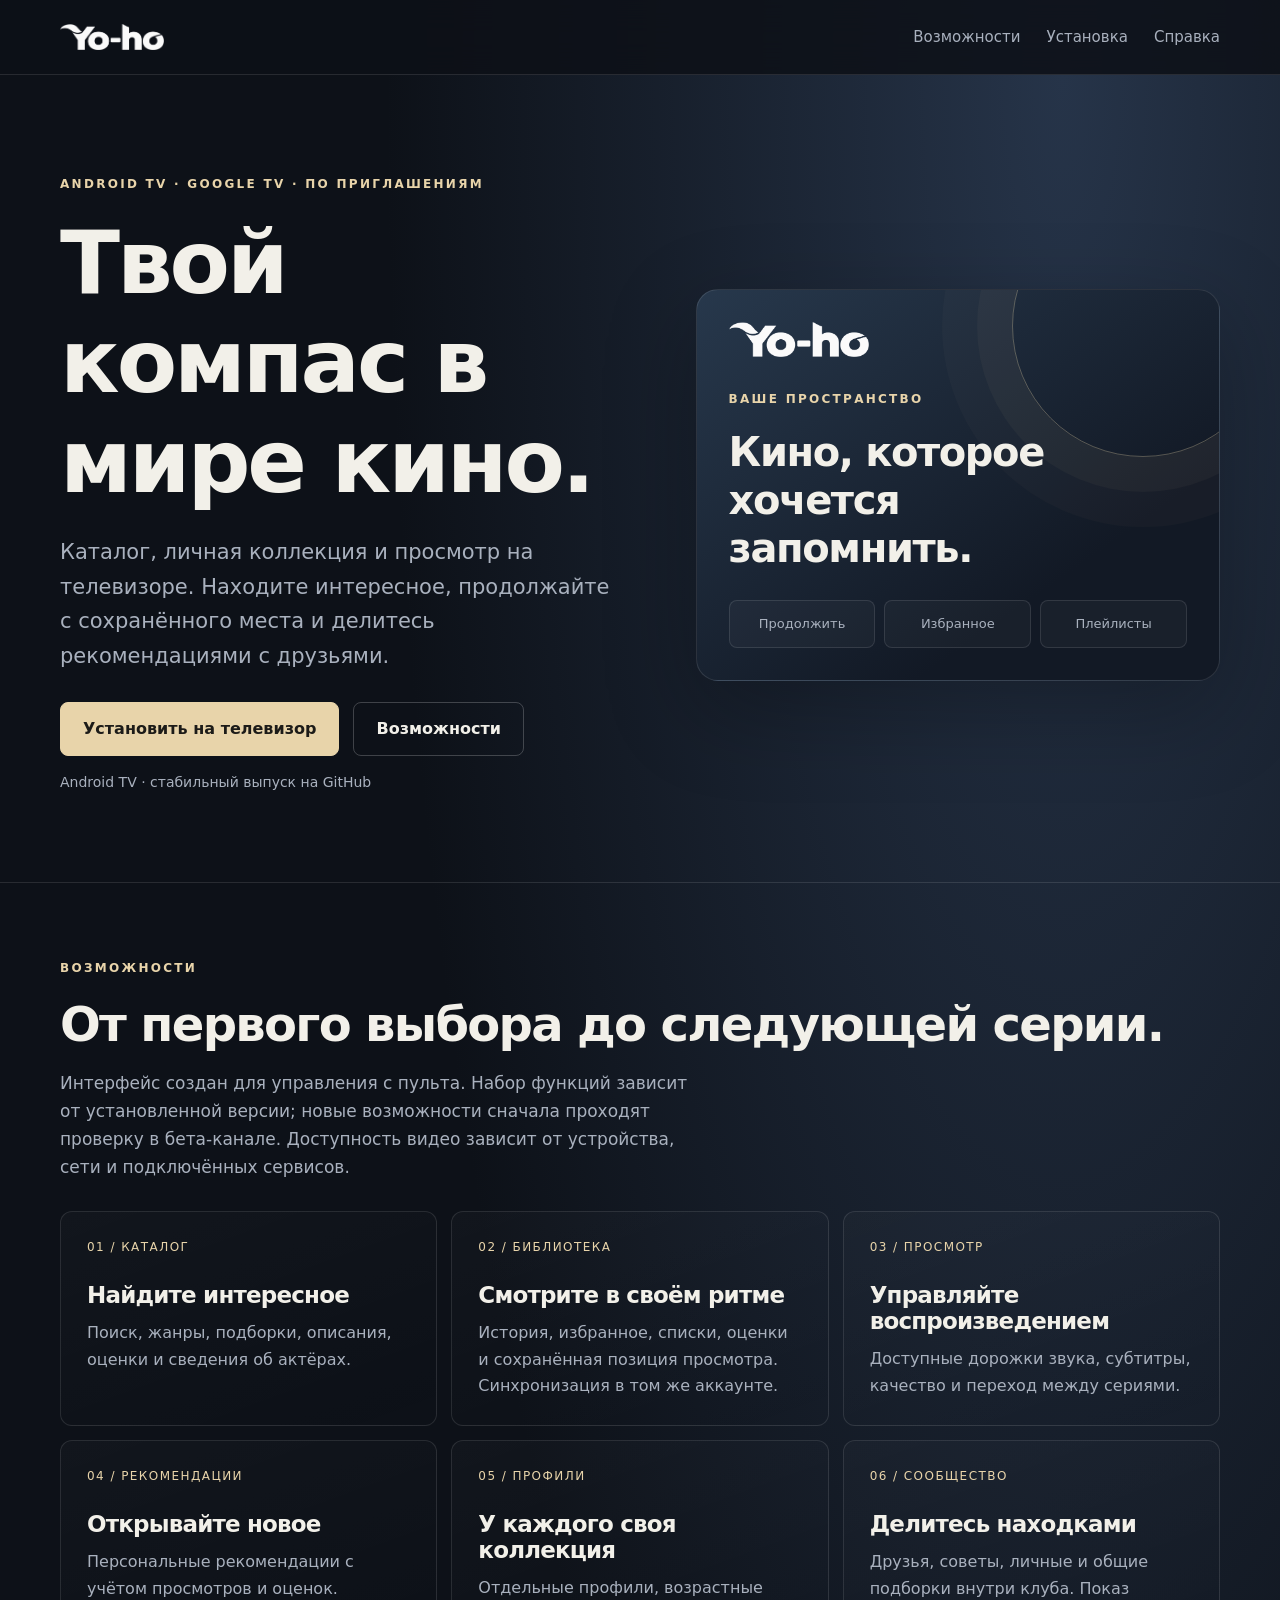
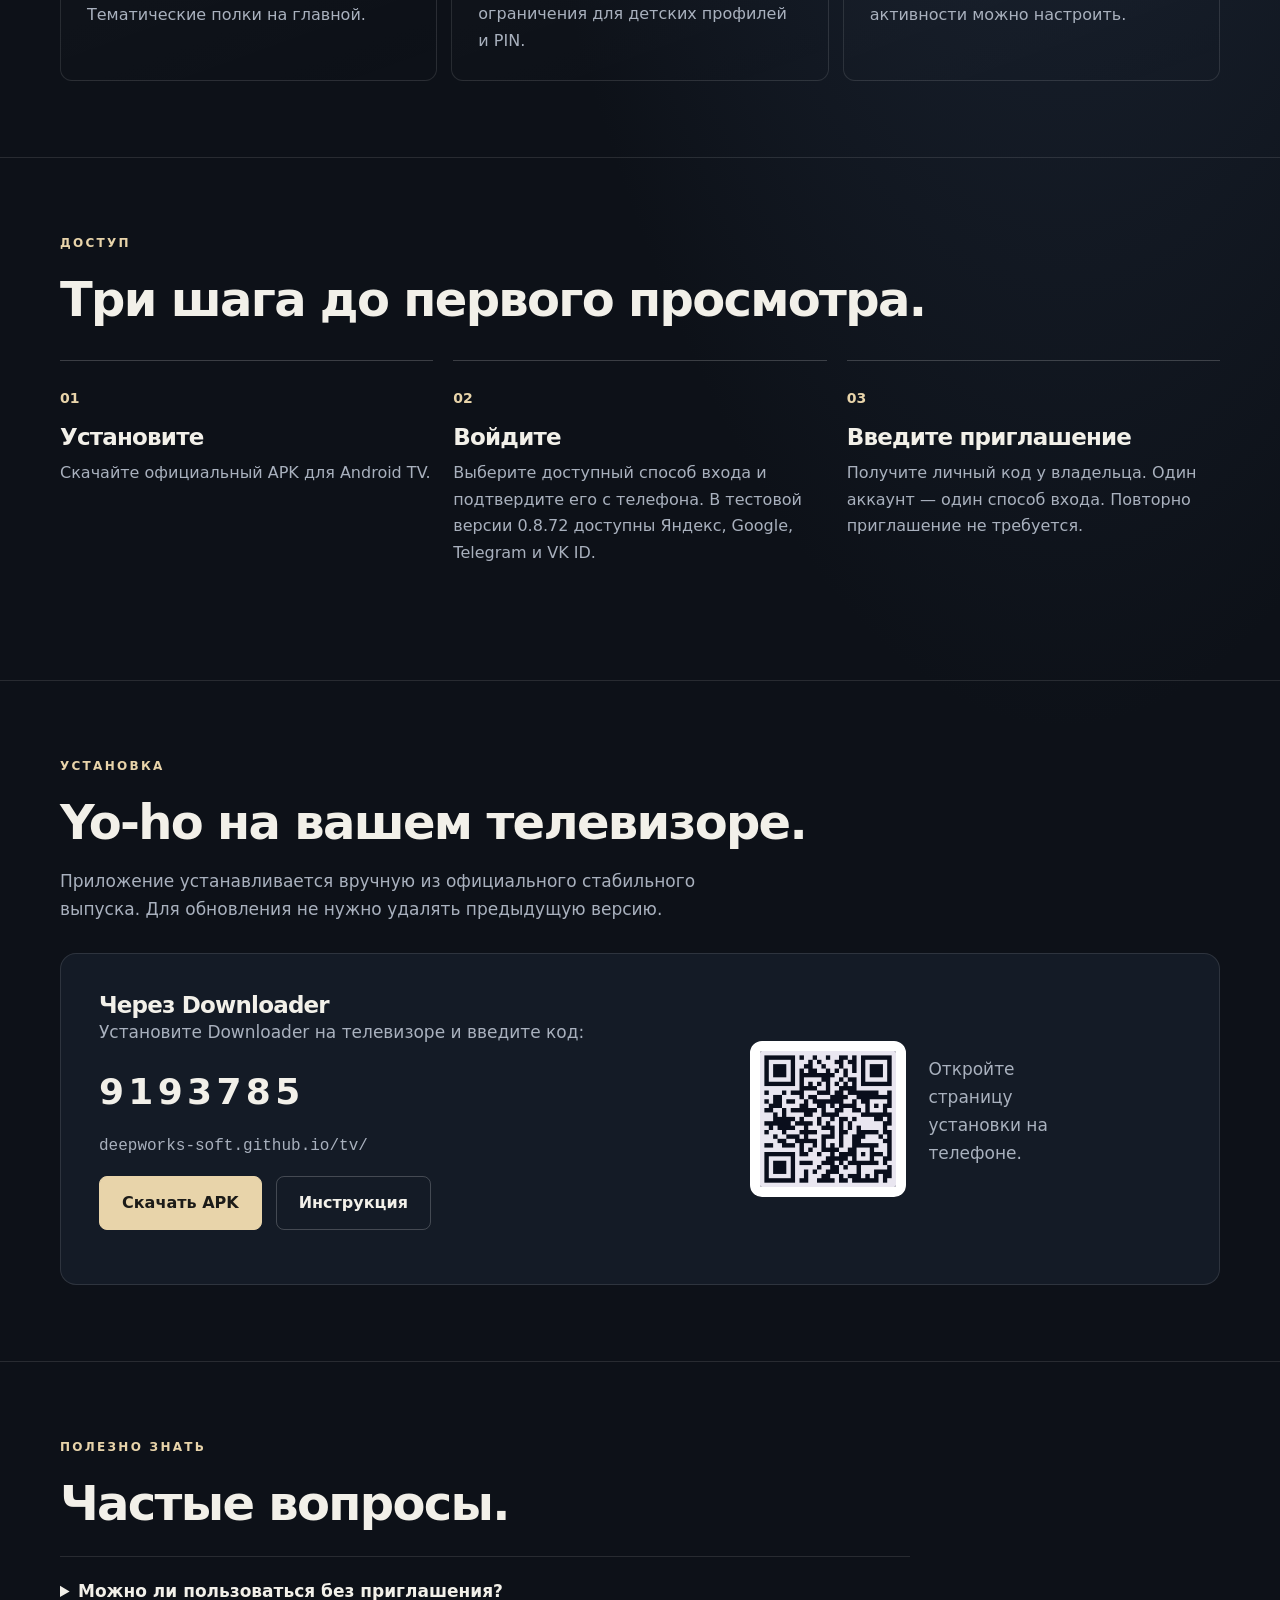
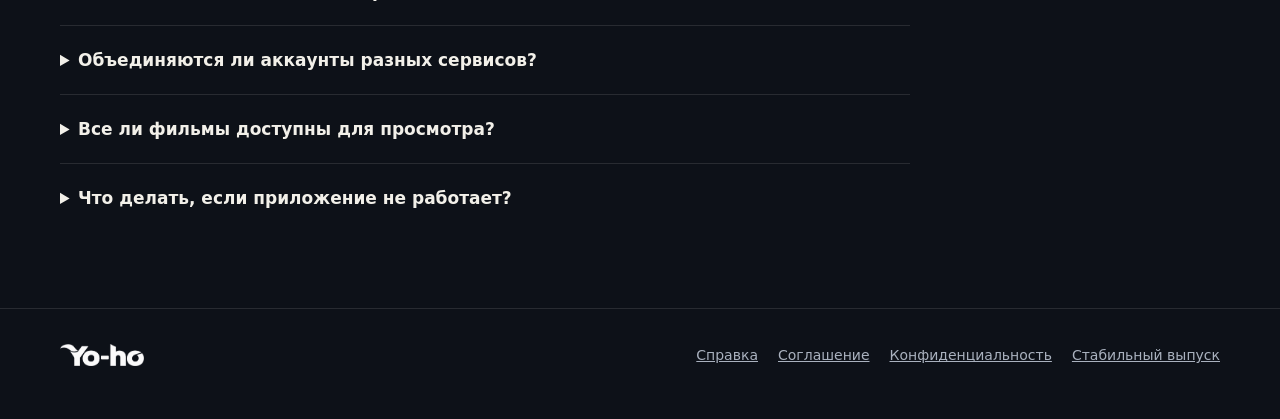
==== commit 3a01dab3: "Distinguish tested beta features from current stable download" ====
--- a/index.html
+++ b/index.html
@@ -1 +1 @@
-<!doctype html><html lang="ru"><head><meta charset="utf-8"><meta name="viewport" content="width=device-width, initial-scale=1"><meta name="referrer" content="no-referrer"><meta name="theme-color" content="#0d1118"><title>Yo-ho — твой компас в мире кино</title><meta name="description" content="Каталог фильмов и сериалов, личная коллекция и просмотр на Android TV. Доступ по приглашениям."><link rel="icon" href="favicon.png"><link rel="stylesheet" href="style.css"></head><body><script>if(/Android/.test(navigator.userAgent)&&!/Mobile/.test(navigator.userAgent)&&location.hash!=='#site')location.replace('tv/');</script><header class="top"><div class="wrap"><a href="./" aria-label="Yo-ho — главная"><img src="logo.png" alt="Yo-ho"></a><nav class="nav"><a href="./#features" class="optional">Возможности</a><a href="./#install">Установка</a><a href="guide.html">Справка</a></nav></div></header><main><section class="wrap hero"><div><div class="eyebrow">Android TV · Google TV · По приглашениям</div><h1>Твой компас в мире кино.</h1><p class="lead">Каталог, личная коллекция и просмотр на телевизоре. Находите интересное, продолжайте с сохранённого места и делитесь рекомендациями с друзьями.</p><div class="buttons"><a class="btn primary" href="#install">Установить на телевизор</a><a class="btn" href="#features">Возможности</a></div><div class="small" id="ver" aria-live="polite">Проверяем стабильную версию…</div></div><div class="visual" aria-label="Yo-ho — личная коллекция и каталог"><img class="brand" src="logo.png" alt="Yo-ho"><div><div class="eyebrow">Ваше пространство</div><div class="caption">Кино, которое хочется запомнить.</div><div class="tiles"><div class="tile">Продолжить</div><div class="tile">Избранное</div><div class="tile">Плейлисты</div></div></div></div></section><section id="features" class="section"><div class="wrap"><div class="eyebrow">Возможности</div><h2>От первого выбора до следующей серии.</h2><p class="intro">Интерфейс создан для управления с пульта. Доступность видео и отдельных функций зависит от устройства, сети и подключённых сервисов.</p><div class="grid"><article class="feature"><div class="num">01 / КАТАЛОГ</div><h3>Найдите интересное</h3><p>Поиск, жанры, подборки, описания, оценки и сведения об актёрах.</p></article><article class="feature"><div class="num">02 / БИБЛИОТЕКА</div><h3>Смотрите в своём ритме</h3><p>История, избранное, списки, оценки и сохранённая позиция просмотра. Синхронизация в том же аккаунте.</p></article><article class="feature"><div class="num">03 / ПРОСМОТР</div><h3>Управляйте воспроизведением</h3><p>Доступные дорожки звука, субтитры, качество и переход между сериями.</p></article><article class="feature"><div class="num">04 / РЕКОМЕНДАЦИИ</div><h3>Открывайте новое</h3><p>Персональные рекомендации с учётом просмотров и оценок. Тематические полки на главной.</p></article><article class="feature"><div class="num">05 / ПРОФИЛИ</div><h3>У каждого своя коллекция</h3><p>Отдельные профили, возрастные ограничения для детских профилей и PIN.</p></article><article class="feature"><div class="num">06 / СООБЩЕСТВО</div><h3>Делитесь находками</h3><p>Друзья, советы, личные и общие подборки внутри клуба. Показ активности можно настроить.</p></article></div></div></section><section class="section" id="start"><div class="wrap"><div class="eyebrow">Доступ</div><h2>Три шага до первого просмотра.</h2><div class="steps"><div class="step"><span>01</span><h3>Установите</h3><p>Скачайте официальный APK для Android TV.</p></div><div class="step"><span>02</span><h3>Войдите</h3><p>Выберите Яндекс, Google, Telegram или VK ID и подтвердите вход с телефона.</p></div><div class="step"><span>03</span><h3>Введите приглашение</h3><p>Получите личный код у владельца. Один аккаунт — один способ входа. Повторно приглашение не требуется.</p></div></div></div></section><section class="section" id="install"><div class="wrap"><div class="eyebrow">Установка</div><h2>Yo-ho на вашем телевизоре.</h2><p class="intro">Приложение устанавливается вручную из официального стабильного выпуска. Для обновления не нужно удалять предыдущую версию.</p><div class="install"><div><h3>Через Downloader</h3><p>Установите Downloader на телевизоре и введите код:</p><div class="code">9193785</div><p class="mono">deepworks-soft.github.io/tv/</p><div class="buttons"><a class="btn primary" href="https://github.com/deepworks-soft/yo-ho/releases/latest" id="dl-apk">Скачать APK</a><a class="btn" href="guide.html">Инструкция</a></div><p class="small" id="download-status" aria-live="polite"></p></div><div class="qr"><img src="qr-tv.png" alt="QR-код страницы установки Yo-ho"><p>Откройте страницу установки на телефоне.</p></div></div></div></section><section class="section"><div class="wrap"><div class="eyebrow">Полезно знать</div><h2>Частые вопросы.</h2><div class="faq"><details><summary>Можно ли пользоваться без приглашения?</summary><p>Нет. Для доступа нужен личный код владельца. Уже допущенные аккаунты входят повторно без нового кода.</p></details><details><summary>Объединяются ли аккаунты разных сервисов?</summary><p>Нет. Каждый способ входа связан со своим аккаунтом и личными данными.</p></details><details><summary>Все ли фильмы доступны для просмотра?</summary><p>Нет. Наличие карточки не гарантирует доступность видео. Используйте материалы, на просмотр которых у вас есть право.</p></details><details><summary>Что делать, если приложение не работает?</summary><p>Проверьте сеть и обновления. В приложении откройте Настройки → Справка → Сообщить о проблеме.</p></details></div></div></section></main><footer><div class="wrap"><a href="./"><img src="logo.png" alt="Yo-ho"></a><nav><a href="guide.html">Справка</a><a href="terms.html">Соглашение</a><a href="privacy.html">Конфиденциальность</a><a href="https://github.com/deepworks-soft/yo-ho/releases/latest">Стабильный выпуск</a></nav></div></footer><script src="disk.js?v=9"></script><script>(function(){var v=document.getElementById('ver'),d=document.getElementById('dl-apk'),s=document.getElementById('download-status');d.addEventListener('click',function(e){e.preventDefault();YoHo.download('apk',function(t){s.textContent=t;});});YoHo.current().then(function(j){v.textContent='Стабильная версия '+j.version+' · Android TV';}).catch(function(){v.textContent='Android TV · стабильный выпуск на GitHub';});})();</script></body></html>+<!doctype html><html lang="ru"><head><meta charset="utf-8"><meta name="viewport" content="width=device-width, initial-scale=1"><meta name="referrer" content="no-referrer"><meta name="theme-color" content="#0d1118"><title>Yo-ho — твой компас в мире кино</title><meta name="description" content="Каталог фильмов и сериалов, личная коллекция и просмотр на Android TV. Доступ по приглашениям."><link rel="icon" href="favicon.png"><link rel="stylesheet" href="style.css"></head><body><script>if(/Android/.test(navigator.userAgent)&&!/Mobile/.test(navigator.userAgent)&&location.hash!=='#site')location.replace('tv/');</script><header class="top"><div class="wrap"><a href="./" aria-label="Yo-ho — главная"><img src="logo.png" alt="Yo-ho"></a><nav class="nav"><a href="./#features" class="optional">Возможности</a><a href="./#install">Установка</a><a href="guide.html">Справка</a></nav></div></header><main><section class="wrap hero"><div><div class="eyebrow">Android TV · Google TV · По приглашениям</div><h1>Твой компас в мире кино.</h1><p class="lead">Каталог, личная коллекция и просмотр на телевизоре. Находите интересное, продолжайте с сохранённого места и делитесь рекомендациями с друзьями.</p><div class="buttons"><a class="btn primary" href="#install">Установить на телевизор</a><a class="btn" href="#features">Возможности</a></div><div class="small" id="ver" aria-live="polite">Проверяем стабильную версию…</div></div><div class="visual" aria-label="Yo-ho — личная коллекция и каталог"><img class="brand" src="logo.png" alt="Yo-ho"><div><div class="eyebrow">Ваше пространство</div><div class="caption">Кино, которое хочется запомнить.</div><div class="tiles"><div class="tile">Продолжить</div><div class="tile">Избранное</div><div class="tile">Плейлисты</div></div></div></div></section><section id="features" class="section"><div class="wrap"><div class="eyebrow">Возможности</div><h2>От первого выбора до следующей серии.</h2><p class="intro">Интерфейс создан для управления с пульта. Набор функций зависит от установленной версии; новые возможности сначала проходят проверку в бета-канале. Доступность видео зависит от устройства, сети и подключённых сервисов.</p><div class="grid"><article class="feature"><div class="num">01 / КАТАЛОГ</div><h3>Найдите интересное</h3><p>Поиск, жанры, подборки, описания, оценки и сведения об актёрах.</p></article><article class="feature"><div class="num">02 / БИБЛИОТЕКА</div><h3>Смотрите в своём ритме</h3><p>История, избранное, списки, оценки и сохранённая позиция просмотра. Синхронизация в том же аккаунте.</p></article><article class="feature"><div class="num">03 / ПРОСМОТР</div><h3>Управляйте воспроизведением</h3><p>Доступные дорожки звука, субтитры, качество и переход между сериями.</p></article><article class="feature"><div class="num">04 / РЕКОМЕНДАЦИИ</div><h3>Открывайте новое</h3><p>Персональные рекомендации с учётом просмотров и оценок. Тематические полки на главной.</p></article><article class="feature"><div class="num">05 / ПРОФИЛИ</div><h3>У каждого своя коллекция</h3><p>Отдельные профили, возрастные ограничения для детских профилей и PIN.</p></article><article class="feature"><div class="num">06 / СООБЩЕСТВО</div><h3>Делитесь находками</h3><p>Друзья, советы, личные и общие подборки внутри клуба. Показ активности можно настроить.</p></article></div></div></section><section class="section" id="start"><div class="wrap"><div class="eyebrow">Доступ</div><h2>Три шага до первого просмотра.</h2><div class="steps"><div class="step"><span>01</span><h3>Установите</h3><p>Скачайте официальный APK для Android TV.</p></div><div class="step"><span>02</span><h3>Войдите</h3><p>Выберите доступный способ входа и подтвердите его с телефона. В тестовой версии 0.8.72 доступны Яндекс, Google, Telegram и VK ID.</p></div><div class="step"><span>03</span><h3>Введите приглашение</h3><p>Получите личный код у владельца. Один аккаунт — один способ входа. Повторно приглашение не требуется.</p></div></div></div></section><section class="section" id="install"><div class="wrap"><div class="eyebrow">Установка</div><h2>Yo-ho на вашем телевизоре.</h2><p class="intro">Приложение устанавливается вручную из официального стабильного выпуска. Для обновления не нужно удалять предыдущую версию.</p><div class="install"><div><h3>Через Downloader</h3><p>Установите Downloader на телевизоре и введите код:</p><div class="code">9193785</div><p class="mono">deepworks-soft.github.io/tv/</p><div class="buttons"><a class="btn primary" href="https://github.com/deepworks-soft/yo-ho/releases/latest" id="dl-apk">Скачать APK</a><a class="btn" href="guide.html">Инструкция</a></div><p class="small" id="download-status" aria-live="polite"></p></div><div class="qr"><img src="qr-tv.png" alt="QR-код страницы установки Yo-ho"><p>Откройте страницу установки на телефоне.</p></div></div></div></section><section class="section"><div class="wrap"><div class="eyebrow">Полезно знать</div><h2>Частые вопросы.</h2><div class="faq"><details><summary>Можно ли пользоваться без приглашения?</summary><p>Для участия в клубе требуется личный код владельца. В тестовой версии 0.8.72 основное меню открывается только после подтверждения доступа. Уже допущенные аккаунты входят без нового кода.</p></details><details><summary>Объединяются ли аккаунты разных сервисов?</summary><p>Нет. Каждый способ входа связан со своим аккаунтом и личными данными.</p></details><details><summary>Все ли фильмы доступны для просмотра?</summary><p>Нет. Наличие карточки не гарантирует доступность видео. Используйте материалы, на просмотр которых у вас есть право.</p></details><details><summary>Что делать, если приложение не работает?</summary><p>Проверьте сеть и обновления. В приложении откройте Настройки → Справка → Сообщить о проблеме.</p></details></div></div></section></main><footer><div class="wrap"><a href="./"><img src="logo.png" alt="Yo-ho"></a><nav><a href="guide.html">Справка</a><a href="terms.html">Соглашение</a><a href="privacy.html">Конфиденциальность</a><a href="https://github.com/deepworks-soft/yo-ho/releases/latest">Стабильный выпуск</a></nav></div></footer><script src="disk.js?v=9"></script><script>(function(){var v=document.getElementById('ver'),d=document.getElementById('dl-apk'),s=document.getElementById('download-status');d.addEventListener('click',function(e){e.preventDefault();YoHo.download('apk',function(t){s.textContent=t;});});YoHo.current().then(function(j){v.textContent='Стабильная версия '+j.version+' · Android TV';}).catch(function(){v.textContent='Android TV · стабильный выпуск на GitHub';});})();</script></body></html>
--- a/style.css
+++ b/style.css
@@ -1 +1,3 @@
-:root{color-scheme:dark;--ink:#f2f0e9;--muted:#a9b1be;--accent:#e8d4aa;--bg:#0d1118;--panel:#141b26;--line:#ffffff1c;--max:1160px}*{box-sizing:border-box}html{scroll-behavior:smooth;background:var(--bg)}body{margin:0;color:var(--ink);font:400 17px/1.65 system-ui,-apple-system,BlinkMacSystemFont,"Segoe UI",sans-serif;background:radial-gradient(ellipse at 83% 2%,#263449 0,transparent 45%),var(--bg)}a{color:inherit}a:focus-visible,button:focus-visible{outline:3px solid var(--accent);outline-offset:5px}img{max-width:100%;height:auto}p{margin:0 0 16px;color:var(--muted)}h1,h2,h3{margin:0;line-height:1.13;letter-spacing:-.035em}h1{font-size:clamp(44px,7vw,88px);font-weight:650;max-width:11ch}h2{font-size:clamp(30px,4.5vw,48px);font-weight:620}h3{font-size:23px;font-weight:620}.wrap{width:min(var(--max),calc(100% - 64px));margin:auto}.top{border-bottom:1px solid var(--line);background:#0d1118dd;position:sticky;top:0;z-index:5;backdrop-filter:blur(16px)}.top .wrap{height:74px;display:flex;align-items:center;justify-content:space-between;gap:20px}.top img{width:104px;display:block}.nav{display:flex;align-items:center;gap:26px}.nav a{text-decoration:none;color:var(--muted);font-size:15px}.nav a:hover{color:var(--ink)}.eyebrow{font-size:12px;text-transform:uppercase;letter-spacing:.19em;font-weight:650;color:var(--accent);margin-bottom:18px}.hero{padding:100px 0 88px;display:grid;grid-template-columns:1.05fr .95fr;gap:56px;align-items:center}.lead{font-size:21px;max-width:42ch;margin:24px 0 28px}.buttons{display:flex;align-items:center;gap:14px;flex-wrap:wrap}.btn{display:inline-flex;align-items:center;justify-content:center;text-decoration:none;border-radius:8px;border:1px solid #ffffff35;padding:13px 22px;font-weight:650;font-size:16px;min-height:50px;cursor:pointer;background:transparent;color:var(--ink)}.btn.primary{background:var(--accent);color:#1c1b18;border-color:var(--accent)}.btn:hover{filter:brightness(1.13)}.small{font-size:14px;color:var(--muted);margin-top:15px}.visual{position:relative;min-height:392px;display:flex;flex-direction:column;justify-content:space-between;overflow:hidden;border:1px solid var(--line);border-radius:22px;padding:32px;background:linear-gradient(145deg,#27384c,#121925 72%);box-shadow:0 28px 90px #0004}.visual:before{content:"";width:260px;height:260px;position:absolute;right:-55px;top:-95px;border:1px solid #e8d4aa50;border-radius:50%;box-shadow:0 0 0 35px #e8d4aa09,0 0 0 70px #e8d4aa06;pointer-events:none}.visual .brand{width:140px;position:relative}.visual .caption{position:relative;font-size:clamp(26px,3.4vw,40px);line-height:1.2;font-weight:550;max-width:13ch;letter-spacing:-.035em}.visual .tiles{display:grid;grid-template-columns:repeat(3,1fr);gap:9px;position:relative;margin-top:28px}.tile{padding:12px 9px;border:1px solid #ffffff1c;border-radius:8px;background:#ffffff08;font-size:13px;color:var(--muted);text-align:center}.section{border-top:1px solid var(--line);padding:76px 0}.intro{max-width:650px;margin:18px 0 30px}.grid{display:grid;grid-template-columns:repeat(3,1fr);gap:14px}.feature{padding:26px;border:1px solid var(--line);border-radius:12px;background:linear-gradient(160deg,#ffffff06,transparent)}.feature .num{font-size:12px;color:var(--accent);letter-spacing:.12em;margin-bottom:24px}.feature p{margin:12px 0 0;font-size:16px}.steps{display:grid;grid-template-columns:repeat(3,1fr);gap:20px;margin-top:34px}.step{padding:22px 0;border-top:1px solid #ffffff30}.step span{color:var(--accent);font-size:14px;font-weight:600}.step h3{margin:13px 0 10px}.step p{font-size:16px}.install{display:grid;grid-template-columns:1fr 1fr;gap:40px;align-items:center;background:var(--panel);border:1px solid var(--line);border-radius:16px;padding:38px}.code{font-size:36px;letter-spacing:.12em;font-weight:600;color:var(--ink);margin:12px 0}.mono{overflow-wrap:anywhere;font-family:monospace;font-size:16px}.qr{display:flex;gap:22px;align-items:center;justify-content:center}.qr img{width:156px;border:10px solid white;border-radius:12px}.qr p{max-width:15ch}.faq{max-width:850px;margin-top:26px}details{border-top:1px solid var(--line);padding:20px 0}summary{font-weight:600;cursor:pointer}details p{margin:12px 0 0}footer{padding:35px 0 45px;border-top:1px solid var(--line)}footer .wrap{display:flex;justify-content:space-between;gap:24px;flex-wrap:wrap}footer img{width:84px;align-self:flex-start}footer nav{display:flex;flex-wrap:wrap;gap:20px;font-size:14px;color:var(--muted)}.doc{max-width:820px;margin:0 auto;padding:65px 0 100px}.doc h1{font-size:clamp(34px,5vw,58px);max-width:none;margin-bottom:35px}.doc h2{font-size:27px;margin:38px 0 16px}.doc p,.doc li{color:#c7cbd2}.doc li{margin:8px 0}.doc strong{color:var(--ink)}.toc{display:flex;flex-wrap:wrap;gap:10px 20px;margin:0 0 30px;padding:0;list-style:none}.toc a{font-size:15px;color:var(--accent)}@media(max-width:780px){.wrap{width:calc(100% - 36px)}.top .wrap{height:64px}.nav{gap:15px}.nav a{font-size:13px}.nav a.optional{display:none}.hero{grid-template-columns:1fr;padding:55px 0;gap:28px}.visual{min-height:300px;padding:24px}.grid,.steps,.install{grid-template-columns:1fr}.section{padding:50px 0}.install{padding:24px;gap:24px}.qr{justify-content:flex-start}.lead{font-size:19px}.doc{padding:35px 0 65px}.tile{font-size:12px}}@media(prefers-reduced-motion:reduce){html{scroll-behavior:auto}}+:root{color-scheme:dark;--ink:#f2f0e9;--muted:#a9b1be;--accent:#e8d4aa;--bg:#0d1118;--panel:#141b26;--line:#ffffff1c;--max:1160px}*{box-sizing:border-box}html{scroll-behavior:smooth;background:var(--bg)}body{margin:0;color:var(--ink);font:400 17px/1.65 system-ui,-apple-system,BlinkMacSystemFont,"Segoe UI",sans-serif;background:radial-gradient(ellipse at 83% 2%,#263449 0,transparent 45%),var(--bg)}a{color:inherit}a:focus-visible,button:focus-visible{outline:3px solid var(--accent);outline-offset:5px}img{max-width:100%;height:auto}p{margin:0 0 16px;color:var(--muted)}h1,h2,h3{margin:0;line-height:1.13;letter-spacing:-.035em}h1{font-size:clamp(44px,7vw,88px);font-weight:650;max-width:11ch}h2{font-size:clamp(30px,4.5vw,48px);font-weight:620}h3{font-size:23px;font-weight:620}.wrap{width:min(var(--max),calc(100% - 64px));margin:auto}.top{border-bottom:1px solid var(--line);background:#0d1118dd;position:sticky;top:0;z-index:5;backdrop-filter:blur(16px)}.top .wrap{height:74px;display:flex;align-items:center;justify-content:space-between;gap:20px}.top img{width:104px;display:block}.nav{display:flex;align-items:center;gap:26px}.nav a{text-decoration:none;color:var(--muted);font-size:15px}.nav a:hover{color:var(--ink)}.eyebrow{font-size:12px;text-transform:uppercase;letter-spacing:.19em;font-weight:650;color:var(--accent);margin-bottom:18px}.hero{padding:100px 0 88px;display:grid;grid-template-columns:1.05fr .95fr;gap:56px;align-items:center}.lead{font-size:21px;max-width:42ch;margin:24px 0 28px}.buttons{display:flex;align-items:center;gap:14px;flex-wrap:wrap}.btn{display:inline-flex;align-items:center;justify-content:center;text-decoration:none;border-radius:8px;border:1px solid #ffffff35;padding:13px 22px;font-weight:650;font-size:16px;min-height:50px;cursor:pointer;background:transparent;color:var(--ink)}.btn.primary{background:var(--accent);color:#1c1b18;border-color:var(--accent)}.btn:hover{filter:brightness(1.13)}.small{font-size:14px;color:var(--muted);margin-top:15px}.visual{position:relative;min-height:392px;display:flex;flex-direction:column;justify-content:space-between;overflow:hidden;border:1px solid var(--line);border-radius:22px;padding:32px;background:linear-gradient(145deg,#27384c,#121925 72%);box-shadow:0 28px 90px #0004}.visual:before{content:"";width:260px;height:260px;position:absolute;right:-55px;top:-95px;border:1px solid #e8d4aa50;border-radius:50%;box-shadow:0 0 0 35px #e8d4aa09,0 0 0 70px #e8d4aa06;pointer-events:none}.visual .brand{width:140px;position:relative}.visual .caption{position:relative;font-size:clamp(26px,3.4vw,40px);line-height:1.2;font-weight:550;max-width:13ch;letter-spacing:-.035em}.visual .tiles{display:grid;grid-template-columns:repeat(3,1fr);gap:9px;position:relative;margin-top:28px}.tile{padding:12px 9px;border:1px solid #ffffff1c;border-radius:8px;background:#ffffff08;font-size:13px;color:var(--muted);text-align:center}.section{border-top:1px solid var(--line);padding:76px 0}.intro{max-width:650px;margin:18px 0 30px}.grid{display:grid;grid-template-columns:repeat(3,1fr);gap:14px}.feature{padding:26px;border:1px solid var(--line);border-radius:12px;background:linear-gradient(160deg,#ffffff06,transparent)}.feature .num{font-size:12px;color:var(--accent);letter-spacing:.12em;margin-bottom:24px}.feature p{margin:12px 0 0;font-size:16px}.steps{display:grid;grid-template-columns:repeat(3,1fr);gap:20px;margin-top:34px}.step{padding:22px 0;border-top:1px solid #ffffff30}.step span{color:var(--accent);font-size:14px;font-weight:600}.step h3{margin:13px 0 10px}.step p{font-size:16px}.install{display:grid;grid-template-columns:1fr 1fr;gap:40px;align-items:center;background:var(--panel);border:1px solid var(--line);border-radius:16px;padding:38px}.code{font-size:36px;letter-spacing:.12em;font-weight:600;color:var(--ink);margin:12px 0}.mono{overflow-wrap:anywhere;font-family:monospace;font-size:16px}.qr{display:flex;gap:22px;align-items:center;justify-content:center}.qr img{width:156px;border:10px solid white;border-radius:12px}.qr p{max-width:15ch}.faq{max-width:850px;margin-top:26px}details{border-top:1px solid var(--line);padding:20px 0}summary{font-weight:600;cursor:pointer}details p{margin:12px 0 0}footer{padding:35px 0 45px;border-top:1px solid var(--line)}footer .wrap{display:flex;justify-content:space-between;gap:24px;flex-wrap:wrap}footer img{width:84px;align-self:flex-start}footer nav{display:flex;flex-wrap:wrap;gap:20px;font-size:14px;color:var(--muted)}.doc{max-width:820px;margin:0 auto;padding:65px 0 100px}.doc h1{font-size:clamp(34px,5vw,58px);max-width:none;margin-bottom:35px}.doc h2{font-size:27px;margin:38px 0 16px}.doc p,.doc li{color:#c7cbd2}.doc li{margin:8px 0}.doc strong{color:var(--ink)}.toc{display:flex;flex-wrap:wrap;gap:10px 20px;margin:0 0 30px;padding:0;list-style:none}.toc a{font-size:15px;color:var(--accent)}@media(max-width:780px){.wrap{width:calc(100% - 36px)}.top .wrap{height:64px}.nav{gap:15px}.nav a{font-size:13px}.nav a.optional{display:none}.hero{grid-template-columns:1fr;padding:55px 0;gap:28px}.visual{min-height:300px;padding:24px}.grid,.steps,.install{grid-template-columns:1fr}.section{padding:50px 0}.install{padding:24px;gap:24px}.qr{justify-content:flex-start}.lead{font-size:19px}.doc{padding:35px 0 65px}.tile{font-size:12px}}@media(prefers-reduced-motion:reduce){html{scroll-behavior:auto}}
+/* Long headings, legal terms and URLs must wrap even on narrow phones. */
+.doc{min-width:0;overflow-wrap:anywhere;word-break:normal}.doc h1,.doc h2,.doc li,.doc p,.toc a{min-width:0;max-width:100%;overflow-wrap:anywhere}.toc li{min-width:0;max-width:100%}.top .wrap>*{min-width:0}.nav{flex-shrink:0}.doc code{white-space:normal;overflow-wrap:anywhere}
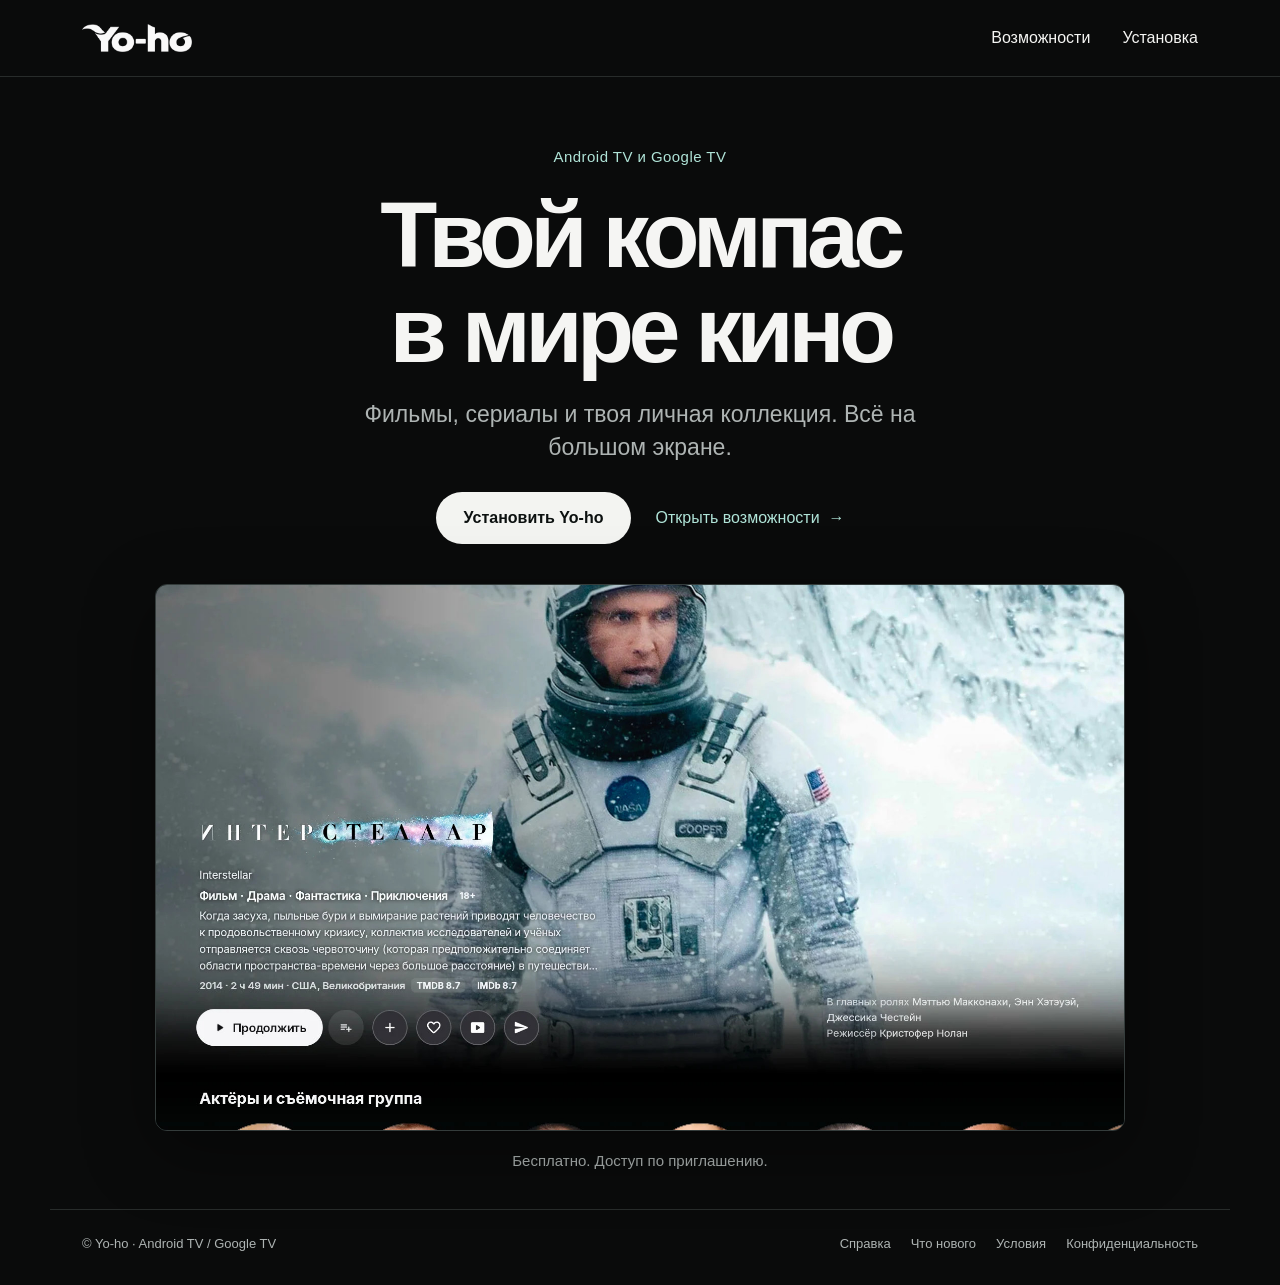
==== commit b151e2a2: "Publish approved Yo-ho Essential website with responsive gallery and original TV screenshots" ====
--- a/index.html
+++ b/index.html
@@ -1 +1,2 @@
-<!doctype html><html lang="ru"><head><meta charset="utf-8"><meta name="viewport" content="width=device-width, initial-scale=1"><meta name="referrer" content="no-referrer"><meta name="theme-color" content="#0d1118"><title>Yo-ho — твой компас в мире кино</title><meta name="description" content="Каталог фильмов и сериалов, личная коллекция и просмотр на Android TV. Доступ по приглашениям."><link rel="icon" href="favicon.png"><link rel="stylesheet" href="style.css"></head><body><script>if(/Android/.test(navigator.userAgent)&&!/Mobile/.test(navigator.userAgent)&&location.hash!=='#site')location.replace('tv/');</script><header class="top"><div class="wrap"><a href="./" aria-label="Yo-ho — главная"><img src="logo.png" alt="Yo-ho"></a><nav class="nav"><a href="./#features" class="optional">Возможности</a><a href="./#install">Установка</a><a href="guide.html">Справка</a></nav></div></header><main><section class="wrap hero"><div><div class="eyebrow">Android TV · Google TV · По приглашениям</div><h1>Твой компас в мире кино.</h1><p class="lead">Каталог, личная коллекция и просмотр на телевизоре. Находите интересное, продолжайте с сохранённого места и делитесь рекомендациями с друзьями.</p><div class="buttons"><a class="btn primary" href="#install">Установить на телевизор</a><a class="btn" href="#features">Возможности</a></div><div class="small" id="ver" aria-live="polite">Проверяем стабильную версию…</div></div><div class="visual" aria-label="Yo-ho — личная коллекция и каталог"><img class="brand" src="logo.png" alt="Yo-ho"><div><div class="eyebrow">Ваше пространство</div><div class="caption">Кино, которое хочется запомнить.</div><div class="tiles"><div class="tile">Продолжить</div><div class="tile">Избранное</div><div class="tile">Плейлисты</div></div></div></div></section><section id="features" class="section"><div class="wrap"><div class="eyebrow">Возможности</div><h2>От первого выбора до следующей серии.</h2><p class="intro">Интерфейс создан для управления с пульта. Набор функций зависит от установленной версии; новые возможности сначала проходят проверку в бета-канале. Доступность видео зависит от устройства, сети и подключённых сервисов.</p><div class="grid"><article class="feature"><div class="num">01 / КАТАЛОГ</div><h3>Найдите интересное</h3><p>Поиск, жанры, подборки, описания, оценки и сведения об актёрах.</p></article><article class="feature"><div class="num">02 / БИБЛИОТЕКА</div><h3>Смотрите в своём ритме</h3><p>История, избранное, списки, оценки и сохранённая позиция просмотра. Синхронизация в том же аккаунте.</p></article><article class="feature"><div class="num">03 / ПРОСМОТР</div><h3>Управляйте воспроизведением</h3><p>Доступные дорожки звука, субтитры, качество и переход между сериями.</p></article><article class="feature"><div class="num">04 / РЕКОМЕНДАЦИИ</div><h3>Открывайте новое</h3><p>Персональные рекомендации с учётом просмотров и оценок. Тематические полки на главной.</p></article><article class="feature"><div class="num">05 / ПРОФИЛИ</div><h3>У каждого своя коллекция</h3><p>Отдельные профили, возрастные ограничения для детских профилей и PIN.</p></article><article class="feature"><div class="num">06 / СООБЩЕСТВО</div><h3>Делитесь находками</h3><p>Друзья, советы, личные и общие подборки внутри клуба. Показ активности можно настроить.</p></article></div></div></section><section class="section" id="start"><div class="wrap"><div class="eyebrow">Доступ</div><h2>Три шага до первого просмотра.</h2><div class="steps"><div class="step"><span>01</span><h3>Установите</h3><p>Скачайте официальный APK для Android TV.</p></div><div class="step"><span>02</span><h3>Войдите</h3><p>Выберите доступный способ входа и подтвердите его с телефона. В тестовой версии 0.8.72 доступны Яндекс, Google, Telegram и VK ID.</p></div><div class="step"><span>03</span><h3>Введите приглашение</h3><p>Получите личный код у владельца. Один аккаунт — один способ входа. Повторно приглашение не требуется.</p></div></div></div></section><section class="section" id="install"><div class="wrap"><div class="eyebrow">Установка</div><h2>Yo-ho на вашем телевизоре.</h2><p class="intro">Приложение устанавливается вручную из официального стабильного выпуска. Для обновления не нужно удалять предыдущую версию.</p><div class="install"><div><h3>Через Downloader</h3><p>Установите Downloader на телевизоре и введите код:</p><div class="code">9193785</div><p class="mono">deepworks-soft.github.io/tv/</p><div class="buttons"><a class="btn primary" href="https://github.com/deepworks-soft/yo-ho/releases/latest" id="dl-apk">Скачать APK</a><a class="btn" href="guide.html">Инструкция</a></div><p class="small" id="download-status" aria-live="polite"></p></div><div class="qr"><img src="qr-tv.png" alt="QR-код страницы установки Yo-ho"><p>Откройте страницу установки на телефоне.</p></div></div></div></section><section class="section"><div class="wrap"><div class="eyebrow">Полезно знать</div><h2>Частые вопросы.</h2><div class="faq"><details><summary>Можно ли пользоваться без приглашения?</summary><p>Для участия в клубе требуется личный код владельца. В тестовой версии 0.8.72 основное меню открывается только после подтверждения доступа. Уже допущенные аккаунты входят без нового кода.</p></details><details><summary>Объединяются ли аккаунты разных сервисов?</summary><p>Нет. Каждый способ входа связан со своим аккаунтом и личными данными.</p></details><details><summary>Все ли фильмы доступны для просмотра?</summary><p>Нет. Наличие карточки не гарантирует доступность видео. Используйте материалы, на просмотр которых у вас есть право.</p></details><details><summary>Что делать, если приложение не работает?</summary><p>Проверьте сеть и обновления. В приложении откройте Настройки → Справка → Сообщить о проблеме.</p></details></div></div></section></main><footer><div class="wrap"><a href="./"><img src="logo.png" alt="Yo-ho"></a><nav><a href="guide.html">Справка</a><a href="terms.html">Соглашение</a><a href="privacy.html">Конфиденциальность</a><a href="https://github.com/deepworks-soft/yo-ho/releases/latest">Стабильный выпуск</a></nav></div></footer><script src="disk.js?v=9"></script><script>(function(){var v=document.getElementById('ver'),d=document.getElementById('dl-apk'),s=document.getElementById('download-status');d.addEventListener('click',function(e){e.preventDefault();YoHo.download('apk',function(t){s.textContent=t;});});YoHo.current().then(function(j){v.textContent='Стабильная версия '+j.version+' · Android TV';}).catch(function(){v.textContent='Android TV · стабильный выпуск на GitHub';});})();</script></body></html>+<!DOCTYPE html>
+<html lang="ru"><head><meta charset="utf-8"/><meta content="width=device-width, initial-scale=1" name="viewport"/><meta content="#0a0b0b" name="theme-color"/><meta content="no-referrer" name="referrer"/><meta content="Yo-ho — каталог, коллекция и просмотр на Android TV и Google TV. Доступ по приглашению." name="description"/><title>Yo-ho — Твой компас в мире кино</title><link href="favicon.png" rel="icon"/><link href="style.css" rel="stylesheet"/></head><body><a class="skip" href="#main">К содержанию</a><header><div class="nav"><a aria-label="Yo-ho — главная" href="index.html"><img alt="Yo-ho" class="logo" height="172" src="assets/logo.png" width="680"/></a><nav aria-label="Основная навигация" class="primary"><a href="features.html">Возможности</a><a href="install.html">Установка</a></nav></div></header><main class="home" id="main"><p class="platform">Android TV и Google TV</p><h1>Твой компас<br/>в мире кино</h1><p class="lead">Фильмы, сериалы и твоя личная коллекция. Всё на большом экране.</p><div class="actions"><a class="button" href="install.html">Установить Yo-ho</a><a class="textlink" href="features.html">Открыть возможности  →</a></div><div class="screen"><div class="shot-frame"><img alt="Настоящий экран Yo-ho на телевизоре: карточка фильма «Интерстеллар»" fetchpriority="high" src="assets/film.jpg"/></div></div><p class="access">Бесплатно. Доступ по приглашению.</p></main><footer class="footer"><small>© Yo-ho · Android TV / Google TV</small><nav aria-label="Дополнительно"><a href="guide.html">Справка</a><a href="changes.html">Что нового</a><a href="terms.html">Условия</a><a href="privacy.html">Конфиденциальность</a></nav></footer></body></html>
--- a/style.css
+++ b/style.css
@@ -1,3 +1,15 @@
-:root{color-scheme:dark;--ink:#f2f0e9;--muted:#a9b1be;--accent:#e8d4aa;--bg:#0d1118;--panel:#141b26;--line:#ffffff1c;--max:1160px}*{box-sizing:border-box}html{scroll-behavior:smooth;background:var(--bg)}body{margin:0;color:var(--ink);font:400 17px/1.65 system-ui,-apple-system,BlinkMacSystemFont,"Segoe UI",sans-serif;background:radial-gradient(ellipse at 83% 2%,#263449 0,transparent 45%),var(--bg)}a{color:inherit}a:focus-visible,button:focus-visible{outline:3px solid var(--accent);outline-offset:5px}img{max-width:100%;height:auto}p{margin:0 0 16px;color:var(--muted)}h1,h2,h3{margin:0;line-height:1.13;letter-spacing:-.035em}h1{font-size:clamp(44px,7vw,88px);font-weight:650;max-width:11ch}h2{font-size:clamp(30px,4.5vw,48px);font-weight:620}h3{font-size:23px;font-weight:620}.wrap{width:min(var(--max),calc(100% - 64px));margin:auto}.top{border-bottom:1px solid var(--line);background:#0d1118dd;position:sticky;top:0;z-index:5;backdrop-filter:blur(16px)}.top .wrap{height:74px;display:flex;align-items:center;justify-content:space-between;gap:20px}.top img{width:104px;display:block}.nav{display:flex;align-items:center;gap:26px}.nav a{text-decoration:none;color:var(--muted);font-size:15px}.nav a:hover{color:var(--ink)}.eyebrow{font-size:12px;text-transform:uppercase;letter-spacing:.19em;font-weight:650;color:var(--accent);margin-bottom:18px}.hero{padding:100px 0 88px;display:grid;grid-template-columns:1.05fr .95fr;gap:56px;align-items:center}.lead{font-size:21px;max-width:42ch;margin:24px 0 28px}.buttons{display:flex;align-items:center;gap:14px;flex-wrap:wrap}.btn{display:inline-flex;align-items:center;justify-content:center;text-decoration:none;border-radius:8px;border:1px solid #ffffff35;padding:13px 22px;font-weight:650;font-size:16px;min-height:50px;cursor:pointer;background:transparent;color:var(--ink)}.btn.primary{background:var(--accent);color:#1c1b18;border-color:var(--accent)}.btn:hover{filter:brightness(1.13)}.small{font-size:14px;color:var(--muted);margin-top:15px}.visual{position:relative;min-height:392px;display:flex;flex-direction:column;justify-content:space-between;overflow:hidden;border:1px solid var(--line);border-radius:22px;padding:32px;background:linear-gradient(145deg,#27384c,#121925 72%);box-shadow:0 28px 90px #0004}.visual:before{content:"";width:260px;height:260px;position:absolute;right:-55px;top:-95px;border:1px solid #e8d4aa50;border-radius:50%;box-shadow:0 0 0 35px #e8d4aa09,0 0 0 70px #e8d4aa06;pointer-events:none}.visual .brand{width:140px;position:relative}.visual .caption{position:relative;font-size:clamp(26px,3.4vw,40px);line-height:1.2;font-weight:550;max-width:13ch;letter-spacing:-.035em}.visual .tiles{display:grid;grid-template-columns:repeat(3,1fr);gap:9px;position:relative;margin-top:28px}.tile{padding:12px 9px;border:1px solid #ffffff1c;border-radius:8px;background:#ffffff08;font-size:13px;color:var(--muted);text-align:center}.section{border-top:1px solid var(--line);padding:76px 0}.intro{max-width:650px;margin:18px 0 30px}.grid{display:grid;grid-template-columns:repeat(3,1fr);gap:14px}.feature{padding:26px;border:1px solid var(--line);border-radius:12px;background:linear-gradient(160deg,#ffffff06,transparent)}.feature .num{font-size:12px;color:var(--accent);letter-spacing:.12em;margin-bottom:24px}.feature p{margin:12px 0 0;font-size:16px}.steps{display:grid;grid-template-columns:repeat(3,1fr);gap:20px;margin-top:34px}.step{padding:22px 0;border-top:1px solid #ffffff30}.step span{color:var(--accent);font-size:14px;font-weight:600}.step h3{margin:13px 0 10px}.step p{font-size:16px}.install{display:grid;grid-template-columns:1fr 1fr;gap:40px;align-items:center;background:var(--panel);border:1px solid var(--line);border-radius:16px;padding:38px}.code{font-size:36px;letter-spacing:.12em;font-weight:600;color:var(--ink);margin:12px 0}.mono{overflow-wrap:anywhere;font-family:monospace;font-size:16px}.qr{display:flex;gap:22px;align-items:center;justify-content:center}.qr img{width:156px;border:10px solid white;border-radius:12px}.qr p{max-width:15ch}.faq{max-width:850px;margin-top:26px}details{border-top:1px solid var(--line);padding:20px 0}summary{font-weight:600;cursor:pointer}details p{margin:12px 0 0}footer{padding:35px 0 45px;border-top:1px solid var(--line)}footer .wrap{display:flex;justify-content:space-between;gap:24px;flex-wrap:wrap}footer img{width:84px;align-self:flex-start}footer nav{display:flex;flex-wrap:wrap;gap:20px;font-size:14px;color:var(--muted)}.doc{max-width:820px;margin:0 auto;padding:65px 0 100px}.doc h1{font-size:clamp(34px,5vw,58px);max-width:none;margin-bottom:35px}.doc h2{font-size:27px;margin:38px 0 16px}.doc p,.doc li{color:#c7cbd2}.doc li{margin:8px 0}.doc strong{color:var(--ink)}.toc{display:flex;flex-wrap:wrap;gap:10px 20px;margin:0 0 30px;padding:0;list-style:none}.toc a{font-size:15px;color:var(--accent)}@media(max-width:780px){.wrap{width:calc(100% - 36px)}.top .wrap{height:64px}.nav{gap:15px}.nav a{font-size:13px}.nav a.optional{display:none}.hero{grid-template-columns:1fr;padding:55px 0;gap:28px}.visual{min-height:300px;padding:24px}.grid,.steps,.install{grid-template-columns:1fr}.section{padding:50px 0}.install{padding:24px;gap:24px}.qr{justify-content:flex-start}.lead{font-size:19px}.doc{padding:35px 0 65px}.tile{font-size:12px}}@media(prefers-reduced-motion:reduce){html{scroll-behavior:auto}}
-/* Long headings, legal terms and URLs must wrap even on narrow phones. */
-.doc{min-width:0;overflow-wrap:anywhere;word-break:normal}.doc h1,.doc h2,.doc li,.doc p,.toc a{min-width:0;max-width:100%;overflow-wrap:anywhere}.toc li{min-width:0;max-width:100%}.top .wrap>*{min-width:0}.nav{flex-shrink:0}.doc code{white-space:normal;overflow-wrap:anywhere}
+
+:root{color-scheme:dark;--bg:#0a0b0b;--text:#f5f5f3;--muted:#aeb4b3;--line:#282c2b;--accent:#b0e4d8}*{box-sizing:border-box}html{scroll-behavior:smooth}body{margin:0;background:var(--bg);color:var(--text);font:17px/1.6 -apple-system,BlinkMacSystemFont,"Segoe UI",Arial,sans-serif;-webkit-font-smoothing:antialiased}a{color:inherit;text-decoration:none}a:focus-visible,summary:focus-visible,button:focus-visible{outline:2px solid var(--accent);outline-offset:6px}a:hover{color:var(--accent)}img{max-width:100%;display:block}header{border-bottom:1px solid var(--line)}.nav{max-width:1180px;margin:auto;display:flex;align-items:center;justify-content:space-between;padding:0 32px;min-height:76px;gap:20px}.logo{width:110px;height:auto}nav.primary{display:flex;gap:32px;align-items:center;font-size:16px}.nav a{white-space:nowrap}.home{max-width:1200px;margin:auto;padding:68px 36px 36px;text-align:center}.platform{font-size:15px;letter-spacing:.03em;color:var(--accent);margin:0 0 18px}.home h1{font-size:clamp(48px,7.3vw,105px);line-height:1.02;letter-spacing:-.06em;font-weight:650;margin:0 auto 20px;max-width:950px}.home .lead{font-size:clamp(18px,2.2vw,23px);max-width:620px;color:var(--muted);line-height:1.45;margin:0 auto 28px}.actions{display:flex;justify-content:center;align-items:center;gap:24px;flex-wrap:wrap}.button{display:inline-flex;justify-content:center;align-items:center;min-height:52px;padding:12px 28px;border-radius:100px;background:#f3f4f1;color:#0c1110!important;font-size:16px;font-weight:650;text-align:center;border:0;cursor:pointer;transition:background .2s,transform .2s}.button:hover{background:#c8e9e0;transform:translateY(-1px)}.textlink{font-size:16px;color:var(--accent);padding:12px 0}.screen{margin:40px auto 0;max-width:970px;overflow:hidden;border-radius:12px;border:1px solid #343c3b;box-shadow:0 20px 70px #0006;background:#0c1516}.screen img{width:100%;height:auto;aspect-ratio:16/9;object-fit:contain}.home .access{font-size:15px;color:var(--muted);margin:18px 0 0}.footer{max-width:1180px;margin:0 auto;padding:24px 32px 30px;color:var(--muted);font-size:13px;border-top:1px solid var(--line);display:flex;justify-content:space-between;gap:15px;flex-wrap:wrap}.footer nav{display:flex;flex-wrap:wrap;gap:9px 20px}.footer a:hover{color:var(--text)}.footer small{font-size:13px}.page{max-width:820px;margin:0 auto;padding:60px 32px 64px}.page h1{font-size:clamp(39px,6.7vw,72px);line-height:1.08;letter-spacing:-.05em;font-weight:650;margin:0 0 22px}.page>p:first-of-type{font-size:20px;color:var(--muted)}.page h2{font-size:28px;letter-spacing:-.03em;line-height:1.2;margin:42px 0 16px}.page h3{font-size:21px;margin:0 0 8px}.page p,.page li{line-height:1.65}.page p{margin:0 0 18px}.page li{margin:6px 0}.page a:not(.button){color:var(--accent);overflow-wrap:anywhere}.page .toc{display:flex;flex-wrap:wrap;gap:8px 20px;padding:16px 0;border-top:1px solid var(--line);border-bottom:1px solid var(--line);margin:26px 0}.page .buttons{display:flex;flex-wrap:wrap;align-items:center;gap:12px;margin:20px 0}.page .buttons a:not(.button){padding:10px 0}.page .code{padding:22px 0;border-top:1px solid var(--line);border-bottom:1px solid var(--line);margin:22px 0;display:flex;align-items:center;flex-wrap:wrap;gap:15px}.page .code strong{font-size:40px;letter-spacing:.025em;user-select:all}.page .code button{display:none}.page .step{margin:24px 0;display:flex;align-items:flex-start;gap:18px}.page .step .stepno,.page .step .num,.page .step .n{color:var(--accent);font-size:21px;flex-shrink:0}.page .note{border-left:2px solid var(--accent);padding:10px 0 10px 18px;color:var(--muted);margin:22px 0}.page details{border-bottom:1px solid var(--line);padding:18px 0}.page summary{cursor:pointer;font-size:21px;line-height:1.4;font-weight:600;list-style:none;display:flex;align-items:center;justify-content:space-between;gap:15px;min-height:44px}.page summary::-webkit-details-marker{display:none}.page summary:after{content:'+';color:var(--muted);font-weight:400;font-size:26px;flex-shrink:0}.page details[open]>summary:after{content:'−'}.page details>p{margin:12px 0 20px;color:var(--muted)}.chapter{display:none}.page details .shots{display:flex;overflow-x:auto;scroll-snap-type:x mandatory;gap:12px;padding:2px 0 14px;scrollbar-width:thin;scrollbar-color:#4c5553 transparent}.shots figure{margin:0;flex:0 0 88%;scroll-snap-align:start}.shots img{width:100%;aspect-ratio:16/9;object-fit:contain;background:#0c1516;border:1px solid #343c3b;border-radius:8px}.shots figcaption{margin-top:7px;color:var(--muted);font-size:14px}.page .legal-link{font-size:15px}.features-page>details:first-of-type{border-top:1px solid var(--line)}.feature-end{margin-top:32px}.page .small{font-size:14px;color:var(--muted)}.page .back{display:inline-block;margin:0 0 25px;color:var(--muted)}.page .version-link{font-size:15px}.page .grid{display:block}.page [id]{scroll-margin-top:20px}.skip{position:absolute;left:-999px}.skip:focus{left:12px;top:12px;background:#111;padding:10px;z-index:100}.home h1,.home .lead,.home .actions,.home .screen{animation:enter .65s ease both}.home .screen{animation-delay:.08s}@keyframes enter{from{opacity:0;transform:translateY(9px)}to{opacity:1;transform:translateY(0)}}
+@media(max-width:600px){body{font-size:17px}.nav{padding:0 20px;min-height:64px;gap:12px}.logo{width:86px}nav.primary{gap:16px;font-size:14px}.home{padding:40px 20px 28px}.platform{font-size:14px;margin-bottom:16px}.home h1{font-size:clamp(40px,11.6vw,64px);line-height:1.04;margin-bottom:19px;letter-spacing:-.055em}.home .lead{font-size:18px;line-height:1.45;margin-bottom:23px}.actions{flex-direction:column;gap:8px}.actions .button{min-height:54px;width:100%;max-width:340px}.textlink{min-height:44px;padding:8px 0}.screen{margin-top:24px;border-radius:8px}.home .access{margin-top:15px;font-size:14px}.footer{padding:20px;display:block;font-size:13px}.footer nav{margin-top:10px;gap:7px 17px}.footer nav a{padding:4px 0}.page{padding:36px 20px 44px}.page h1{font-size:42px}.page h2{font-size:26px}.page>p:first-of-type{font-size:19px}.page summary{font-size:21px}.page .code strong{font-size:36px}.page .buttons .button{width:100%}.shots figure{flex-basis:94%}.page .toc{gap:8px 16px}}
+@media(max-width:345px){.nav{padding:0 14px}.logo{width:74px}nav.primary{gap:10px;font-size:13px}.home,.page{padding-left:16px;padding-right:16px}.home h1{font-size:39px}}
+@media(prefers-reduced-motion:reduce){*,*::before,*::after{animation:none!important;transition:none!important;scroll-behavior:auto!important}}
+
+/* Explicit 16:9 sizing independent of intrinsic dimensions and flex layout. */
+.page details .shots{display:block;white-space:nowrap;overflow-x:auto;overflow-y:hidden;scroll-snap-type:x mandatory;gap:0;padding:0 0 10px;-webkit-overflow-scrolling:touch;align-items:start}
+.shots figure{display:inline-block;vertical-align:top;white-space:normal;width:100%;min-width:0;max-width:100%;margin:0 12px 0 0;scroll-snap-align:start;scroll-snap-stop:always}
+.shots figure:last-child{margin-right:0}
+.shot-frame,.screen .shot-frame{position:relative;display:block;width:100%;height:0;padding:0 0 56.25%;overflow:hidden;background:#0c1516;border:0;border-radius:8px;box-sizing:content-box}
+.shots .shot-frame img,.screen .shot-frame img{position:absolute;inset:0;display:block;width:100%;height:100%;max-width:100%;max-height:100%;margin:0;padding:0;aspect-ratio:auto;object-fit:contain;border:0;border-radius:0;background:transparent}
+.shots figcaption{white-space:normal;line-height:1.45;margin:8px 0 0;font-size:15px}
+.shot-hint{font-size:14px;color:var(--muted);margin:0 0 10px!important}
+@media(max-width:600px){.shots figure{width:100%}.shot-frame,.screen .shot-frame{border-radius:6px}}
